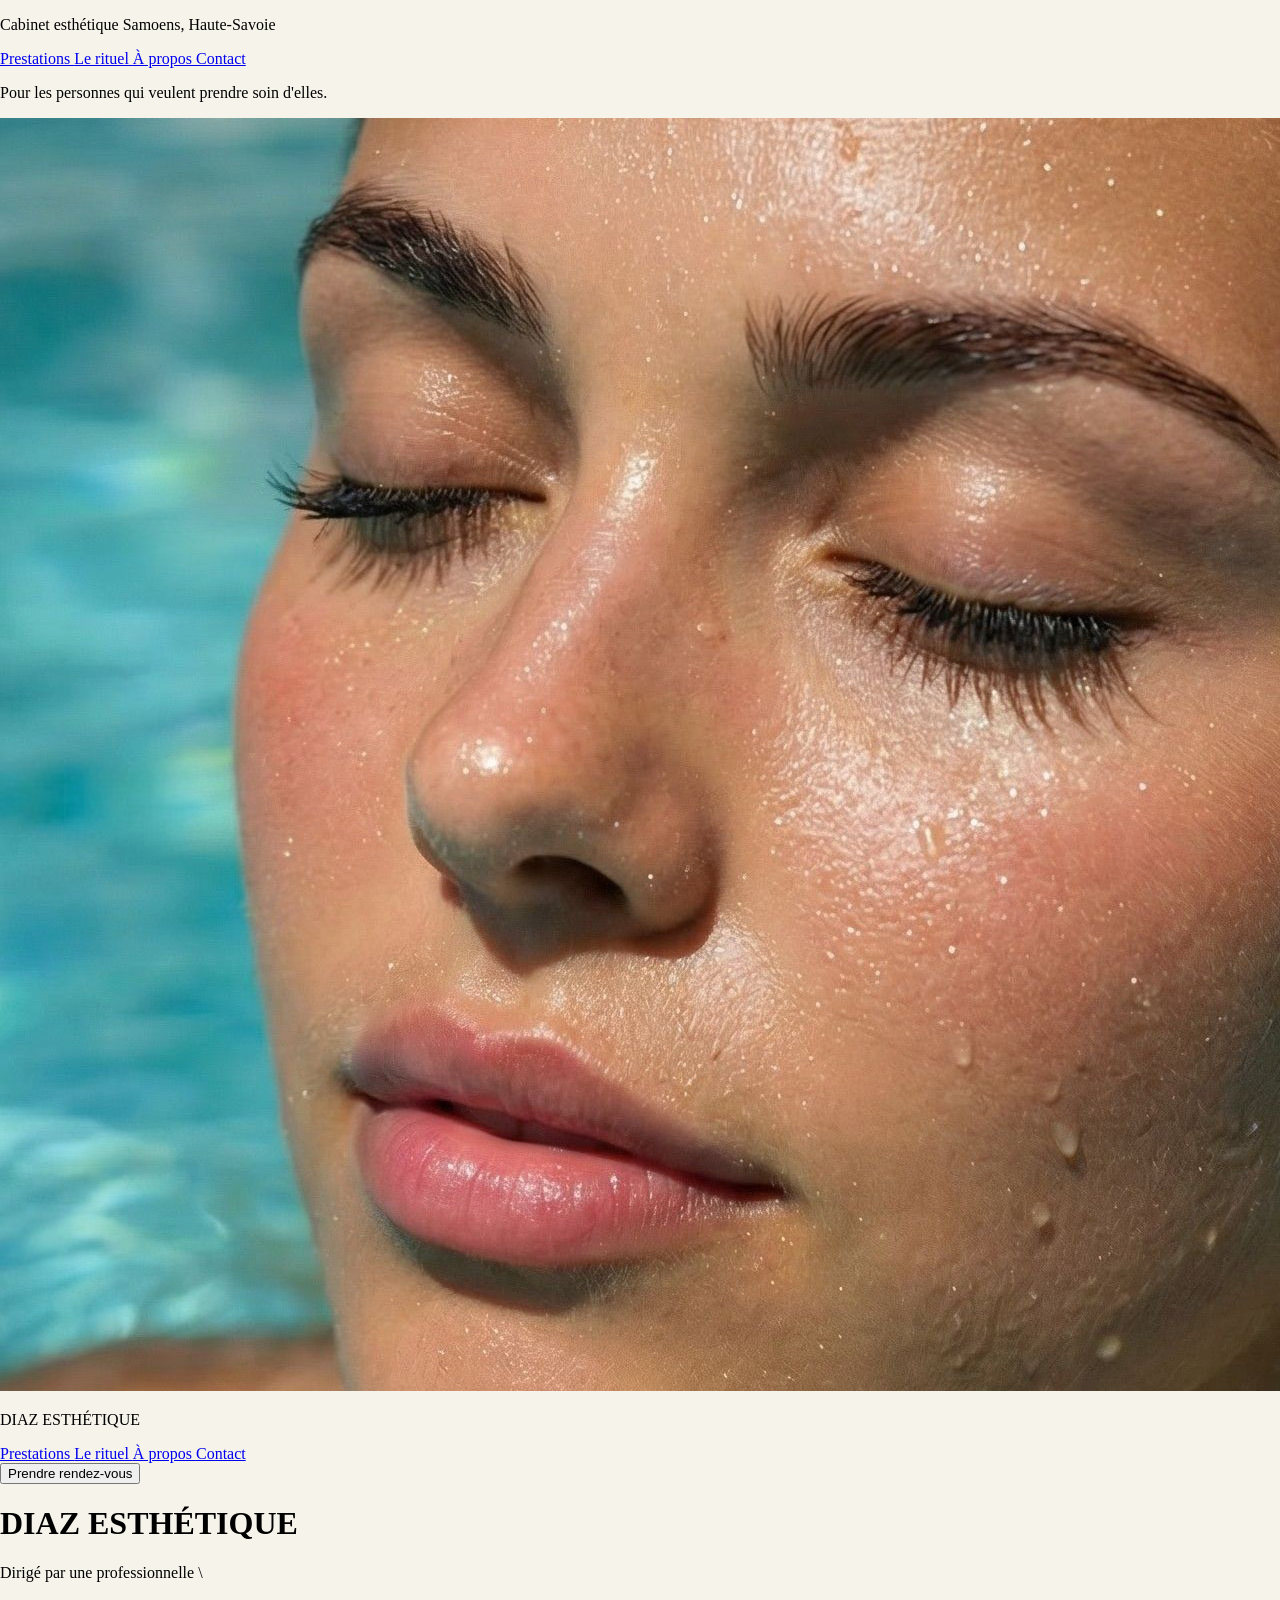
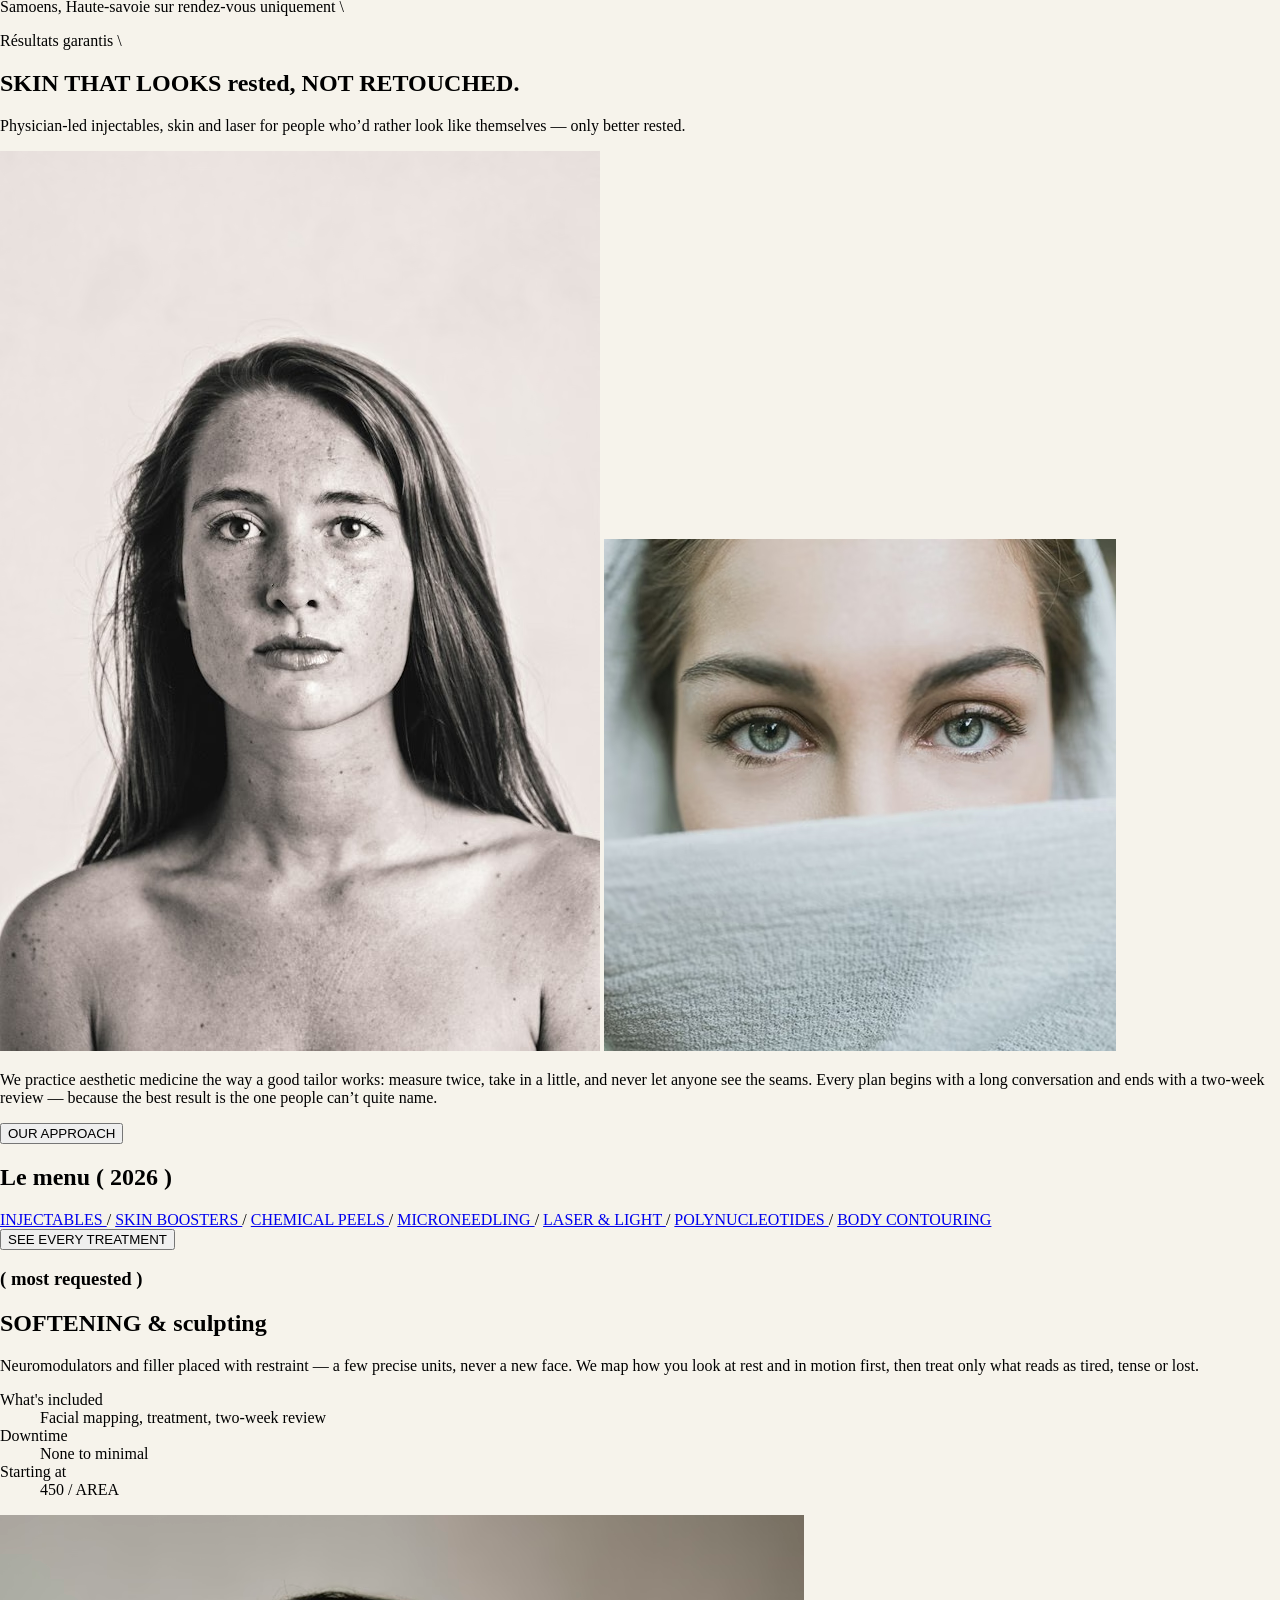
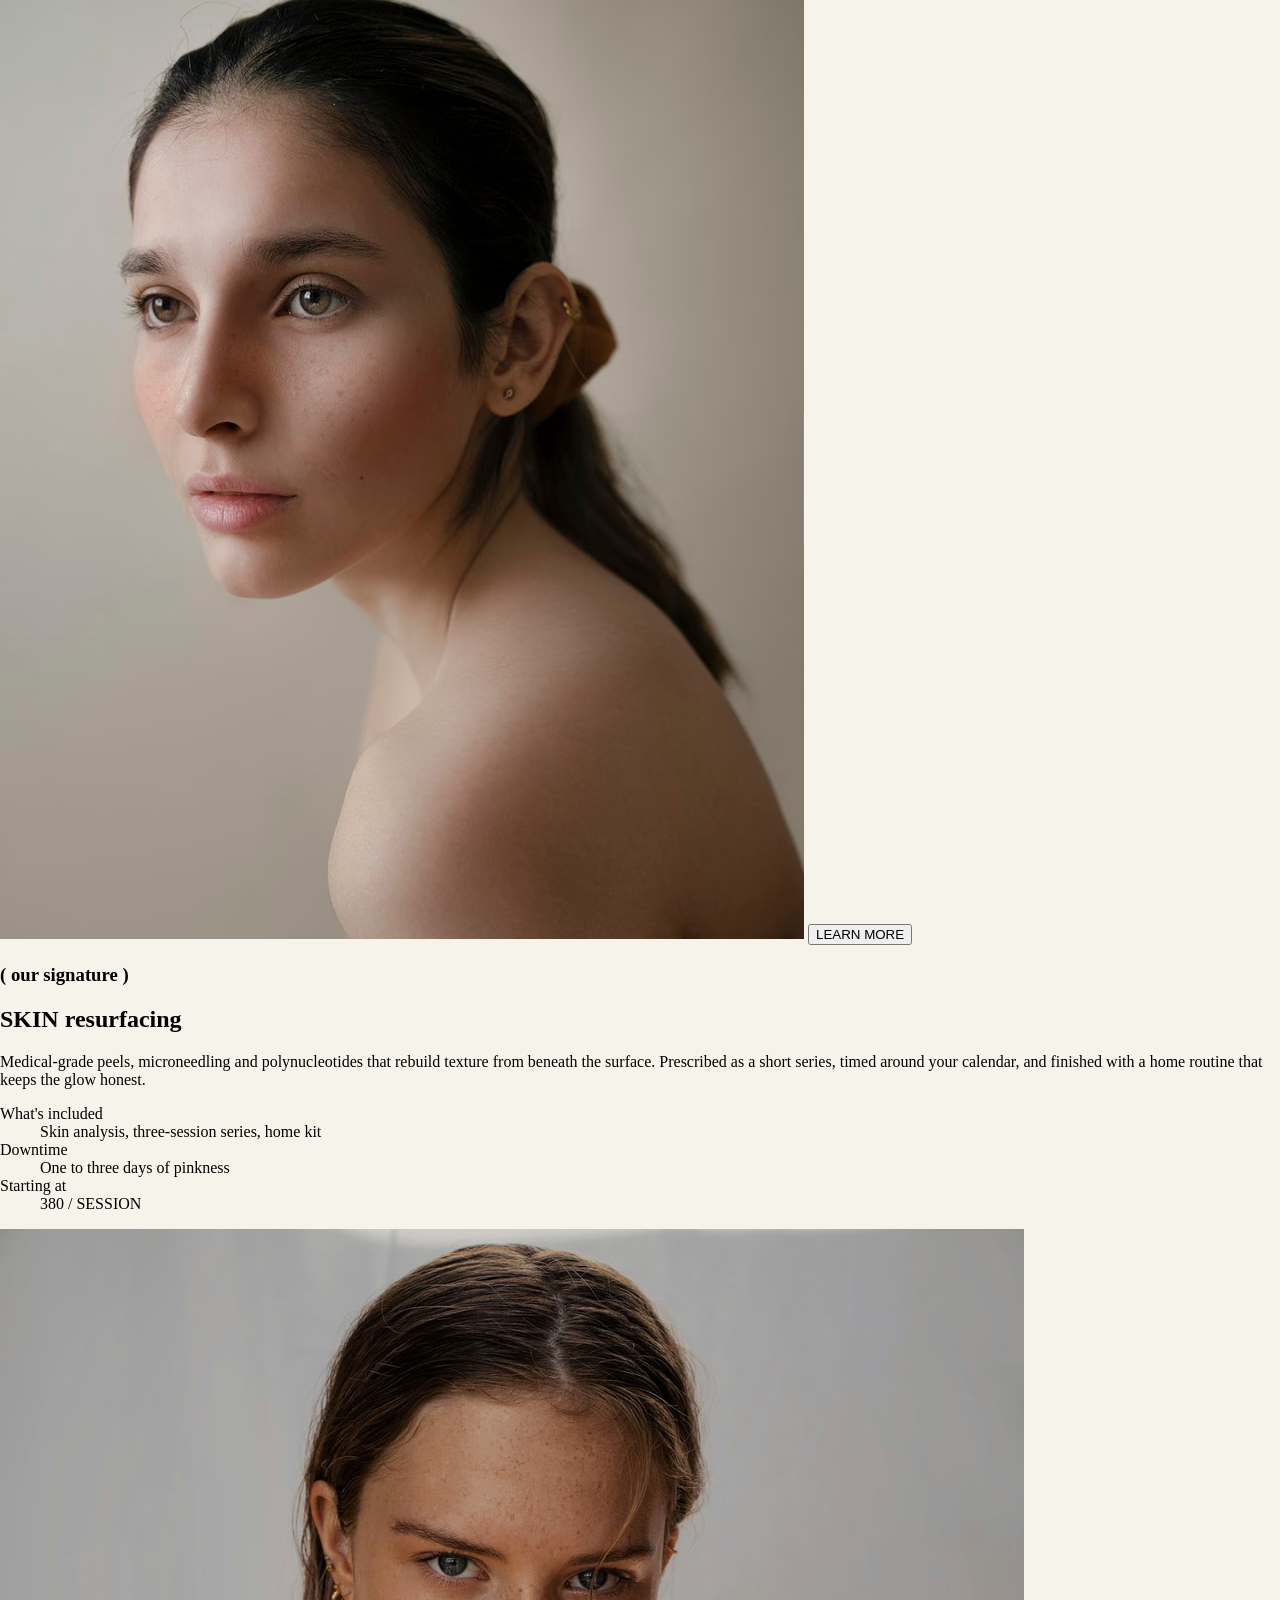
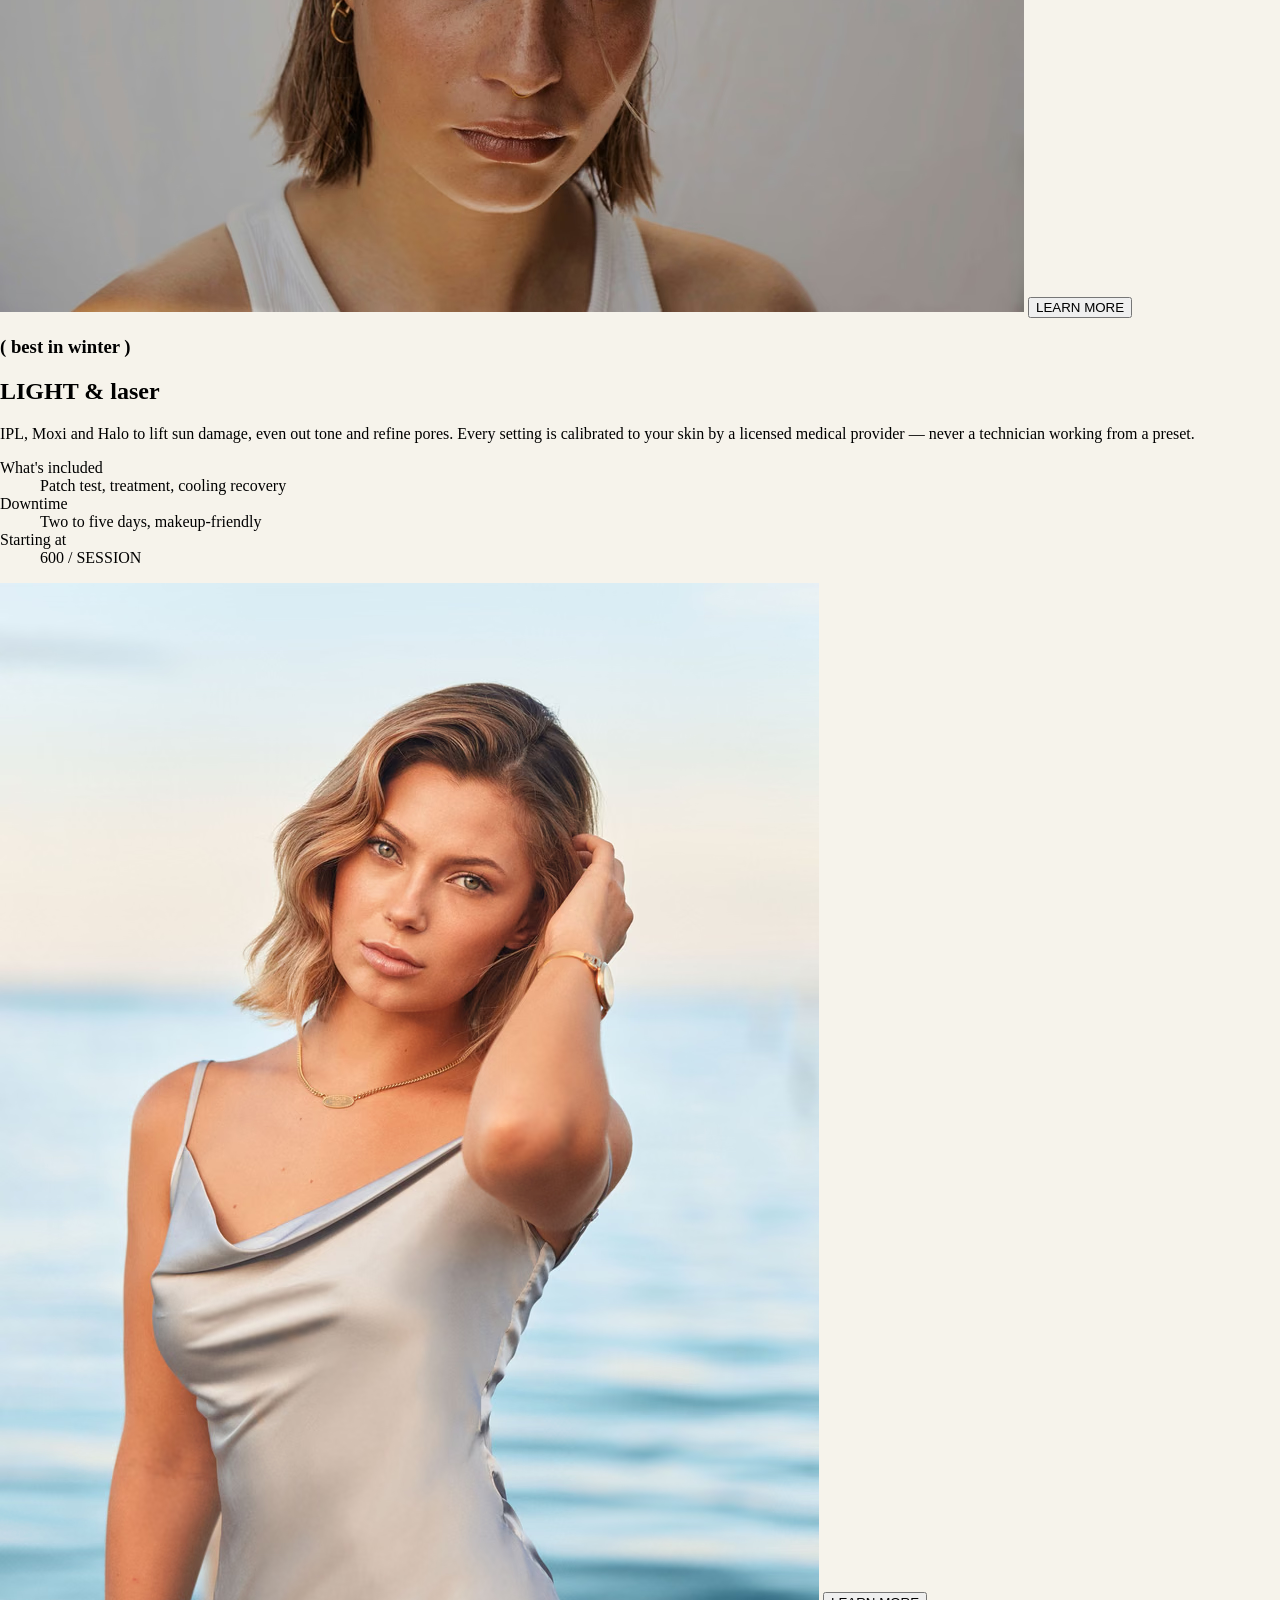
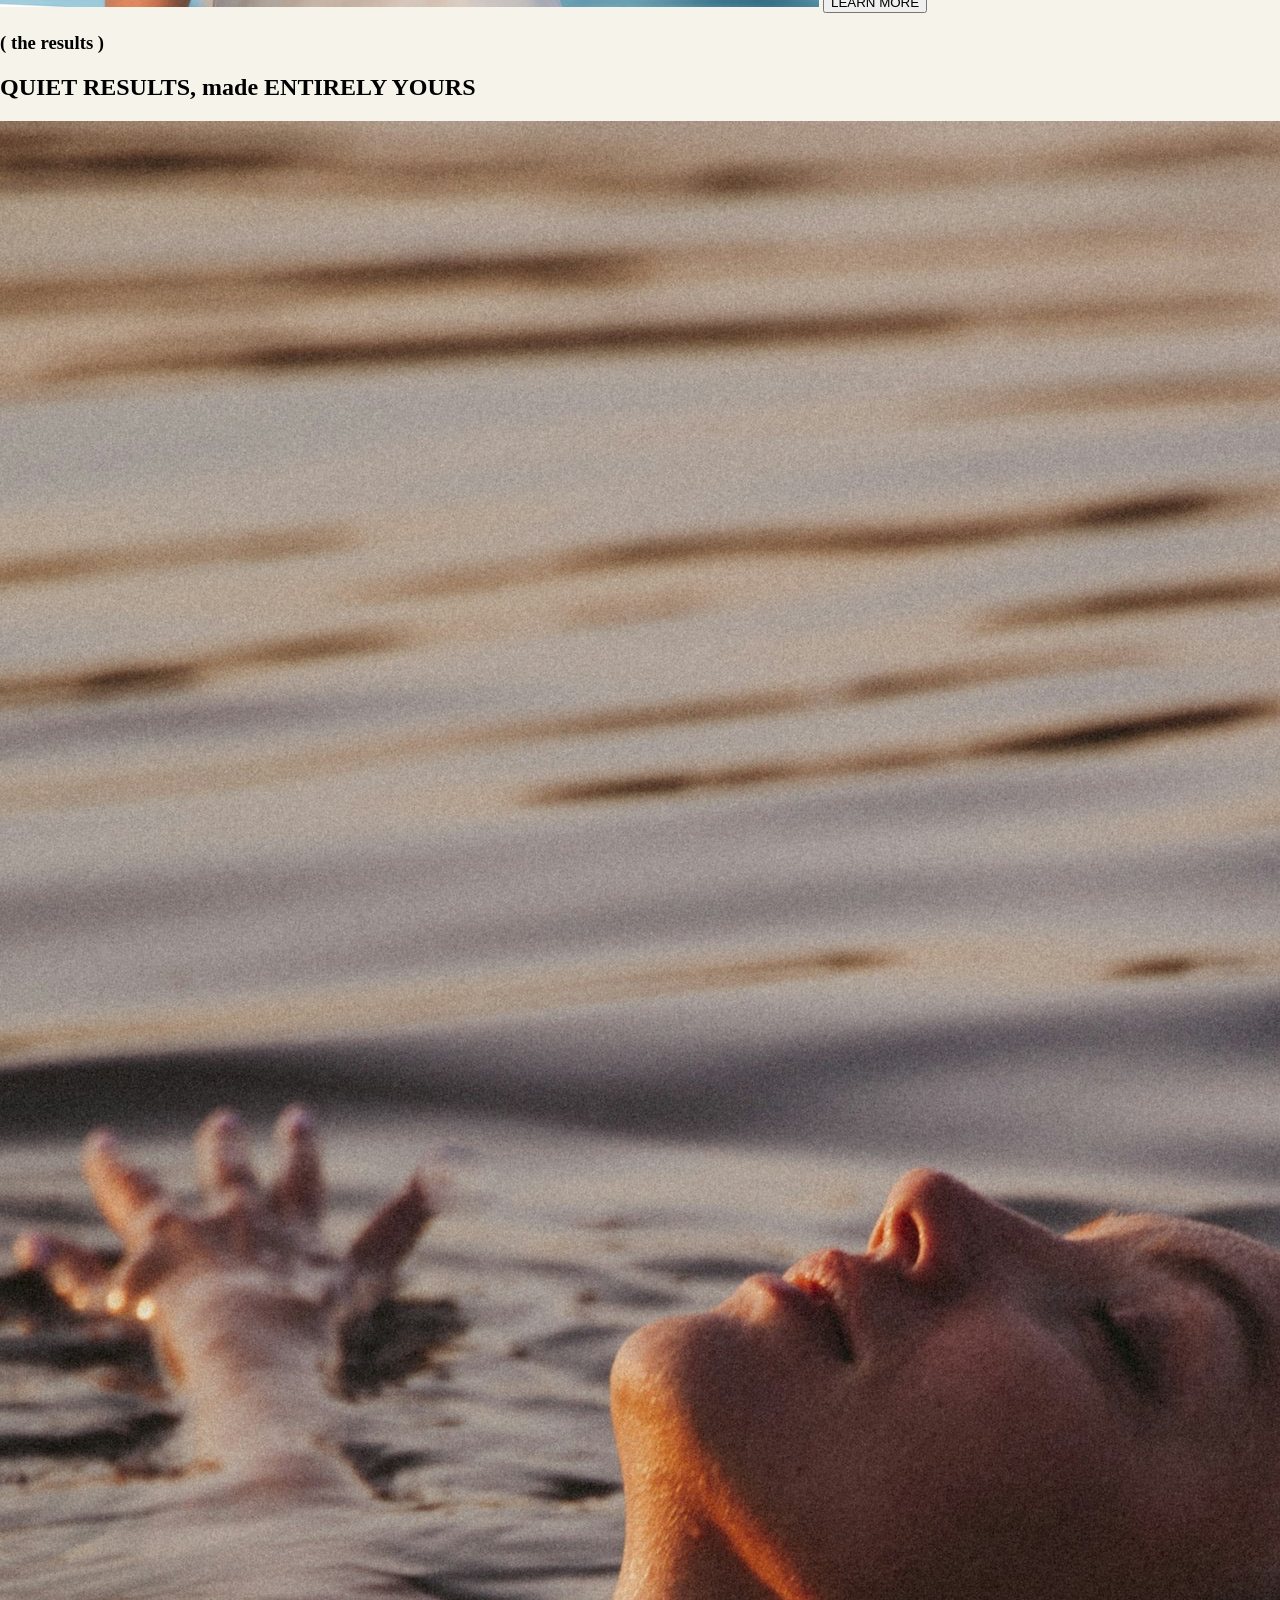
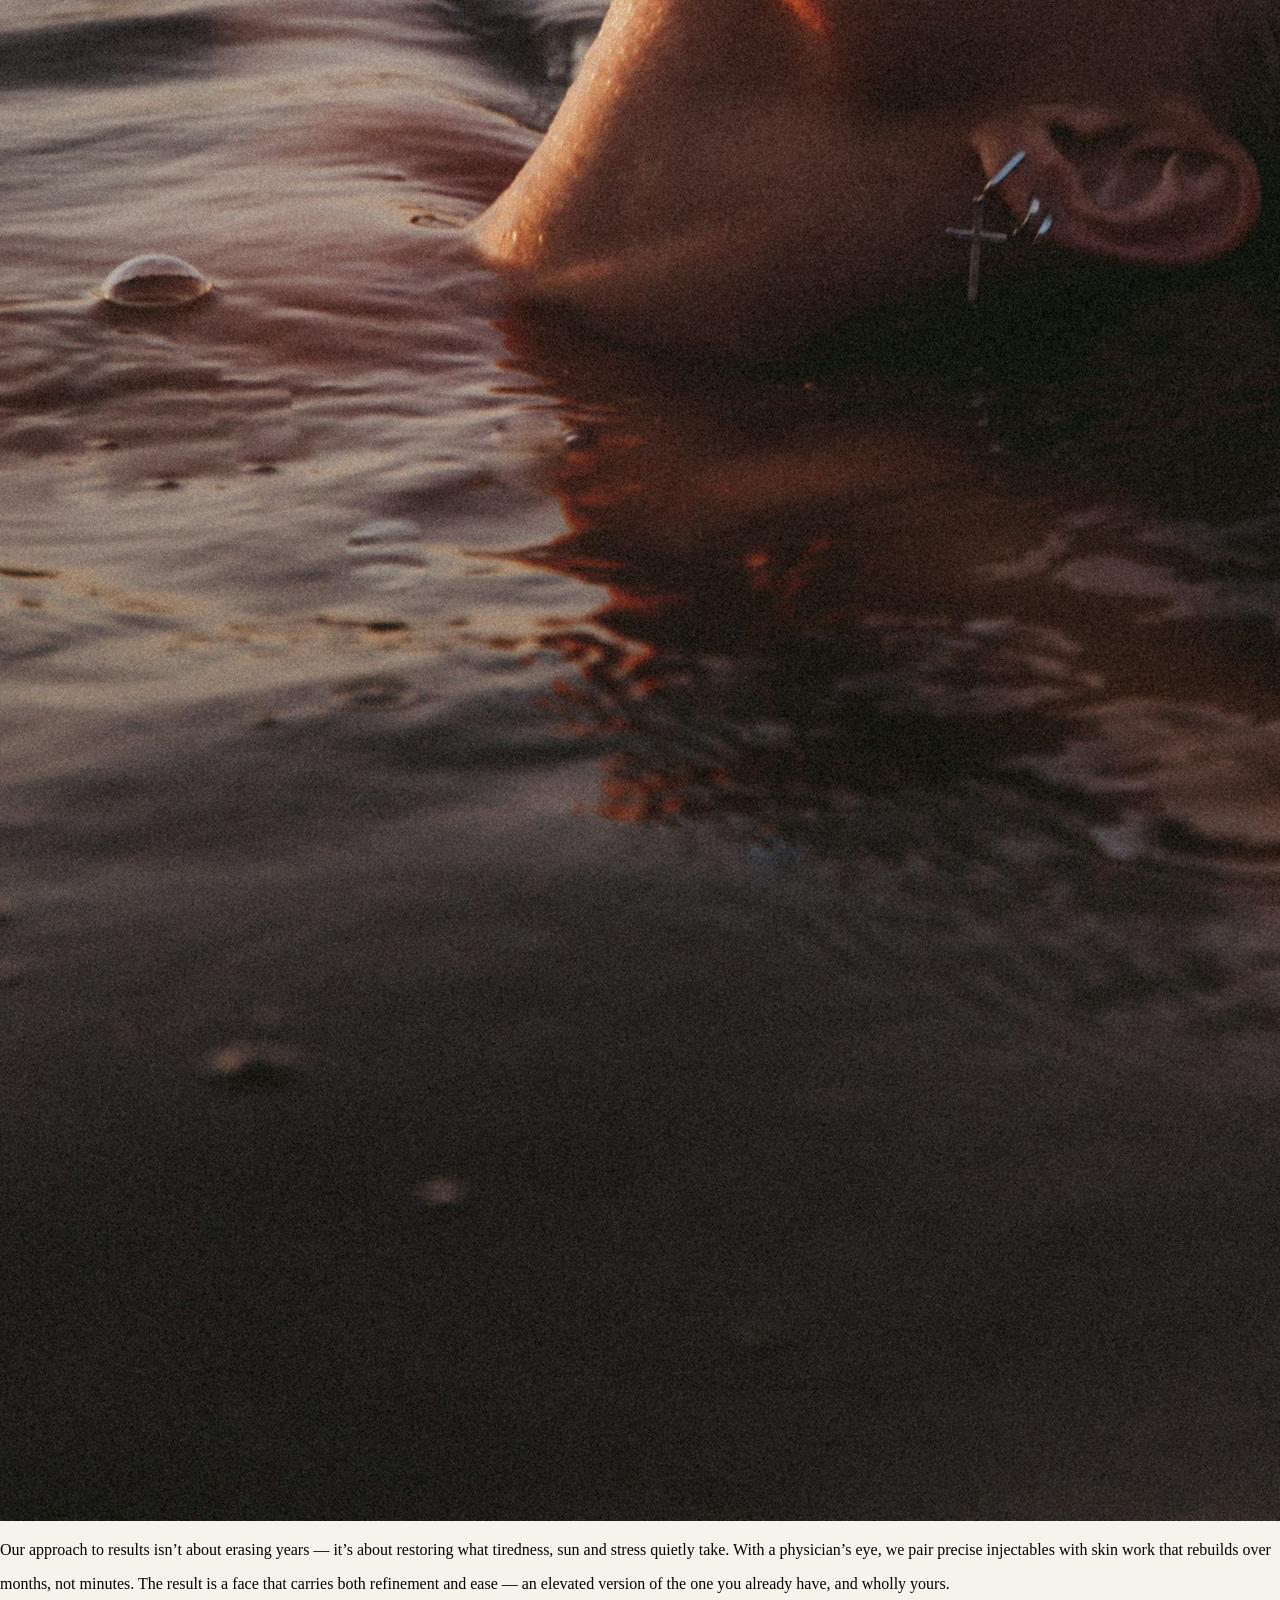
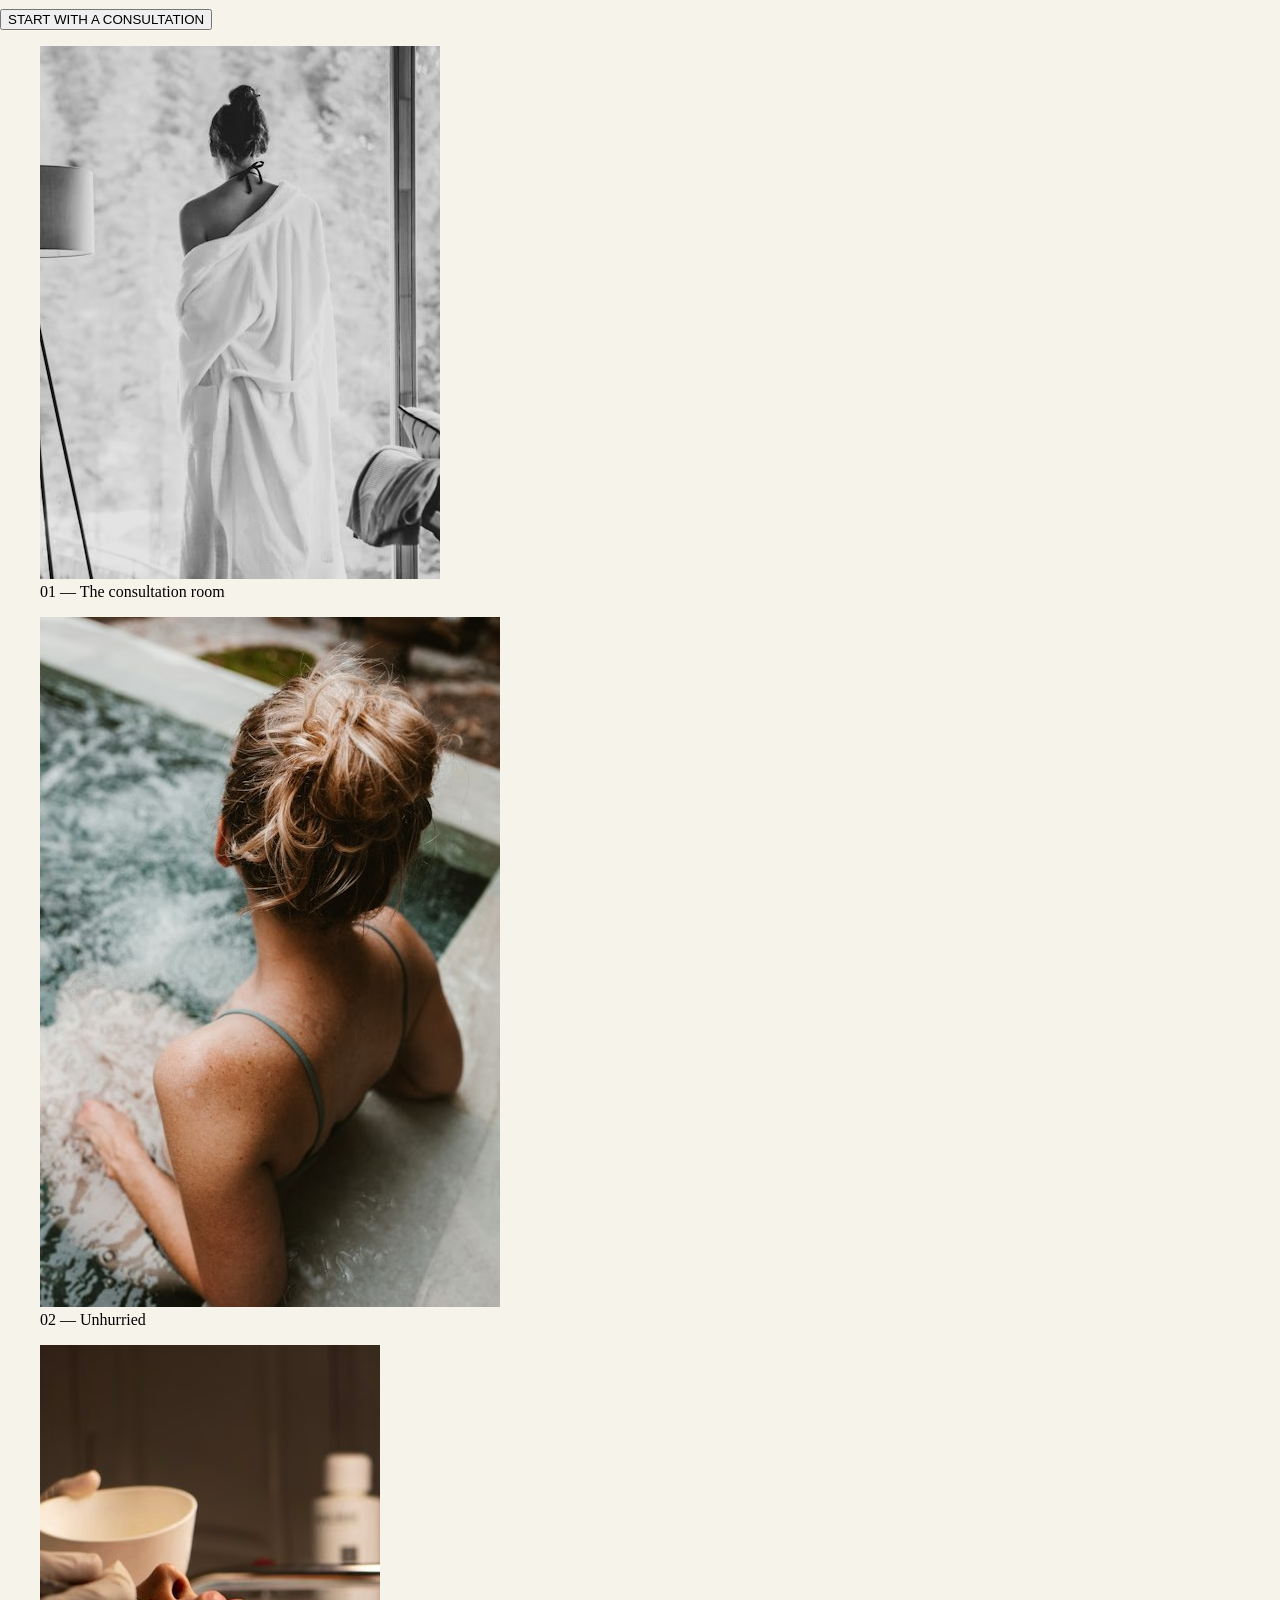
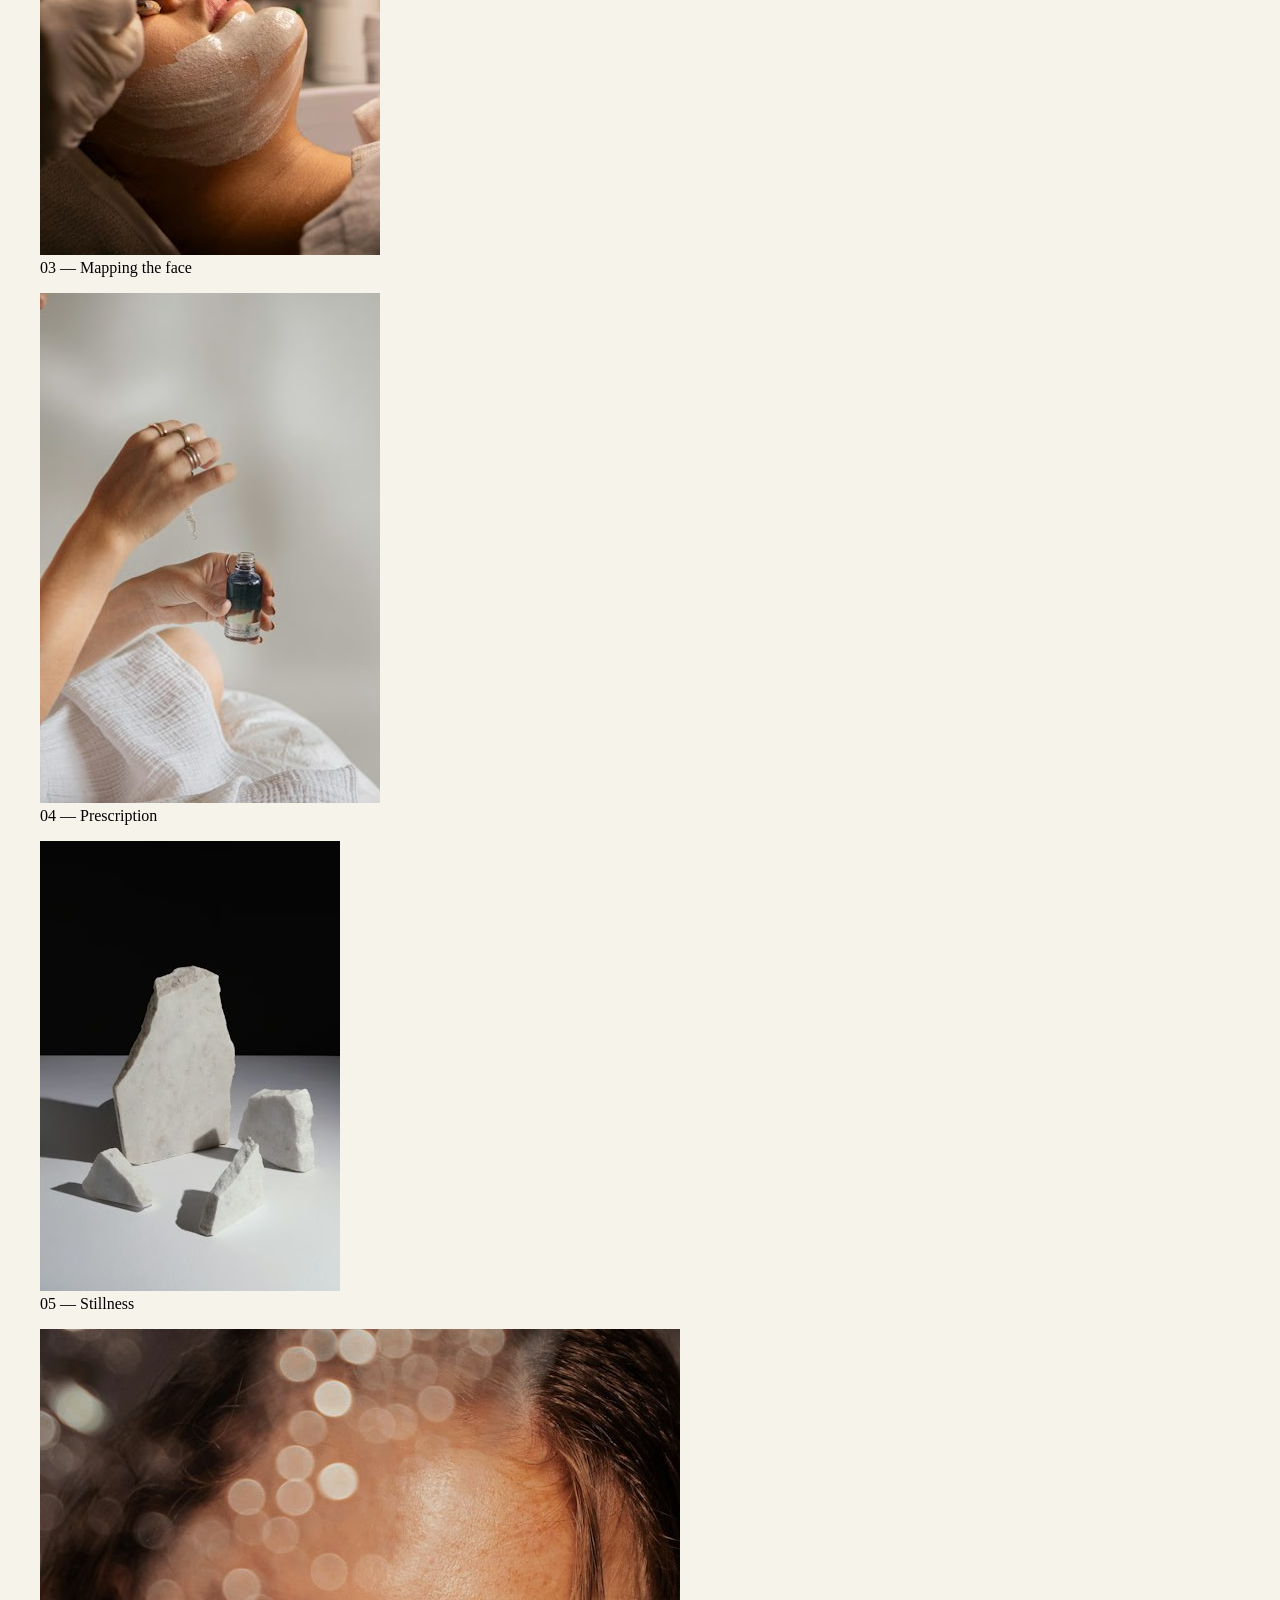
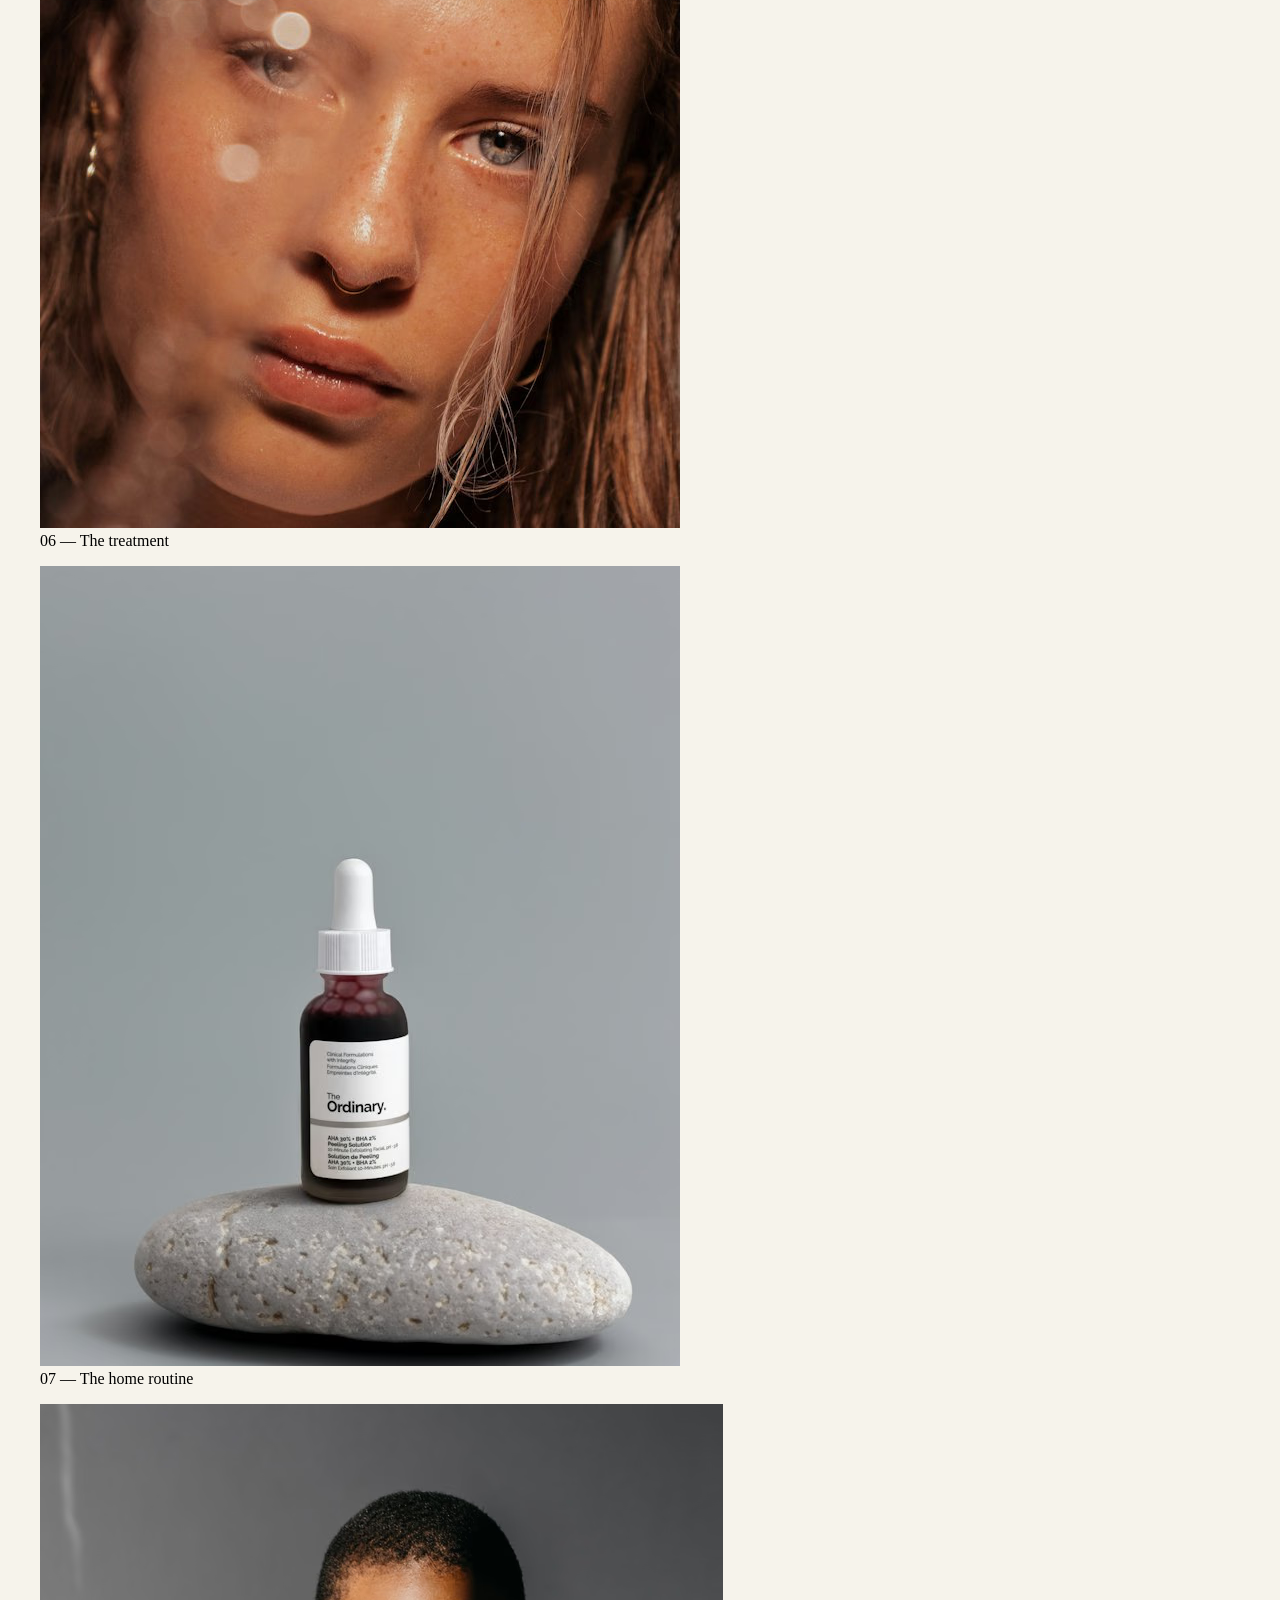
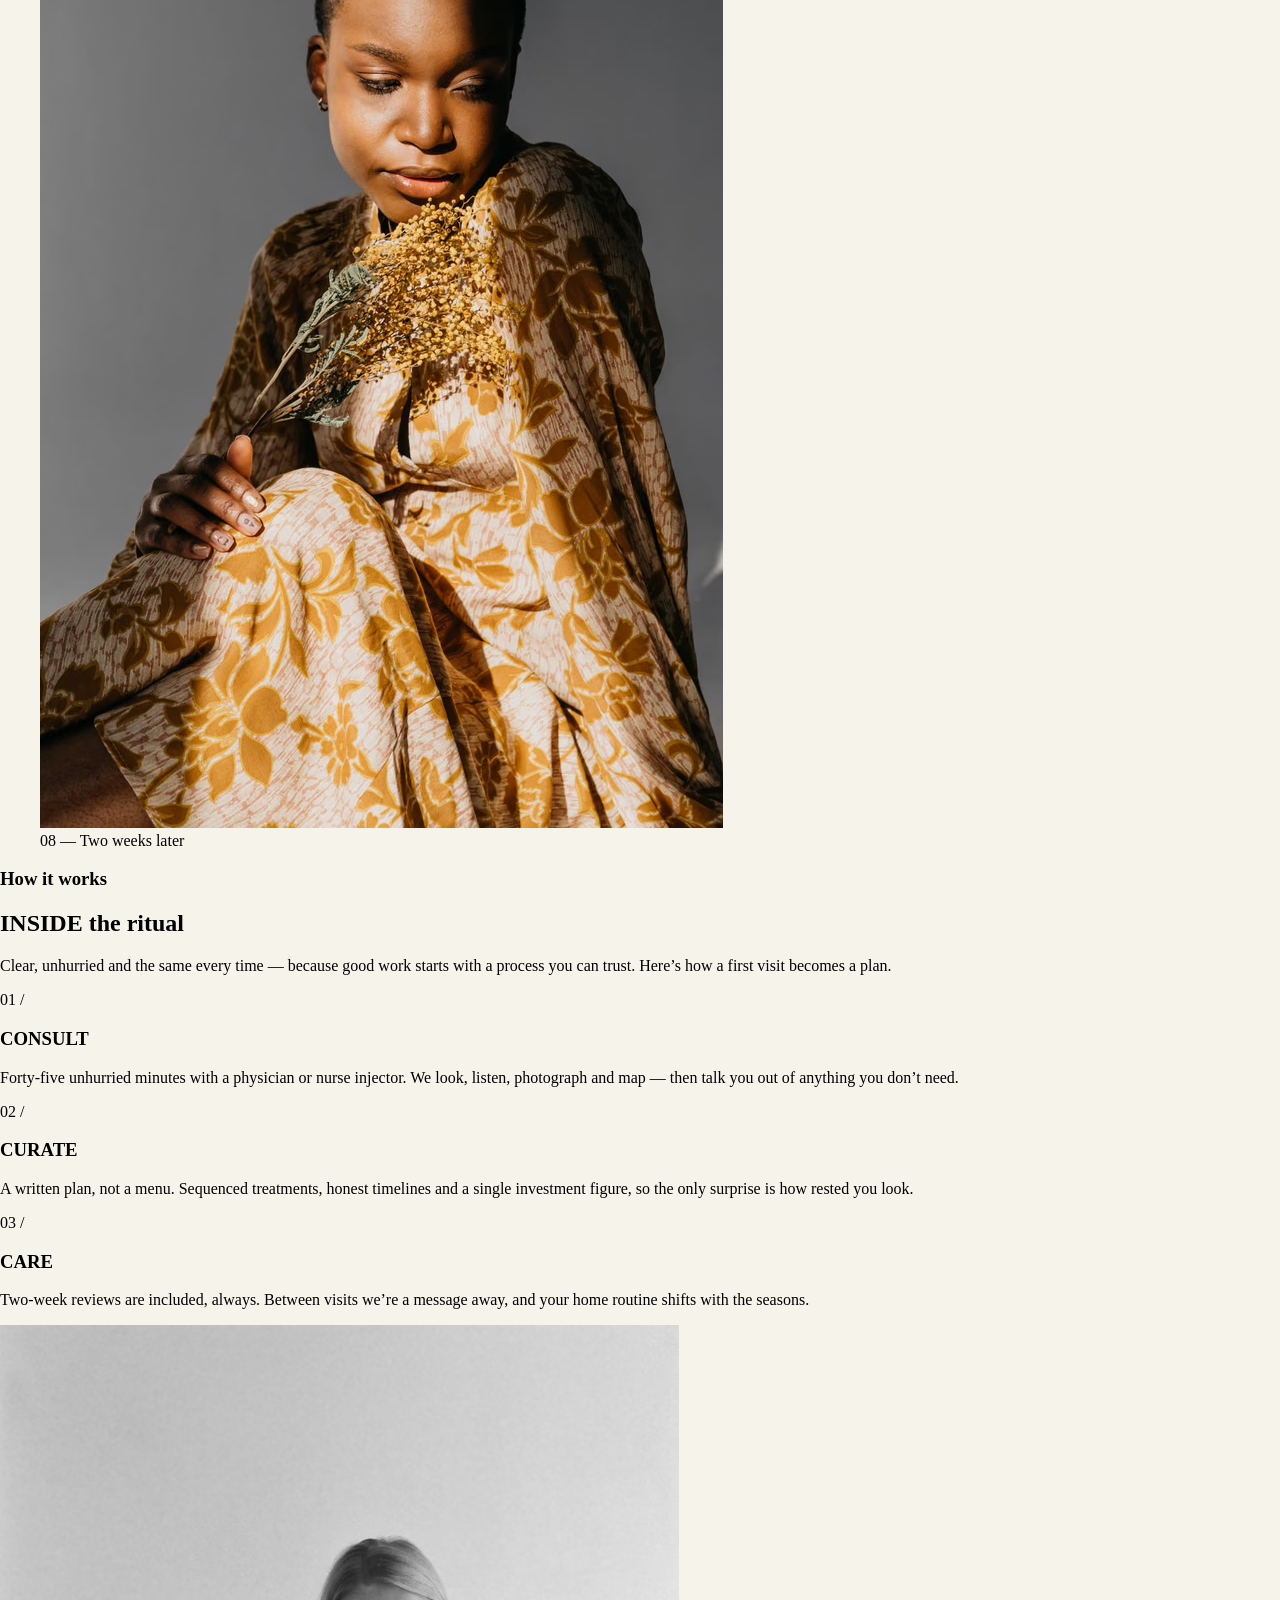
==== src/index.html @ 5385b5f3 "Création des dossiers/fichiers et début d'écriture du code." ====
<!DOCTYPE html>
<html lang="fr">
<head>
    <meta charset="UTF-8">
    <meta name="viewport" content="width=device-width, initial-scale=1.0">
    <link rel="stylesheet" href="/css/index.css"/>
    <title>Diaz esthétique</title>
</head>
<body>

    <section class="hero">
        <header class="header headerHero">
            <p>
                Cabinet esthétique
                Samoens, Haute-Savoie
            </p>
            <nav>
                <a href="#">
                    Prestations
                </a>
                <a href="#">
                    Le rituel
                </a>
                <a href="#">
                    À propos
                </a>
                <a href="#">
                    Contact
                </a>
            </nav>
            <p>
                Pour les personnes qui veulent prendre soin d'elles.
            </p>
        </header>

        <img class="heroImage" src="/img/Q1UPAdkRXU2Q9N0TSTFs0n6l1r8.avif" alt=""/>
    </section>

    <header class="header headerSticky">
        <p>
            DIAZ ESTHÉTIQUE
        </p>
        <nav>
            <a href="#">
                Prestations
            </a>
            <a href="#">
                Le rituel
            </a>
            <a href="#">
                À propos
            </a>
            <a href="#">
                Contact
            </a>
        </nav>
        <button class="buttonHeader">
            Prendre rendez-vous
        </button>
    </header>

    <main>
        <h1>
            DIAZ ESTHÉTIQUE
        </h1>
        <div class="headband">
            <p>
                Dirigé par une professionnelle 
                <span>
                    \
                </span>
            </p>
            <p>
                Samoens, Haute-savoie sur rendez-vous uniquement
                <span>
                    \
                </span>
            </p>
            <p>
                Résultats garantis
                <span>
                    \
                </span>
            </p>
        </div>
        <section class="aesthetic">
            <div class="title">
                <h2>
                    SKIN THAT LOOKS rested, NOT RETOUCHED.
                </h2>
                <p>
                    Physician-led injectables, skin and laser for people who’d rather look like themselves — only better rested.
                </p>
            </div>

            <div class="aestheticMedecine">
                <div class="imageAestheticMedecine">
                    <img src="/img/bDMzXYC2fx4vAR2slw09uLJ1igU.avif" alt=""/>
                    <img src="/img/jK0ECQOBYpKjmriXQ9GxPXZ4rk.avif" alt=""/>
                </div>
                <div class="textAestheticMedecine">
                    <p>
                        We practice aesthetic medicine the way a good tailor works: measure twice, take in a little, and never let anyone see the seams. Every plan begins with a long conversation and ends with a two-week review — because the best result is the one people can’t quite name.
                    </p>
                    <button>
                        OUR APPROACH
                    </button>
                </div>
            </div>
        </section>
        <section class="menu">
            <h2>
                Le menu ( 2026 )
            </h2>
            <div class="treatments">
                <a href="#">
                    INJECTABLES 
                </a>
                <span>
                    /
                </span>
                <a href="#">
                    SKIN BOOSTERS 
                </a>
                <span>
                    /
                </span>
                <a href="#">
                    CHEMICAL PEELS 
                </a>
                <span>
                    /
                </span>
                <a href="#">
                    MICRONEEDLING 
                </a>
                <span>
                    /
                </span>
                <a href="#">
                    LASER & LIGHT 
                </a>
                <span>
                    /
                </span>
                <a href="#">
                    POLYNUCLEOTIDES 
                </a>
                <span>
                    /
                </span>
                <a href="#">
                    BODY CONTOURING 
                </a>
            </div>
            <button>
                SEE EVERY TREATMENT
            </button>
        </section>
        <section class="softening">
            <div class="softeningContent">
                <h3>
                    ( most requested )
                </h3>
                <h2>
                    SOFTENING & sculpting
                </h2>
                <p>
                    Neuromodulators and filler placed with restraint — a few precise units, never a new face. We map how you look at rest and in motion first, then treat only what reads as tired, tense or lost.
                </p>
                <dl>
                    <div>
                        <dt>
                            What's included
                        </dt>
                        <dd>
                            Facial mapping, treatment, two-week review
                        </dd>
                    </div>
                    <div>
                        <dt>
                            Downtime
                        </dt>
                        <dd>
                            None to minimal
                        </dd>
                    </div>
                    <div>
                        <dt>
                            Starting at
                        </dt>
                        <dd>
                            450 / AREA
                        </dd>
                    </div>
                </dl>
            </div>
            <div class="softeningImg">
                <img src="/img/MyuVN9045Ro8B4JnaeJsUlLcOX4.avif" alt=""/>
                <button>
                    LEARN MORE
                </button>
            </div>
        </section>
        <section class="skin">
            <div class="skinContent">
                <h3>
                    ( our signature )
                </h3>
                <h2>
                    SKIN resurfacing
                </h2>
                <p>
                    Medical-grade peels, microneedling and polynucleotides that rebuild texture from beneath the surface. Prescribed as a short series, timed around your calendar, and finished with a home routine that keeps the glow honest.
                </p>
                <dl>
                    <div>
                        <dt>
                            What's included
                        </dt>
                        <dd>
                            Skin analysis, three-session series, home kit
                        </dd>
                    </div>
                    <div>
                        <dt>
                            Downtime
                        </dt>
                        <dd>
                            One to three days of pinkness
                        </dd>
                    </div>
                    <div>
                        <dt>
                            Starting at
                        </dt>
                        <dd>
                            380 / SESSION
                        </dd>
                    </div>
                </dl>
            </div>
            <div class="skinImg">
                <img src="/img/rtnSnWs2stLzMGhCqUrIywTjSS4.avif" alt=""/>
                <button>
                    LEARN MORE
                </button>
            </div>
        </section>
        <section class="light">
            <div class="lightContent">
                <h3>
                    ( best in winter )
                </h3>
                <h2>
                    LIGHT & laser
                </h2>
                <p>
                    IPL, Moxi and Halo to lift sun damage, even out tone and refine pores. Every setting is calibrated to your skin by a licensed medical provider — never a technician working from a preset.
                </p>
                <dl>
                    <div>
                        <dt>
                            What's included
                        </dt>
                        <dd>
                            Patch test, treatment, cooling recovery
                        </dd>
                    </div>
                    <div>
                        <dt>
                            Downtime
                        </dt>
                        <dd>
                            Two to five days, makeup-friendly
                        </dd>
                    </div>
                    <div>
                        <dt>
                            Starting at
                        </dt>
                        <dd>
                            600 / SESSION
                        </dd>
                    </div>
                </dl>
            </div>
            <div class="lightImg">
                <img src="/img/c3mIkBtNmiFIuVN7hJcro4ZpKzY.avif" alt=""/>
                <button>
                    LEARN MORE
                </button>
            </div>
        </section>
        <section class="results">
            <h3>
                ( the results )
            </h3>
            <div class="imgTitle">
                <h2>
                    QUIET RESULTS, made ENTIRELY YOURS
                </h2>
                <img src="/img/uY1fIkhMOIyBFGV5Z0Hzwf2OcXk.avif" alt=""/>
            </div>
            <div class="resultsContent">
                <div class="resultsText">
                    <p>
                        Our approach to results isn’t about erasing years — it’s about restoring what tiredness, sun and stress quietly take. With a physician’s eye, we pair precise injectables with skin work that rebuilds over
                    </p>
                    <p>
                        months, not minutes. The result is a face that carries both refinement and ease — an elevated version of the one you already have, and wholly yours.
                    </p>
                </div>
                <button>
                    START WITH A CONSULTATION
                </button>
            </div>
        </section>
        <section class="ritual">
            <div class="ritualImages">
                <figure class="image imageOne">
                    <img src="/img/EOMvAdeLOYfxhZVxJ2zrgQqOQ.avif" alt="">
                    <figcaption>
                        01 — The consultation room
                    </figcaption>
                </figure>
                <figure class="image imageTwo">
                    <img src="/img/rop4pQ5mOe9PWsOLHZWGtnRDE.avif" alt="">
                    <figcaption>
                        02 — Unhurried
                    </figcaption>
                </figure>
                <figure class="image imageThree">
                    <img src="/img/cmiTnxNWBztl8vfzCkIwiBx8KRE.avif" alt="">
                    <figcaption>
                        03 — Mapping the face
                    </figcaption>
                </figure>
                <figure class="image imageFour">
                    <img src="/img/H5Akz46KePtWzWSBTmehbiZsD6Q.avif" alt="">
                    <figcaption>
                        04 — Prescription
                    </figcaption>
                </figure>
                <figure class="image imageFive">
                    <img src="/img/GwaaGp4LIOEb47UkoM5GVIEj2s.avif" alt="">
                    <figcaption>
                        05 — Stillness
                    </figcaption>
                </figure>
                <figure class="image imageSix">
                    <img src="/img/ArAPlBktH1WLYct9c0jAUVP6VE.avif" alt="">
                    <figcaption>
                        06 — The treatment
                    </figcaption>
                </figure>
                <figure class="image imageSeven">
                    <img src="/img/BHOXXzNQPnNKcPxa4o6sJKTfuXQ.avif" alt="">
                    <figcaption>
                        07 — The home routine
                    </figcaption>
                </figure>
                <figure class="image imageEight">
                    <img src="/img/gJXxnpDOJFx9lZZy6sWetULLk.avif" alt="">
                    <figcaption>
                        08 — Two weeks later
                    </figcaption>
                </figure>
            </div>
            <div class="ritualContent">
                <h3>
                    How it works
                </h3>
                <h2>
                    INSIDE the ritual
                </h2>
                <p>
                    Clear, unhurried and the same every time — because good work starts with a process you can trust. Here’s how a first visit becomes a plan.
                </p>
            </div>
        </section>
        <section class="steps">
            <div class="stepOne">
                <span>
                    01 /
                </span>
                <h3>
                    CONSULT
                </h3>
                <p>
                    Forty-five unhurried minutes with a physician or nurse injector. We look, listen, photograph and map — then talk you out of anything you don’t need.
                </p>
            </div>
            <div class="stepTwo">
                <span>
                    02 /
                </span>
                <h3>
                    CURATE
                </h3>
                <p>
                    A written plan, not a menu. Sequenced treatments, honest timelines and a single investment figure, so the only surprise is how rested you look.
                </p>
            </div>
            <div class="stepThree">
                <span>
                    03 /
                </span>
                <h3>
                    CARE
                </h3>
                <p>
                    Two-week reviews are included, always. Between visits we’re a message away, and your home routine shifts with the seasons.
                </p>
            </div>
        </section>
        <section class="opinion">
            <div class="opinionImg">
                <img src="/img/9VxqcxhQEVNhxzSrM25k9WUuw.avif" alt=""/>
            </div>
            <div class="opinion content">
                <span>
                    “
                </span>
                <h2>
                    I look like I finally slept for a year. Nobody can tell what I had done — they just ask where I’ve been.
                </h2>
                <p>
                    I’d been frozen into a permanently surprised expression somewhere else and was nervous to try again. Maison Halden started with one area and a two-week check-in. Eight months on, my skin is calmer than it’s been since my twenties — and my face still moves like mine.
                </p>
                <span>
                    — Claire M., client since 2024
                </span>
            </div>
        </section>
        <section class="about">
            <div class="aboutContent">
                <p>
                    I’m Dr. Noor Halden, MD
                </p>
                <h2>
                    MEDICINE, with a LIGHT HAND.
                </h2>
                <p>
                    After a decade in reconstructive dermatology, I opened Maison Halden for the patients who kept asking the same question: can you make me look well without making me look done? Every plan here is physician-led, every injector is a nurse or doctor, and every result is meant to be noticed — just never named.
                </p>
                <span>
                    — Léa
                </span>
                <button>
                    BOOK WITH DR. HALDEN
                </button>
            </div>
            <div class="aboutImg">
                <img src="/img/TrqAEG0VbcRilqEB5Cfan3j3WQ.avif" alt=""/>
                <img src="/img/p0uh6bXVJ6rNhpoADAW2Qdz4NMI.avif" alt="">
            </div>
        </section>
        <section class="guides">
            <div class="guidesImg">
                <img src="/img/JYTGjOqozbuAxRzRC8oY3XZfQc8.avif" alt=""/>
            </div>
            
        </section>











    </main>
    
    <script src="/javascript/script.js"></script>
</body>
</html>
---- css/index.css ----
:root {
    --Cream : #F6F3EB;
    --Bone : #ECE7DC;
    --Espresso : #231A16;
    --Espresso-soft : #6E645E;
}


body {
    padding: 0;
    margin: 0;
    width: 100%;
    background-color: var(--Cream);
}
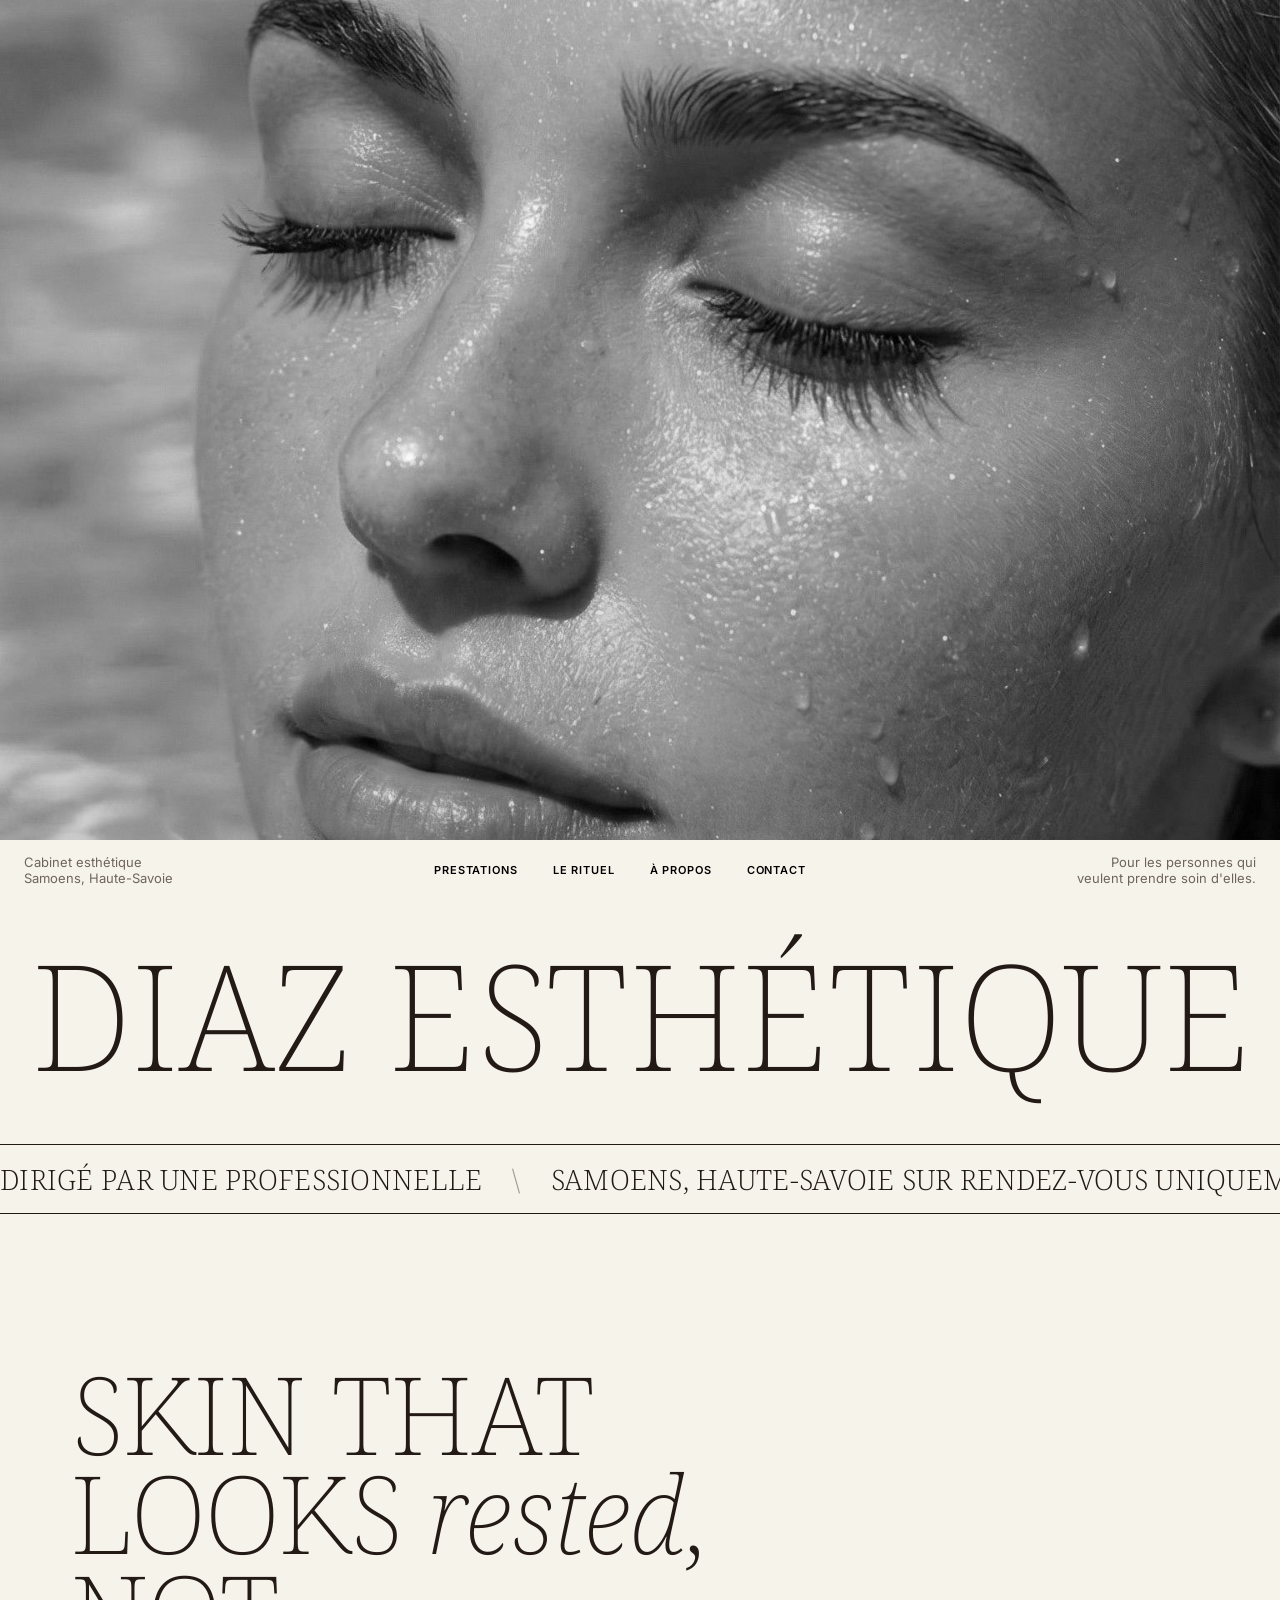
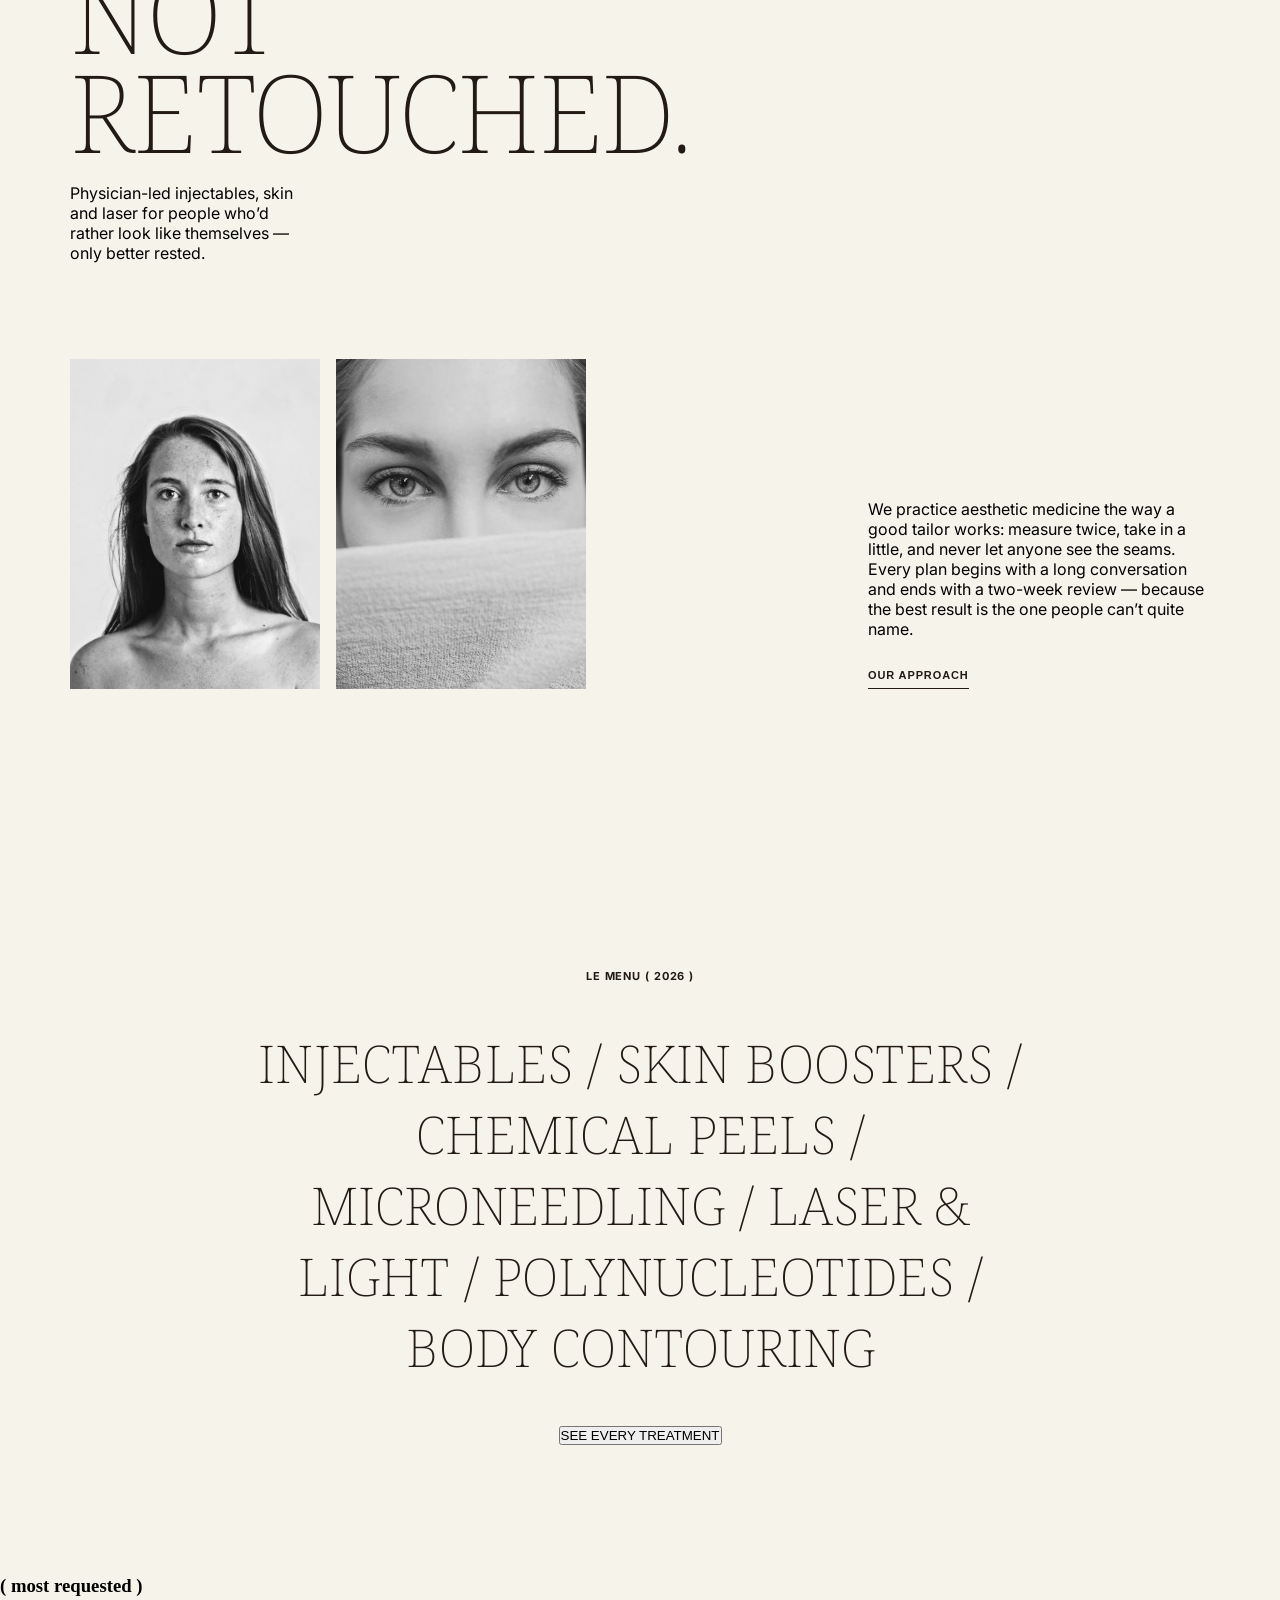
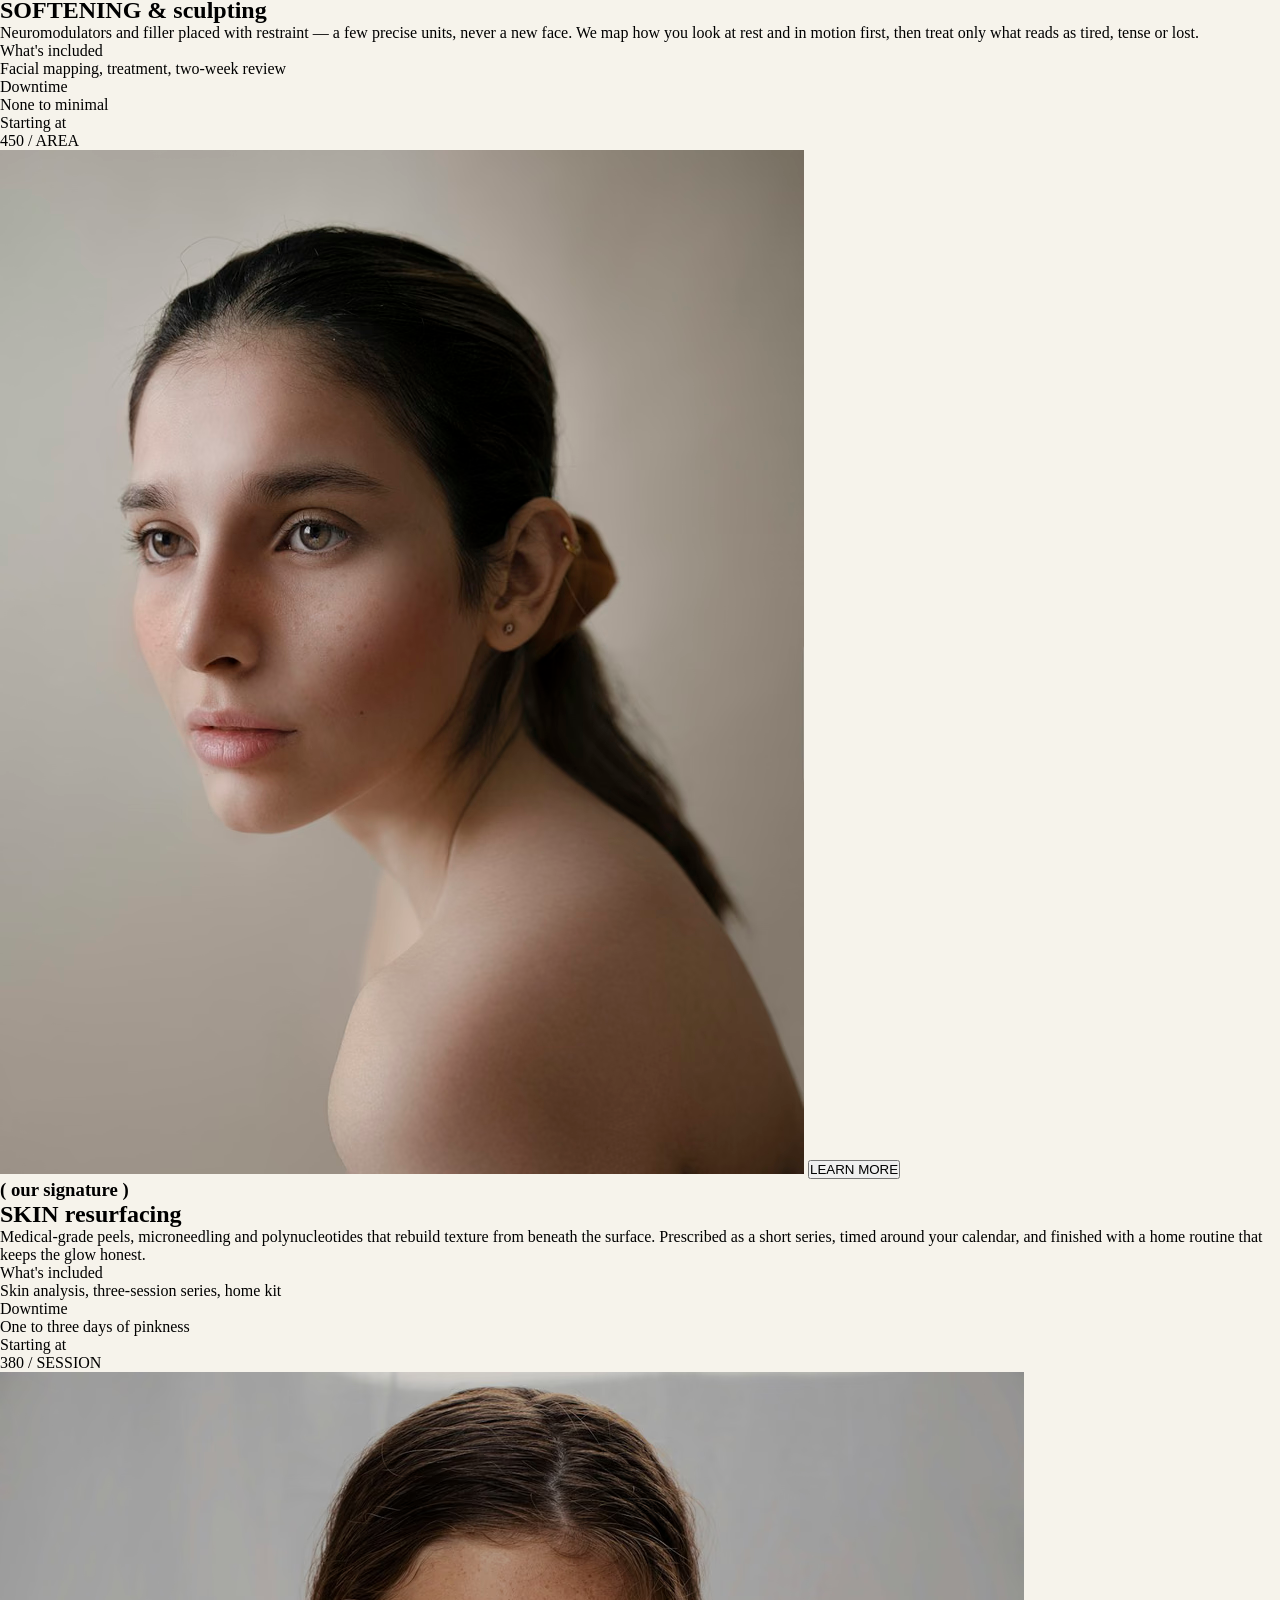
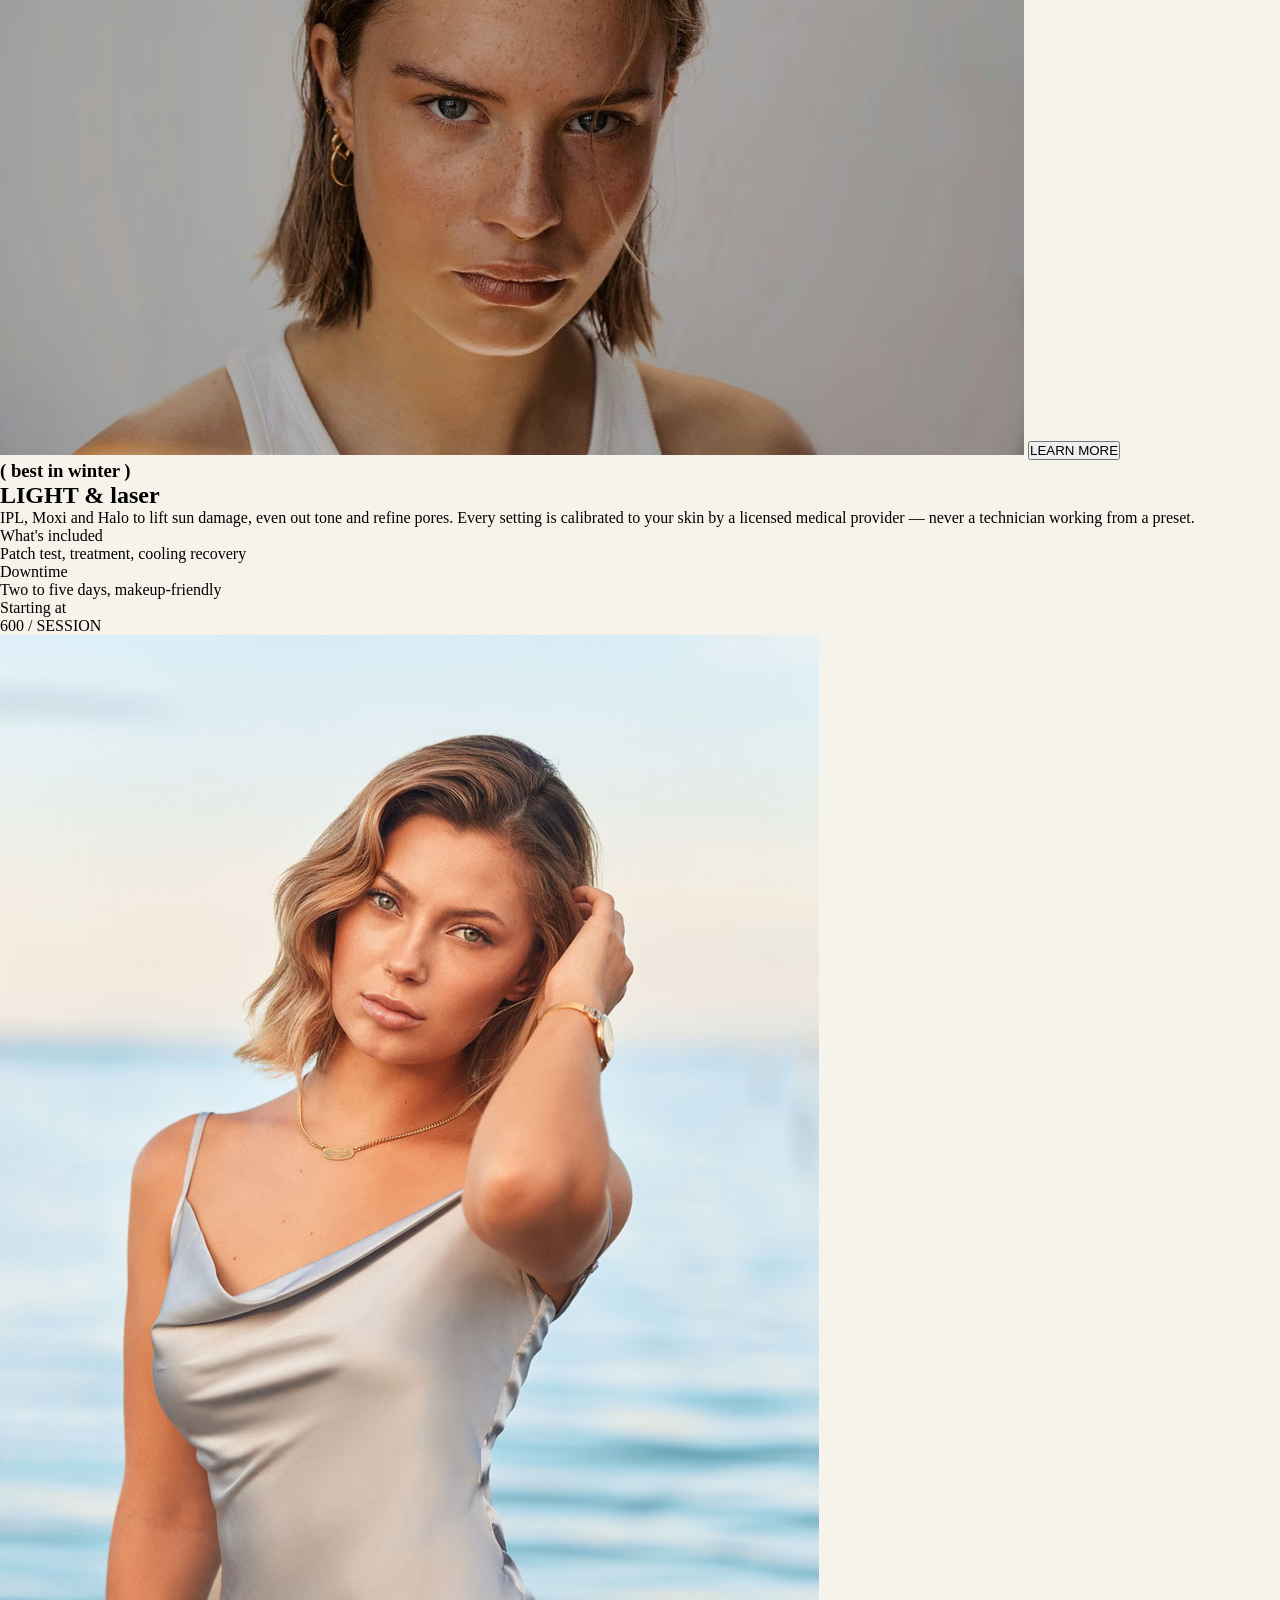
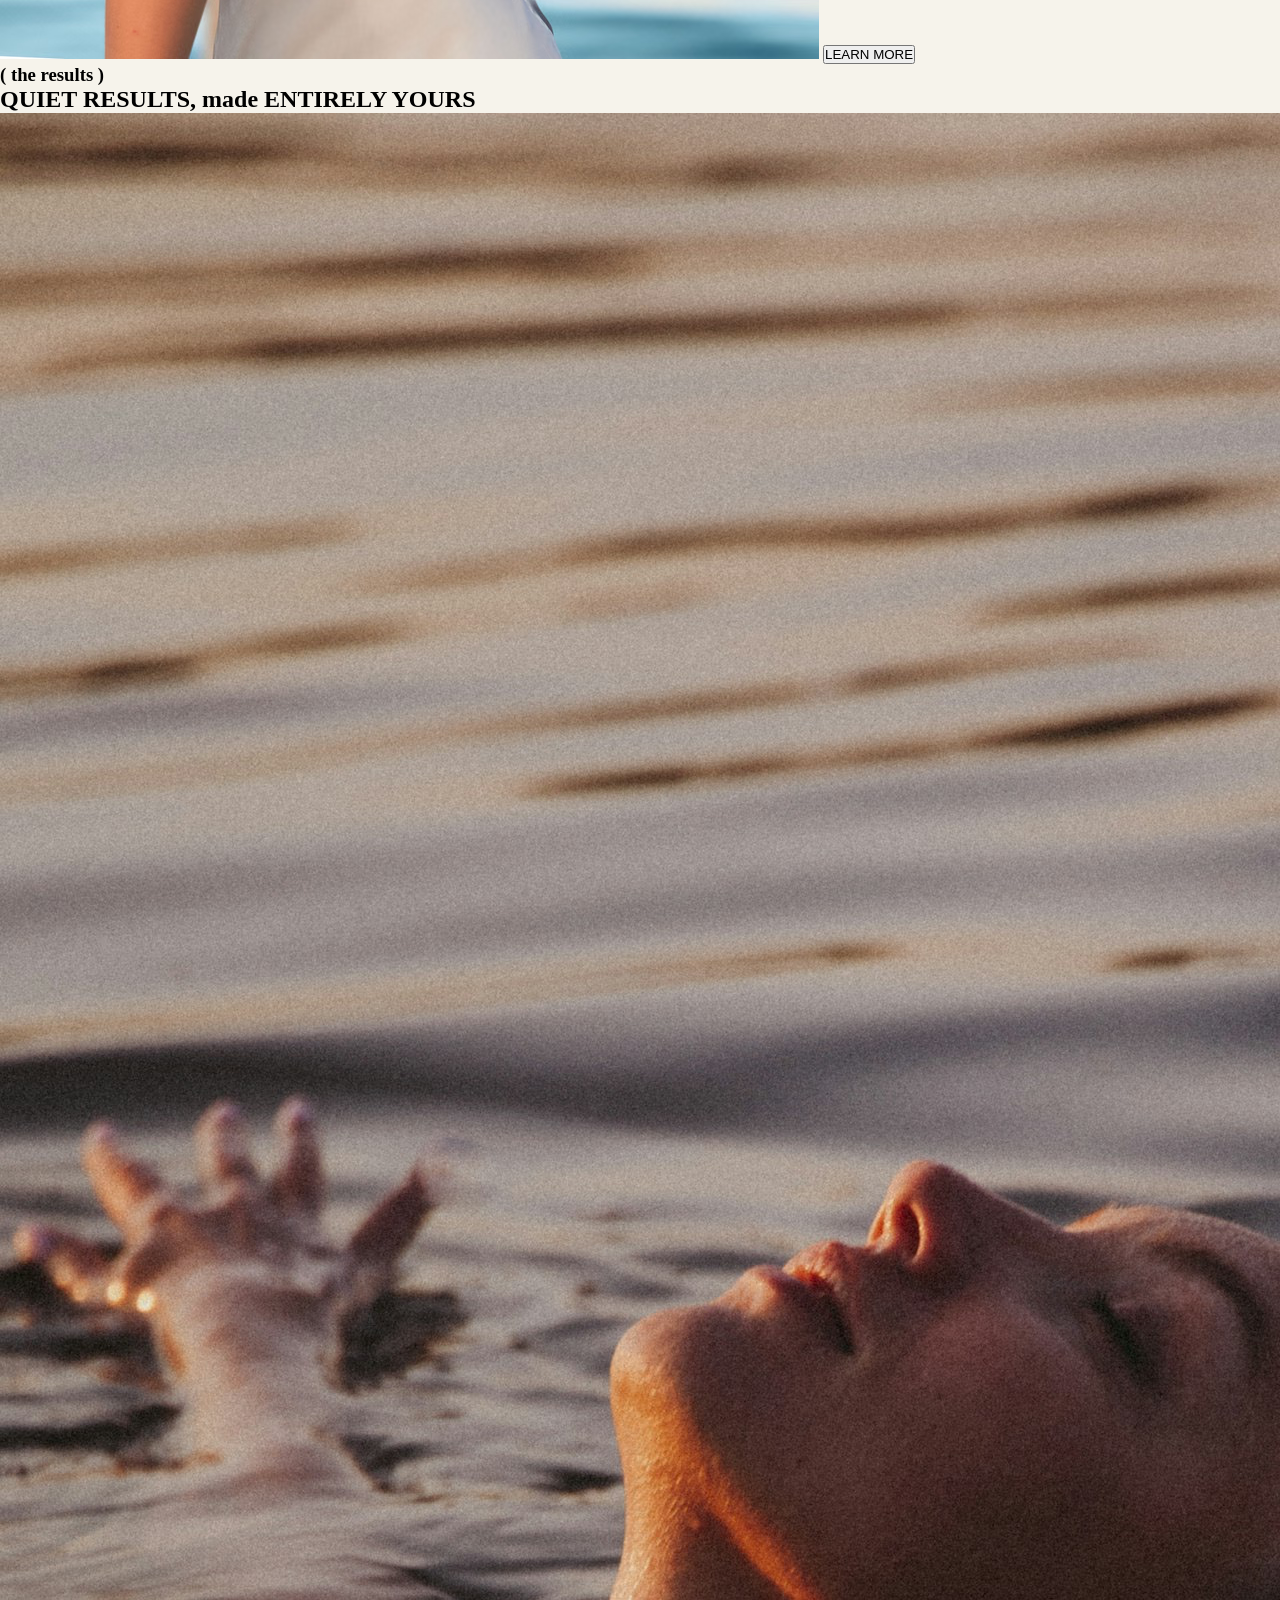
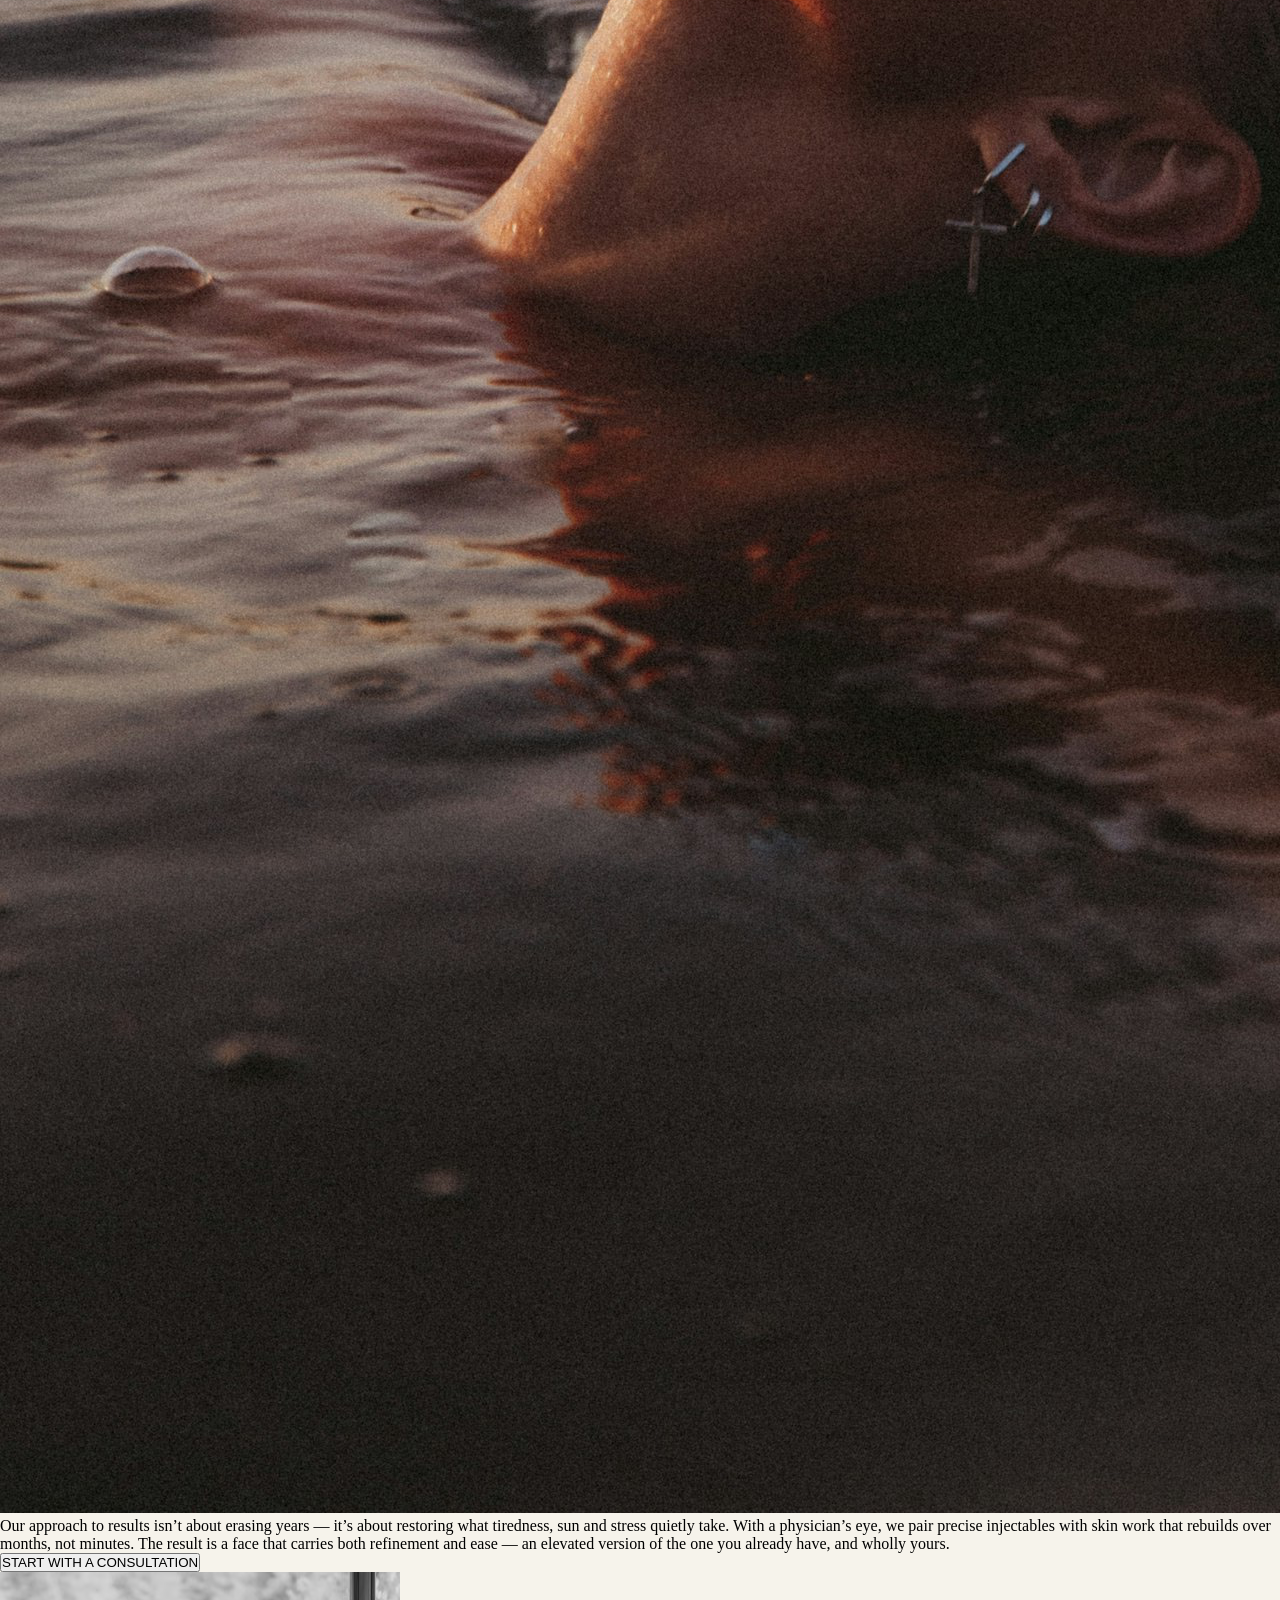
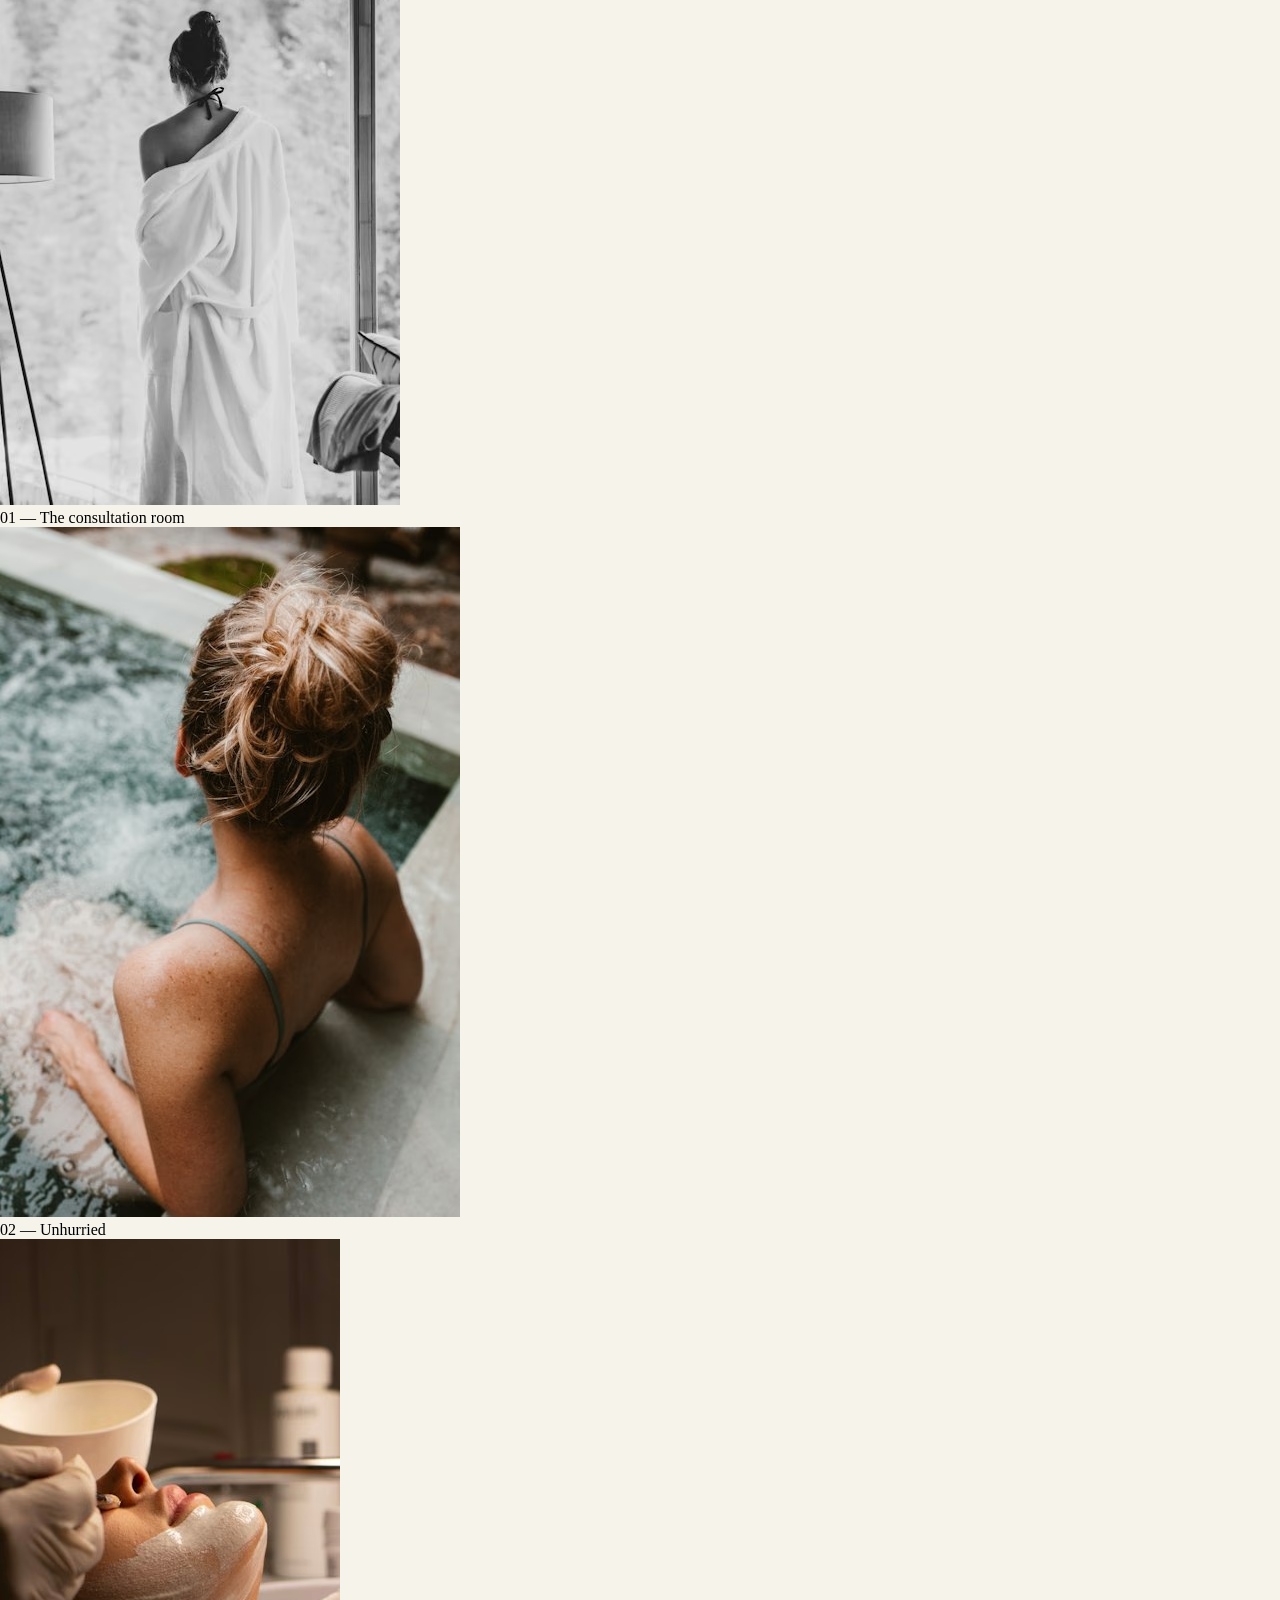
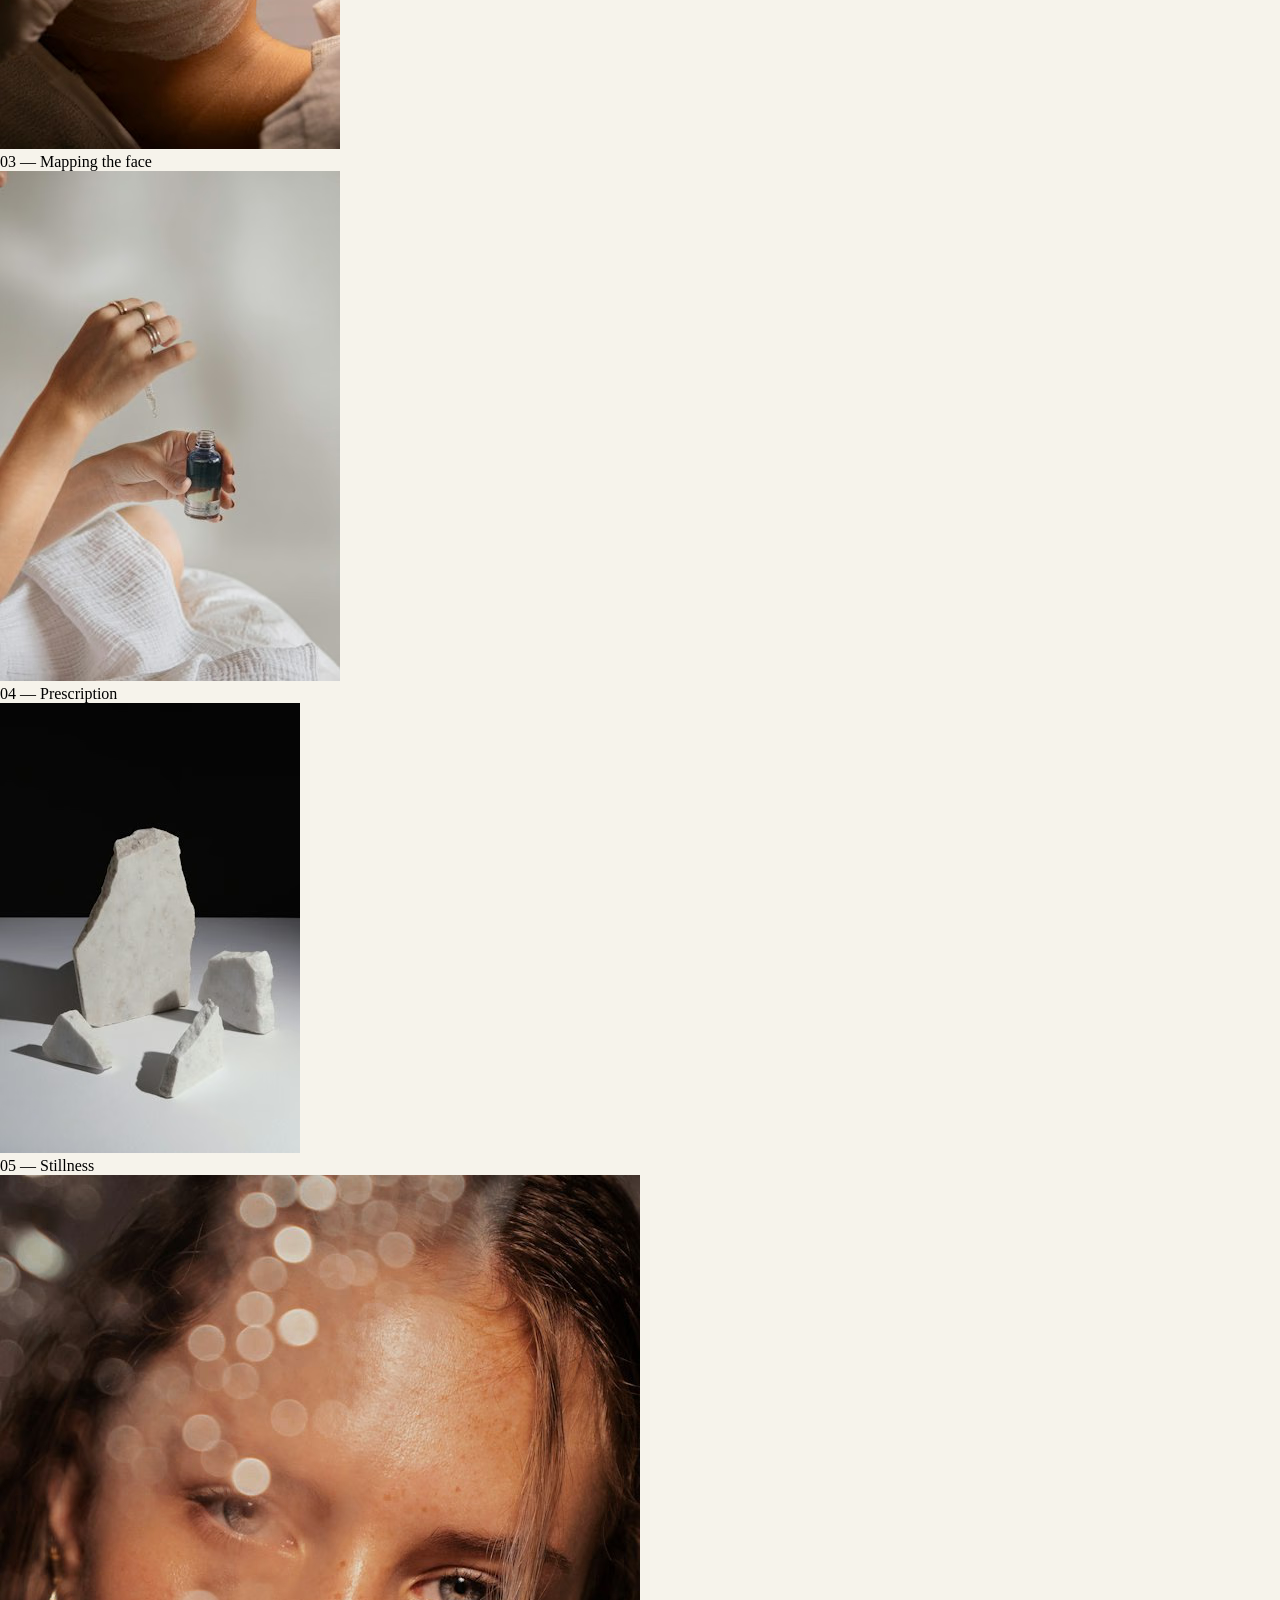
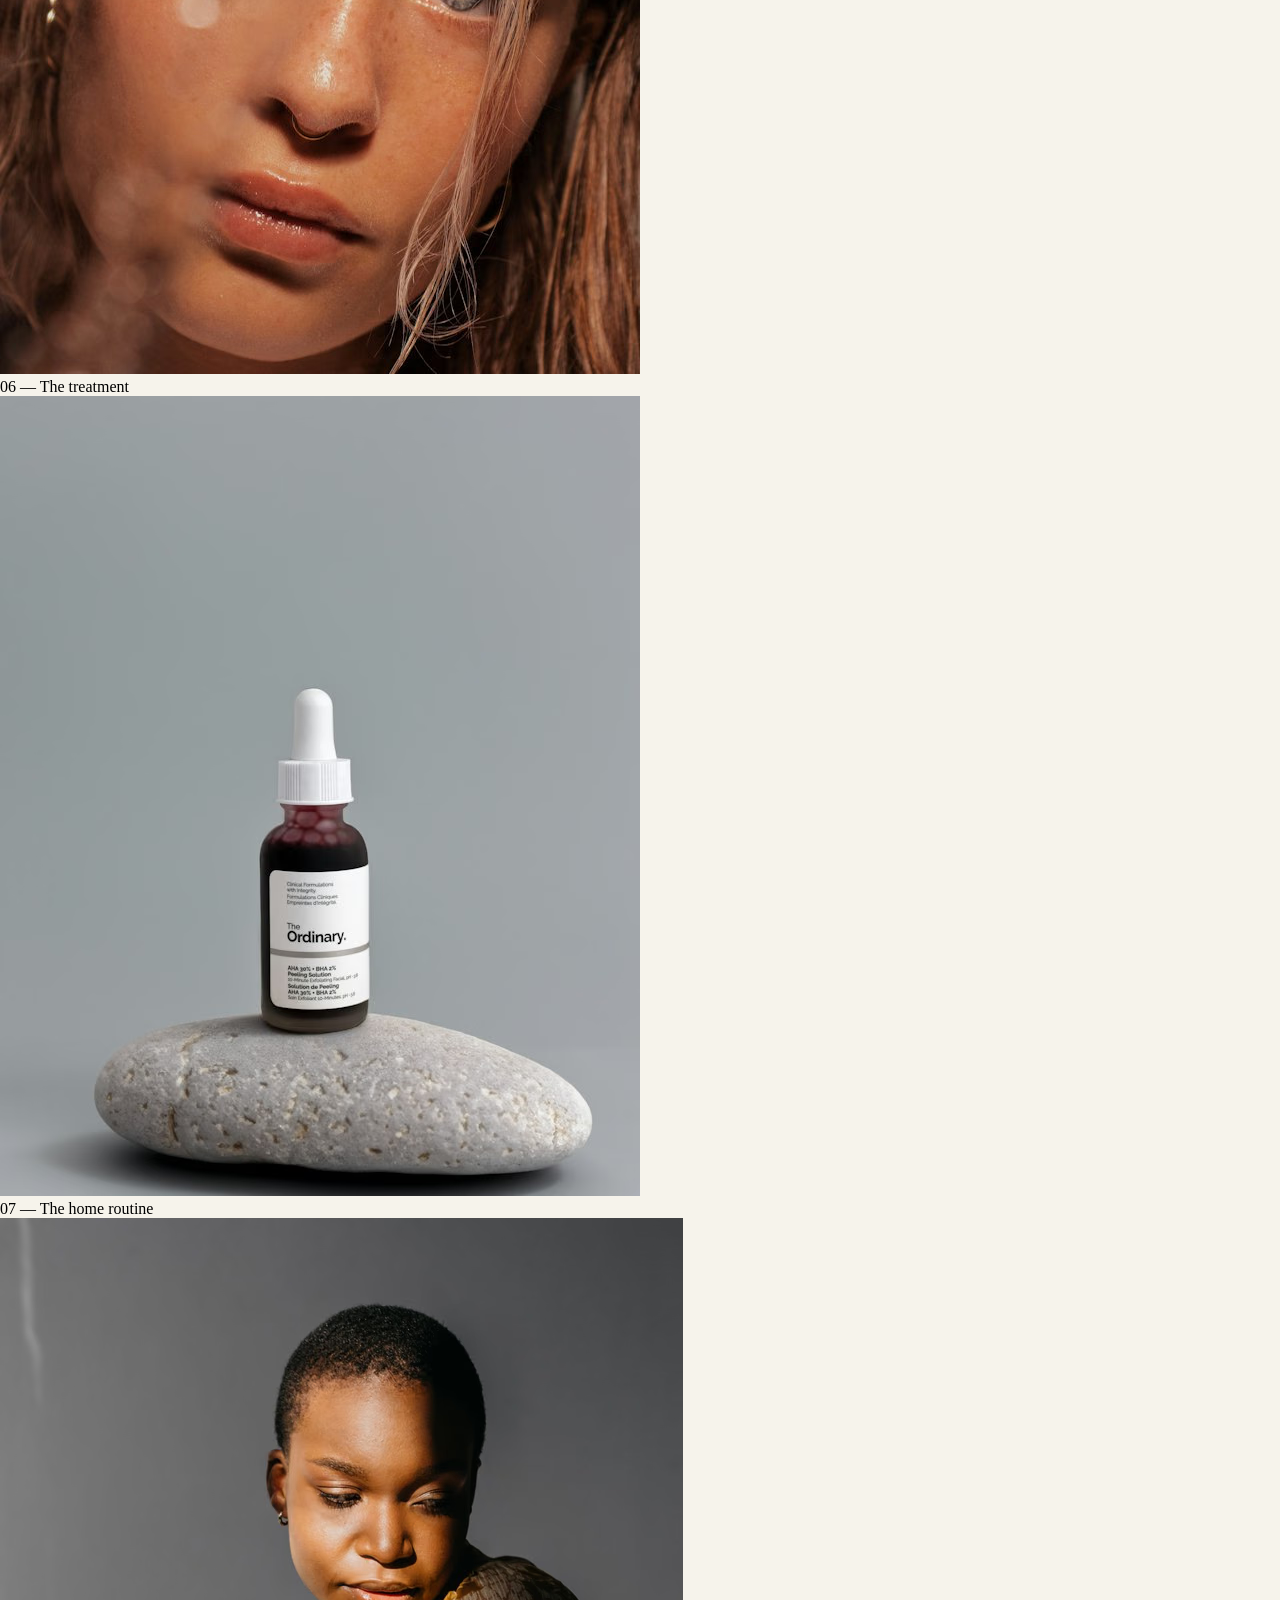
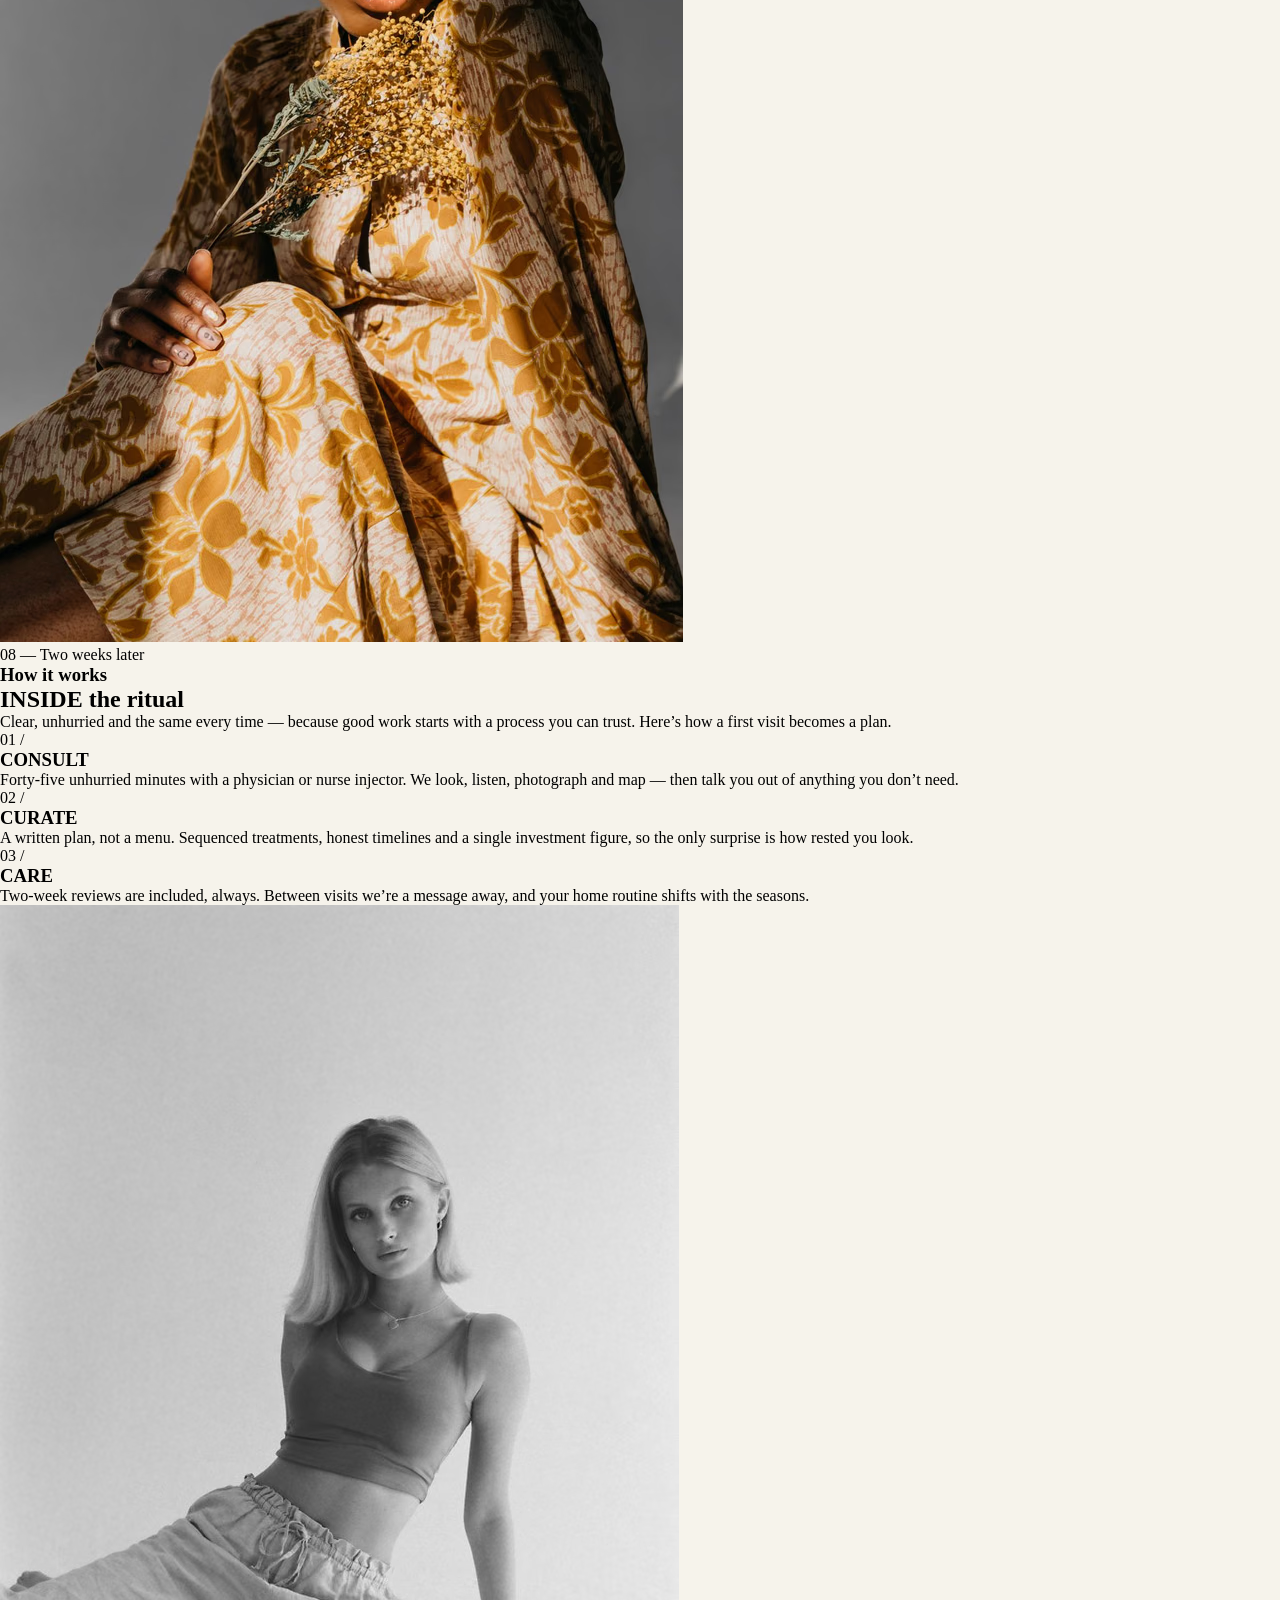
==== commit 9b20d7f0: "Continuité de rédaction du code html et css" ====
--- a/src/index.html
+++ b/src/index.html
@@ -4,6 +4,9 @@
     <meta charset="UTF-8">
     <meta name="viewport" content="width=device-width, initial-scale=1.0">
     <link rel="stylesheet" href="/css/index.css"/>
+    <link rel="preconnect" href="https://fonts.googleapis.com">
+    <link rel="preconnect" href="https://fonts.gstatic.com" crossorigin>
+    <link href="https://fonts.googleapis.com/css2?family=Cantarell:ital,wght@0,400;0,700;1,400;1,700&family=Inter:ital,opsz,wght@0,14..32,100..900;1,14..32,100..900&family=Lato:ital,wght@0,100;0,300;0,400;0,700;0,900;1,100;1,300;1,400;1,700;1,900&family=Montserrat:ital,wght@0,100..900;1,100..900&family=Noto+Serif:ital,wght@0,100..900;1,100..900&family=Radley:ital@0;1&family=Raleway:ital,wght@0,100..900;1,100..900&display=swap" rel="stylesheet">
     <title>Diaz esthétique</title>
 </head>
 <body>
@@ -32,7 +35,6 @@
                 Pour les personnes qui veulent prendre soin d'elles.
             </p>
         </header>
-
         <img class="heroImage" src="/img/Q1UPAdkRXU2Q9N0TSTFs0n6l1r8.avif" alt=""/>
     </section>
 
@@ -64,29 +66,51 @@
             DIAZ ESTHÉTIQUE
         </h1>
         <div class="headband">
-            <p>
-                Dirigé par une professionnelle 
-                <span>
-                    \
-                </span>
-            </p>
-            <p>
-                Samoens, Haute-savoie sur rendez-vous uniquement
-                <span>
-                    \
-                </span>
-            </p>
-            <p>
-                Résultats garantis
-                <span>
-                    \
-                </span>
-            </p>
+            <div class="headbandContent">
+                <p>
+                    Dirigé par une professionnelle 
+                    <span>
+                        \
+                    </span>
+                </p>
+                <p>
+                    Samoens, Haute-savoie sur rendez-vous uniquement
+                    <span>
+                        \
+                    </span>
+                </p>
+                <p>
+                    Résultats garantis
+                    <span>
+                        \
+                    </span>
+                </p>
+            </div>
+            <div class="headbandContent">
+                <p>
+                    Dirigé par une professionnelle 
+                    <span>
+                        \
+                    </span>
+                </p>
+                <p>
+                    Samoens, Haute-savoie sur rendez-vous uniquement
+                    <span>
+                        \
+                    </span>
+                </p>
+                <p>
+                    Résultats garantis
+                    <span>
+                        \
+                    </span>
+                </p>
+            </div>
         </div>
         <section class="aesthetic">
             <div class="title">
                 <h2>
-                    SKIN THAT LOOKS rested, NOT RETOUCHED.
+                    SKIN THAT LOOKS <span>rested</span>, NOT RETOUCHED.
                 </h2>
                 <p>
                     Physician-led injectables, skin and laser for people who’d rather look like themselves — only better rested.
@@ -456,24 +480,75 @@
                 <img src="/img/p0uh6bXVJ6rNhpoADAW2Qdz4NMI.avif" alt="">
             </div>
         </section>
-        <section class="guides">
-            <div class="guidesImg">
-                <img src="/img/JYTGjOqozbuAxRzRC8oY3XZfQc8.avif" alt=""/>
-            </div>
-            
-        </section>
-
-
-
-
-
-
-
-
-
-
-
+        <section class="cta">
+            <img class=" bookingImage imageTop" src="/img/gTBOycoUPWfLzF3fKPi2dqyeAI.avif" alt="">
+            <div class="ctaContent">
+                <p>
+                    By appointment, on your time
+                </p>
+                <h2>
+                    COME AS YOU ARE. LEAVE LOOKING LIKE YOU, ONLY more rested.
+                </h2>
+                <button>
+                    BOOK A CONSULTATION
+                </button>
+            </div>
+            <img class="bookingImage imageBottom" src="/img/R74Jy5vybb0EAxwyq3OUgyWPW8w.avif" alt="">
+        </section>
     </main>
+    <footer>
+        <div class="footerLeft">
+            <p>
+                DIAZ ESTHÉTIQUE
+            </p>
+            <P>
+                Medical aesthetics & skin studio. For the quietly radiant and the deeply unhurried.
+            </P>
+            <div class="footerImages">
+                <img src="/img/EOMvAdeLOYfxhZVxJ2zrgQqOQ.avif" alt=""/>
+                <img src="/img/rop4pQ5mOe9PWsOLHZWGtnRDE.avif" alt=""/>
+                <img src="/img/H5Akz46KePtWzWSBTmehbiZsD6Q.avif" alt=""/>
+                <img src="/img/GwaaGp4LIOEb47UkoM5GVIEj2s.avif" alt=""/>
+                <img src="/img/POgDjqlYWnlqlrB76px72jmo46U.avif" alt=""/>
+            </div>
+        </div>
+        <div class="footerRight">
+            <div class="visit">
+                <h3>
+                    VISIT
+                </h3>
+                <p>
+                    14 Bond Street New York, NY 10012 By appointment only
+                </p>
+            </div>
+            <div class="explore">
+                <h3>
+                    EXPLORE
+                </h3>
+                <a href="#">
+                    HOME
+                </a>
+                <a href="#">
+                    TREATMENTS
+                </a>
+                <a href="#">
+                    ABOUT
+                </a>
+                <a href="#">
+                    CONTACT
+                </a>
+            </div>
+            <div class="follow">
+                <div class="socialMedia">
+                    <img src="/img/Instagram.svg" alt=""/>
+                    <img src="/img/Mail.svg" alt=""/>
+                </div>
+                <p>
+                    mail@mail.com
+                </p>
+            </div>
+        </div>
+    </footer>
     
     <script src="/javascript/script.js"></script>
 </body>
--- a/css/index.css
+++ b/css/index.css
@@ -5,11 +5,347 @@
     --Espresso-soft : #6E645E;
 }
 
-
-body {
+* {
+    box-sizing: border-box;
     padding: 0;
     margin: 0;
+}
+
+body {
     width: 100%;
     background-color: var(--Cream);
 }
 
+.hero {
+    position: relative;
+    width: 100%;
+    height: 100vh;
+    overflow: hidden;
+    display: flex;
+    flex-direction: column;
+    justify-content: flex-end; 
+}
+
+.heroImage {
+    filter: grayscale(100%);
+    position: absolute;
+    inset: 0;
+    width: 100%;
+    height: 100%;
+    object-fit: cover;
+    z-index: 1;
+}
+
+.header {
+    display: flex;
+    justify-content: space-between;
+    align-items: center;
+    padding: 14px 24px;
+    width: 100%;
+}
+
+.header nav {
+    display: flex;
+    gap: 35px;
+}
+
+.header nav a {
+    color: var(--Espresso);
+    text-decoration: none;
+    text-transform: uppercase;
+    color: inherit;
+    font-family: "Inter", sans-serif;
+    font-weight: 600;
+    font-size: 11px;
+    letter-spacing: 0.08em;
+    transition: 0.5s ease;
+}
+
+.header nav a:hover {
+    color: var(--Espresso-soft);
+    text-decoration: underline;
+    text-underline-offset: 5px;
+}
+
+.headerHero {
+    position: relative;
+    z-index: 3;
+    background-color: var(--Cream);
+}
+
+.headerHero nav a {
+    opacity: 1;
+    transform: translateY(0);
+    animation: hideHeaderHero ease forwards;
+    animation-timeline: scroll(root);
+    animation-range: 88vh 92vh;
+}
+
+.headerHero p {
+    color: var(--Espresso-soft);
+    font-family: "Inter", sans-serif;
+    font-size: 13px;
+    opacity: 1;
+    transform: translateY(0);
+    animation: hideHeaderHero ease forwards;
+    animation-timeline: scroll(root);
+    animation-range: 87vh 92vh;
+}
+
+@keyframes hideHeaderHero {
+    to {
+        opacity: 0;
+        transform: translateY(-12px);
+    }
+}
+
+.headerHero p:first-child {
+    max-width: 150px;
+}
+
+.headerHero p:last-child {
+    max-width: 190px;
+    text-align: right;
+}
+
+.headerSticky {
+    position: fixed;
+    top: 0;
+    left: 0;
+    z-index: 100;
+    background-color: var(--Cream);
+    border-bottom: 1px solid rgba(28, 27, 26, 0.08);
+    padding: 14px 24px;
+    opacity: 0;
+    transform: translateY(20px);
+    animation: revealStickyHeader ease forwards ;
+    animation-timeline: scroll(root);
+    animation-range: 90vh 95vh;
+}
+
+.headerSticky p {
+    font-family: "Noto Serif", serif;
+    font-weight: 200;
+    letter-spacing: 0.01em;
+    font-size: 28px;
+    color: var(--Espresso);
+}
+
+.buttonHeader {
+    background-color: var(--Espresso);
+    font-family: "Inter", sans-serif;
+    text-transform: uppercase;
+    font-weight: bold;
+    letter-spacing: 0.08em;
+    color: var(--Cream);
+    border: none;
+    padding: 14px 28px;
+    font-size: 11px;
+    cursor: pointer;
+    transition: ease 0.5s;
+}
+
+.buttonHeader:hover {
+    background-color: var(--Espresso-soft);
+}
+
+@keyframes revealStickyHeader {
+    to {
+        opacity: 1;
+        transform: translateY(0);
+    }
+}
+
+main h1 {
+    padding: 14px 20px 30px;
+    text-align: center;
+    font-family: "Noto Serif", serif;
+    font-size: 11.5vw;
+    font-weight: 150;
+    color: var(--Espresso)
+}
+
+.headband {
+    border-top: 1px solid var(--Espresso);
+    border-bottom: 1px solid var(--Espresso);
+    padding: 15px 0;
+    display: flex;
+    gap: 30px;
+    min-width: 100%;
+    overflow: hidden;
+}
+
+.headbandContent {
+    display: flex;
+    animation: scrollHeadband 35s linear infinite;
+    gap: 30px;
+    flex-shrink: 0;
+}
+
+.headband .headbandContent p {
+    white-space: nowrap;
+    text-transform: uppercase;
+    font-family: "Noto Serif", serif;
+    font-size: 28px;
+    color: var(--Espresso);
+    letter-spacing: 0.01em;
+    font-weight: 250;
+    display: flex;
+    gap: 30px;
+}
+
+@keyframes scrollHeadband {
+  from {
+    transform: translateX(0);
+  }
+  to {
+    transform: translateX(-100%);
+  }
+}
+
+.headband:hover .headbandContent {
+    animation-play-state: paused;
+}
+
+.headband .headbandContent p span {
+    color: var(--Espresso-soft);
+    opacity: 0.65;
+}
+
+.aesthetic {
+    padding: 150px 70px;
+    display: flex;
+    flex-direction: column;
+    gap: 96px;
+}
+
+.aesthetic .title {
+    display: flex;
+    flex-direction: column;
+    gap: 22px;
+}
+
+.aesthetic .title h2 {
+    font-family: "Noto Serif", serif;
+    font-size: 108px;
+    font-weight: 150;
+    line-height: 0.92em;
+    letter-spacing: -0.015em;
+    width: 70%;
+    color: var(--Espresso);
+}
+
+.aesthetic .title h2 span {
+    font-style: italic;
+}
+
+.aesthetic .title p {
+    font-family: "Inter", sans-serif;
+    font-size: 16px;
+    width: 21%;
+}
+
+.aesthetic .aestheticMedecine {
+    display: flex;
+    flex-direction: row;
+    justify-content: space-between
+}
+
+.aestheticMedecine .imageAestheticMedecine {
+    display: flex;
+    gap: 16px;
+}
+
+.aestheticMedecine .imageAestheticMedecine img {
+    filter: grayscale(100%);
+    width: 250px;
+    height: 330px;
+    object-fit: cover;
+}
+
+.aestheticMedecine .textAestheticMedecine {
+    display: flex;
+    flex-direction: column;
+    gap: 30px;
+    align-items: start;
+    justify-content: end;
+    width: 30%;
+}
+
+.textAestheticMedecine p {
+    font-family: "Inter", sans-serif;
+    font-size: 16px;
+
+}
+
+.textAestheticMedecine button {
+    border: none;
+    position: relative;
+    padding-bottom: 8px;
+    background-color: var(--Cream);
+    cursor: pointer;
+    color: var(--Espresso);
+    text-transform: uppercase;
+    font-weight: bold;
+    font-size: 11px;
+    letter-spacing: 0.08em;
+}
+
+.textAestheticMedecine button::after {
+  content: "";
+  position: absolute;
+  left: 0;
+  bottom: 0;
+  width: 100%;
+  height: 1px;
+  background-color: var(--Espresso);
+  transform: scaleX(1);
+  transform-origin: center;
+  transition: transform 0.5s;
+}
+
+.textAestheticMedecine button:hover::after {
+  transform: scaleX(0.30);
+}
+
+.menu {
+    padding: 130px 60px;
+    display: flex;
+    flex-direction: column;
+    gap: 44px;
+    align-items: center;
+}
+
+.menu h2 {
+    color: var(--Espresso);
+    font-family: "Inter", sans-serif;
+    font-size: 11px;
+    text-transform: uppercase;
+    letter-spacing: 0.08em;
+}
+
+.treatments {
+    text-align: center;
+    width: 70%;
+}
+
+.treatments a {
+    text-decoration: none;
+    font-family: "Noto Serif", serif;
+    color: var(--Espresso);
+    font-size: 52px;
+    font-weight: 150;
+}
+
+.treatments a:hover {
+    color: var(--Espresso-soft);
+    transition: ease 0.5s;
+}
+
+.treatments span {
+    font-family: "Noto Serif", serif;
+    color: var(--Espresso);
+    font-size: 52px;
+    font-weight: 150;
+}
+
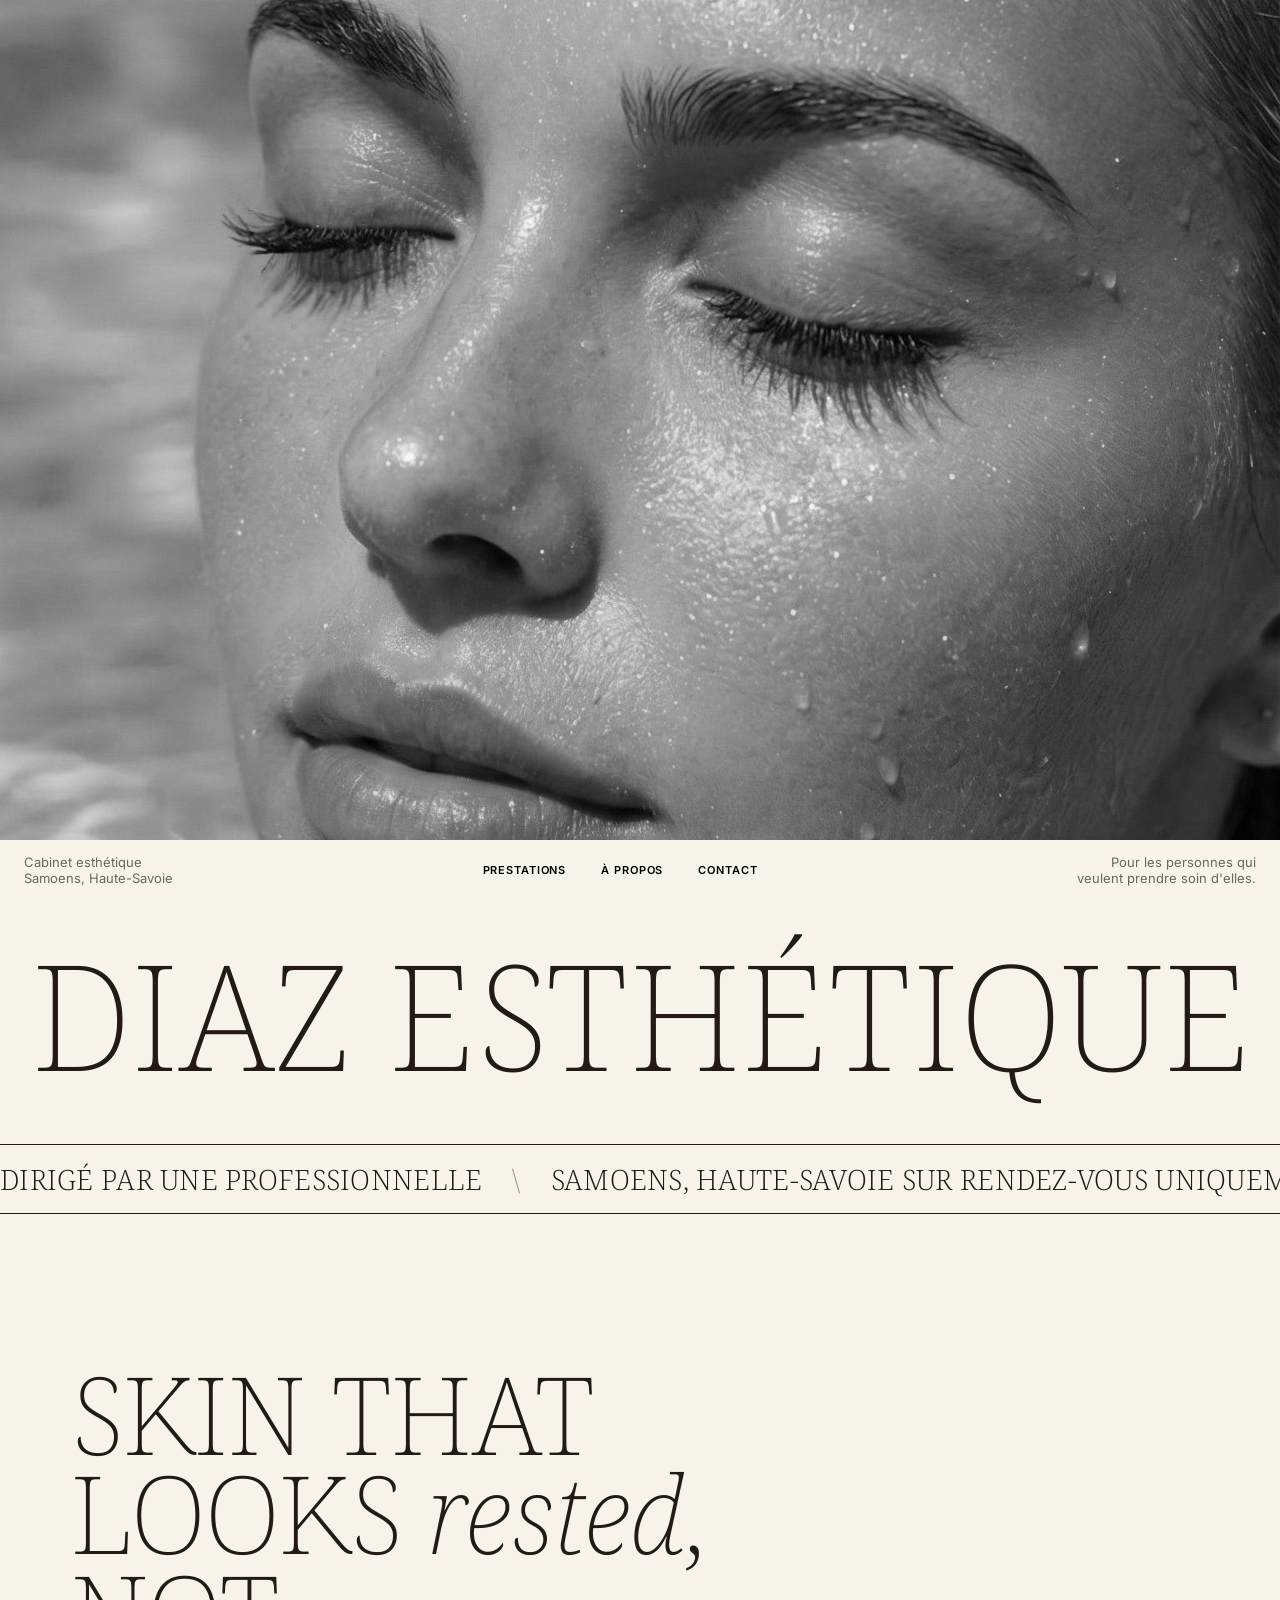
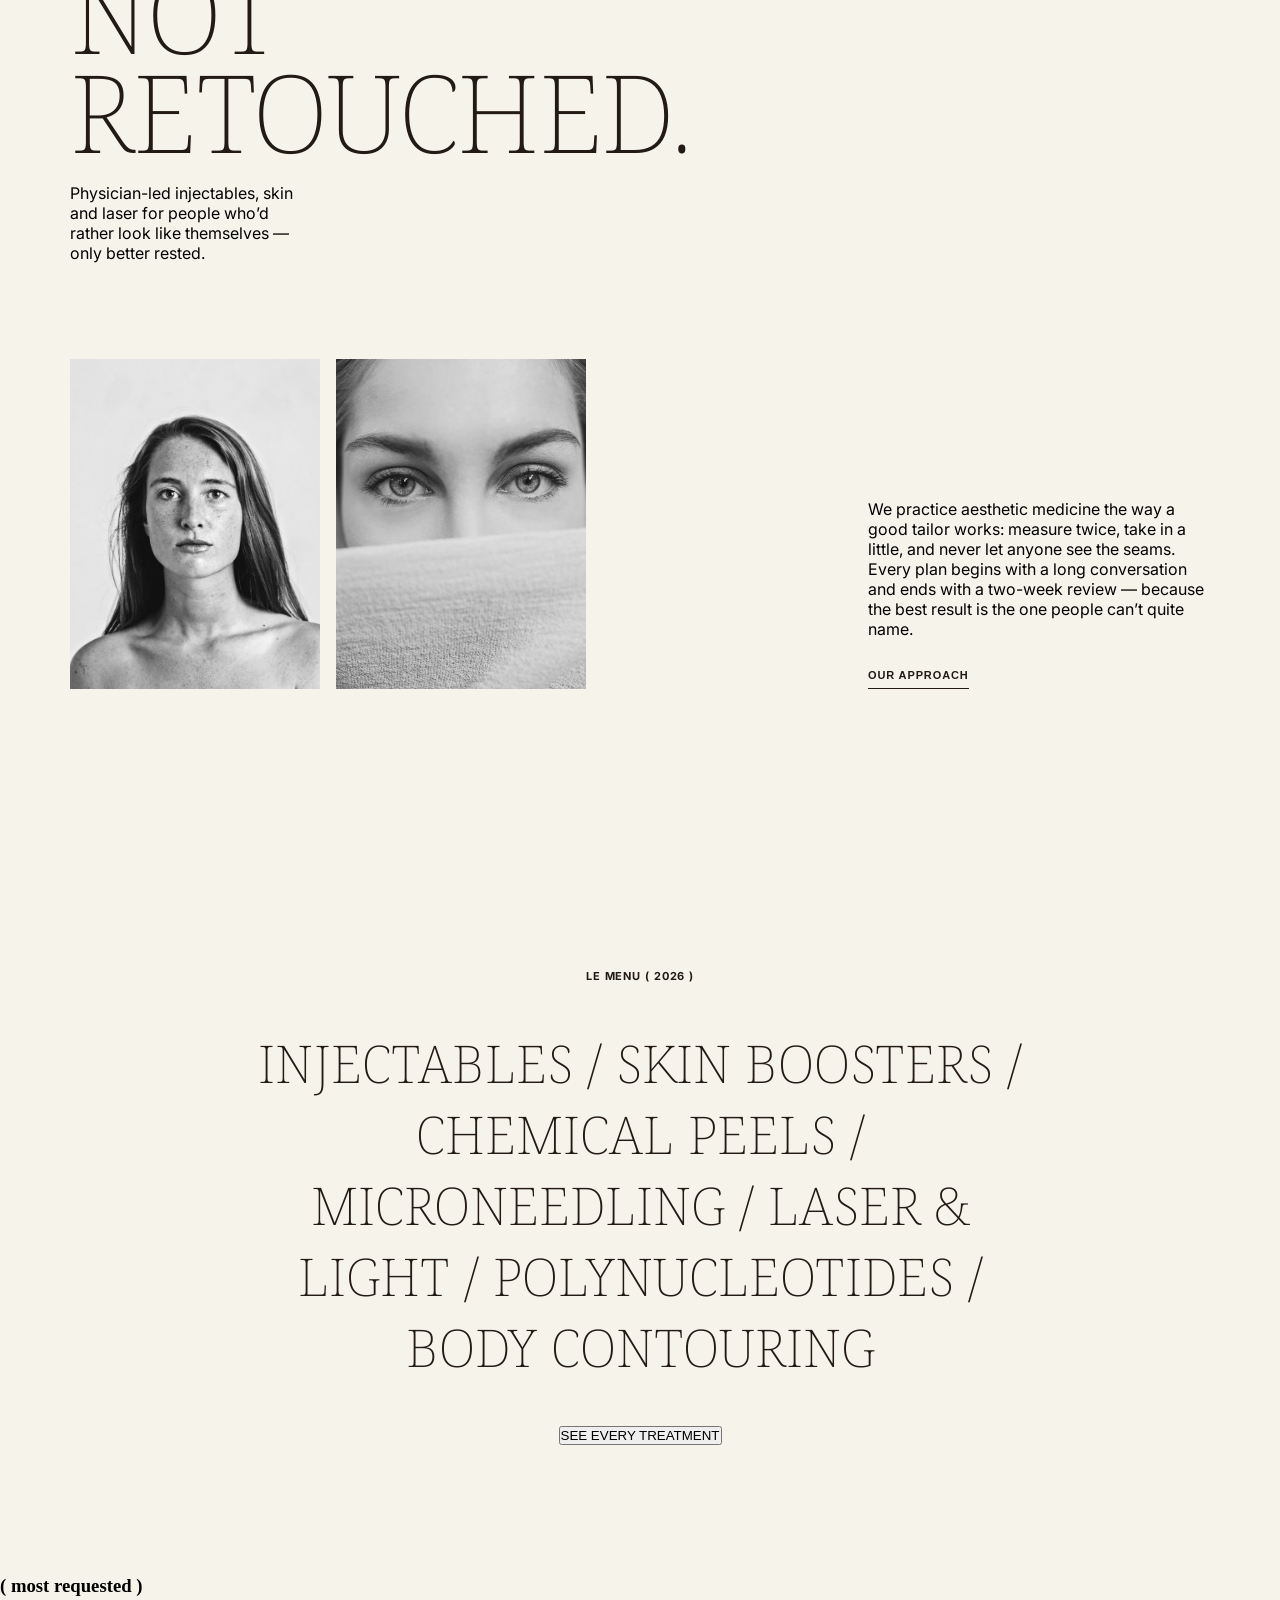
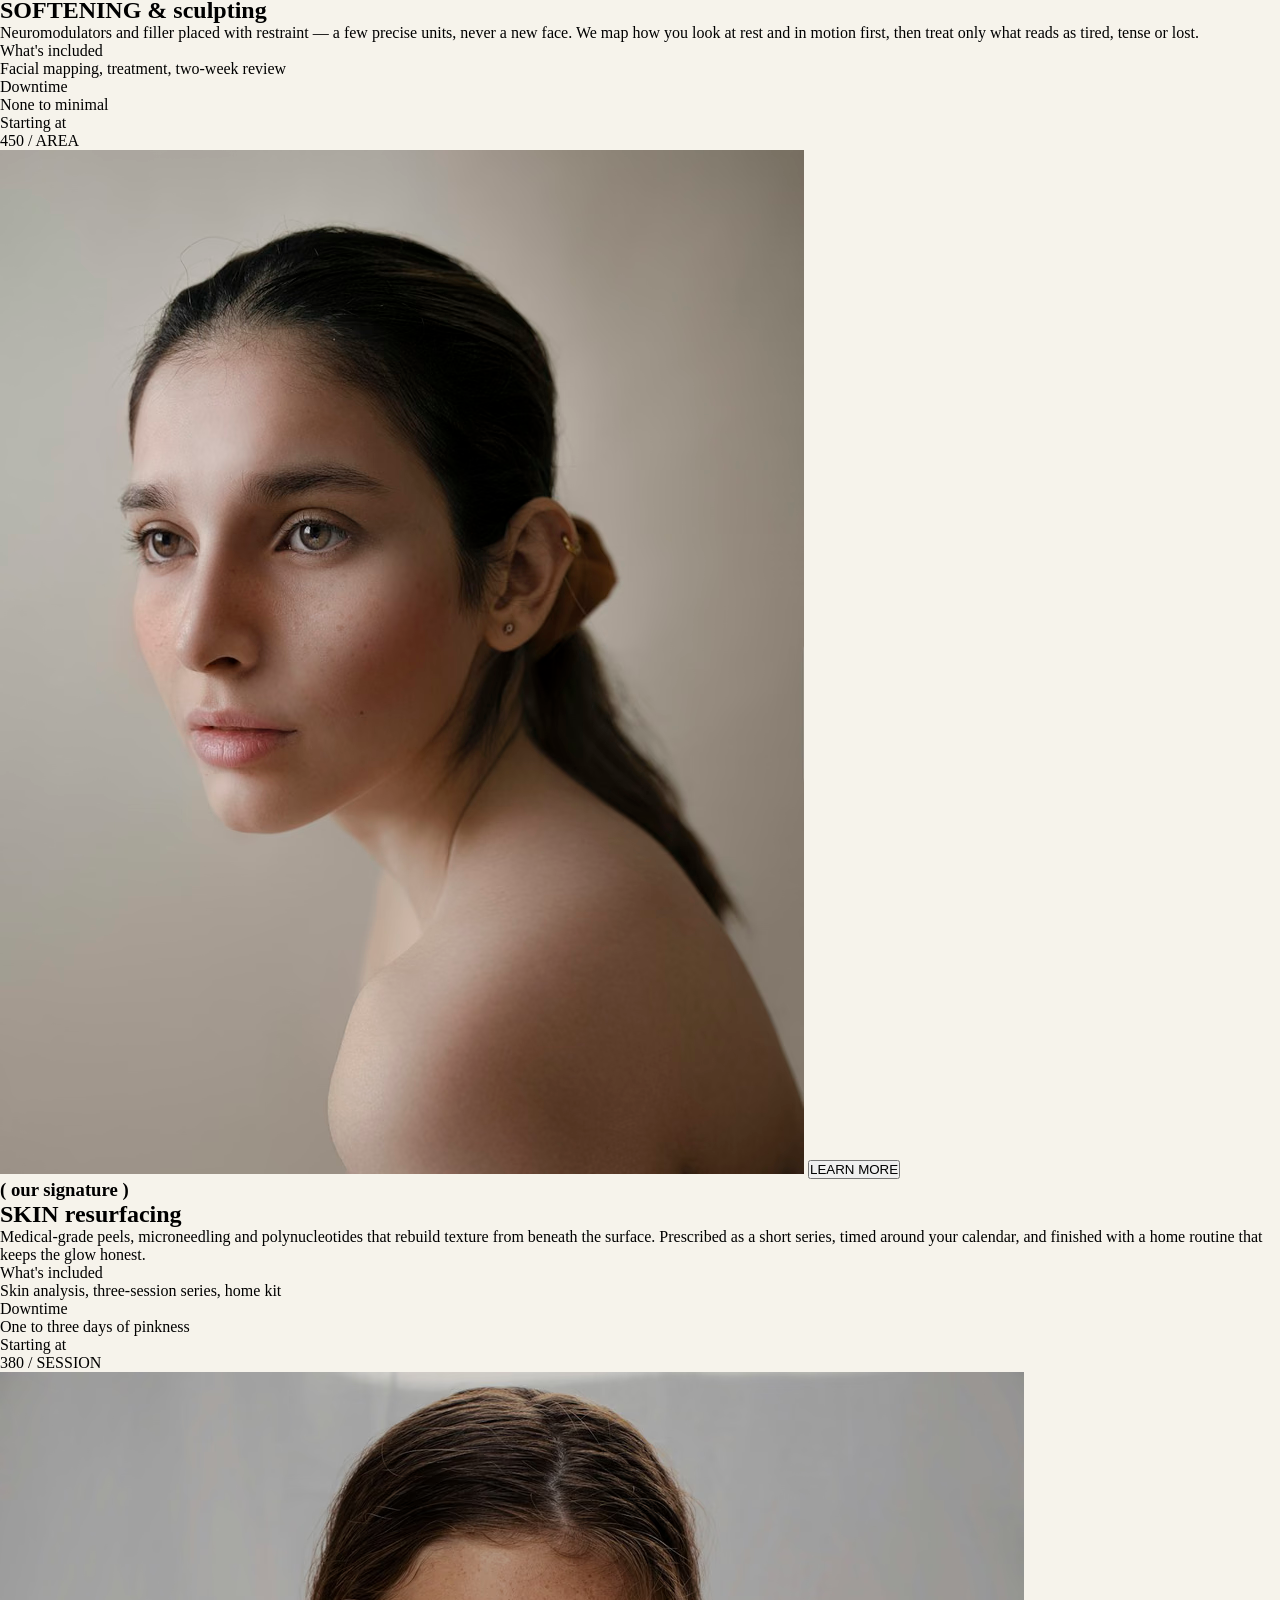
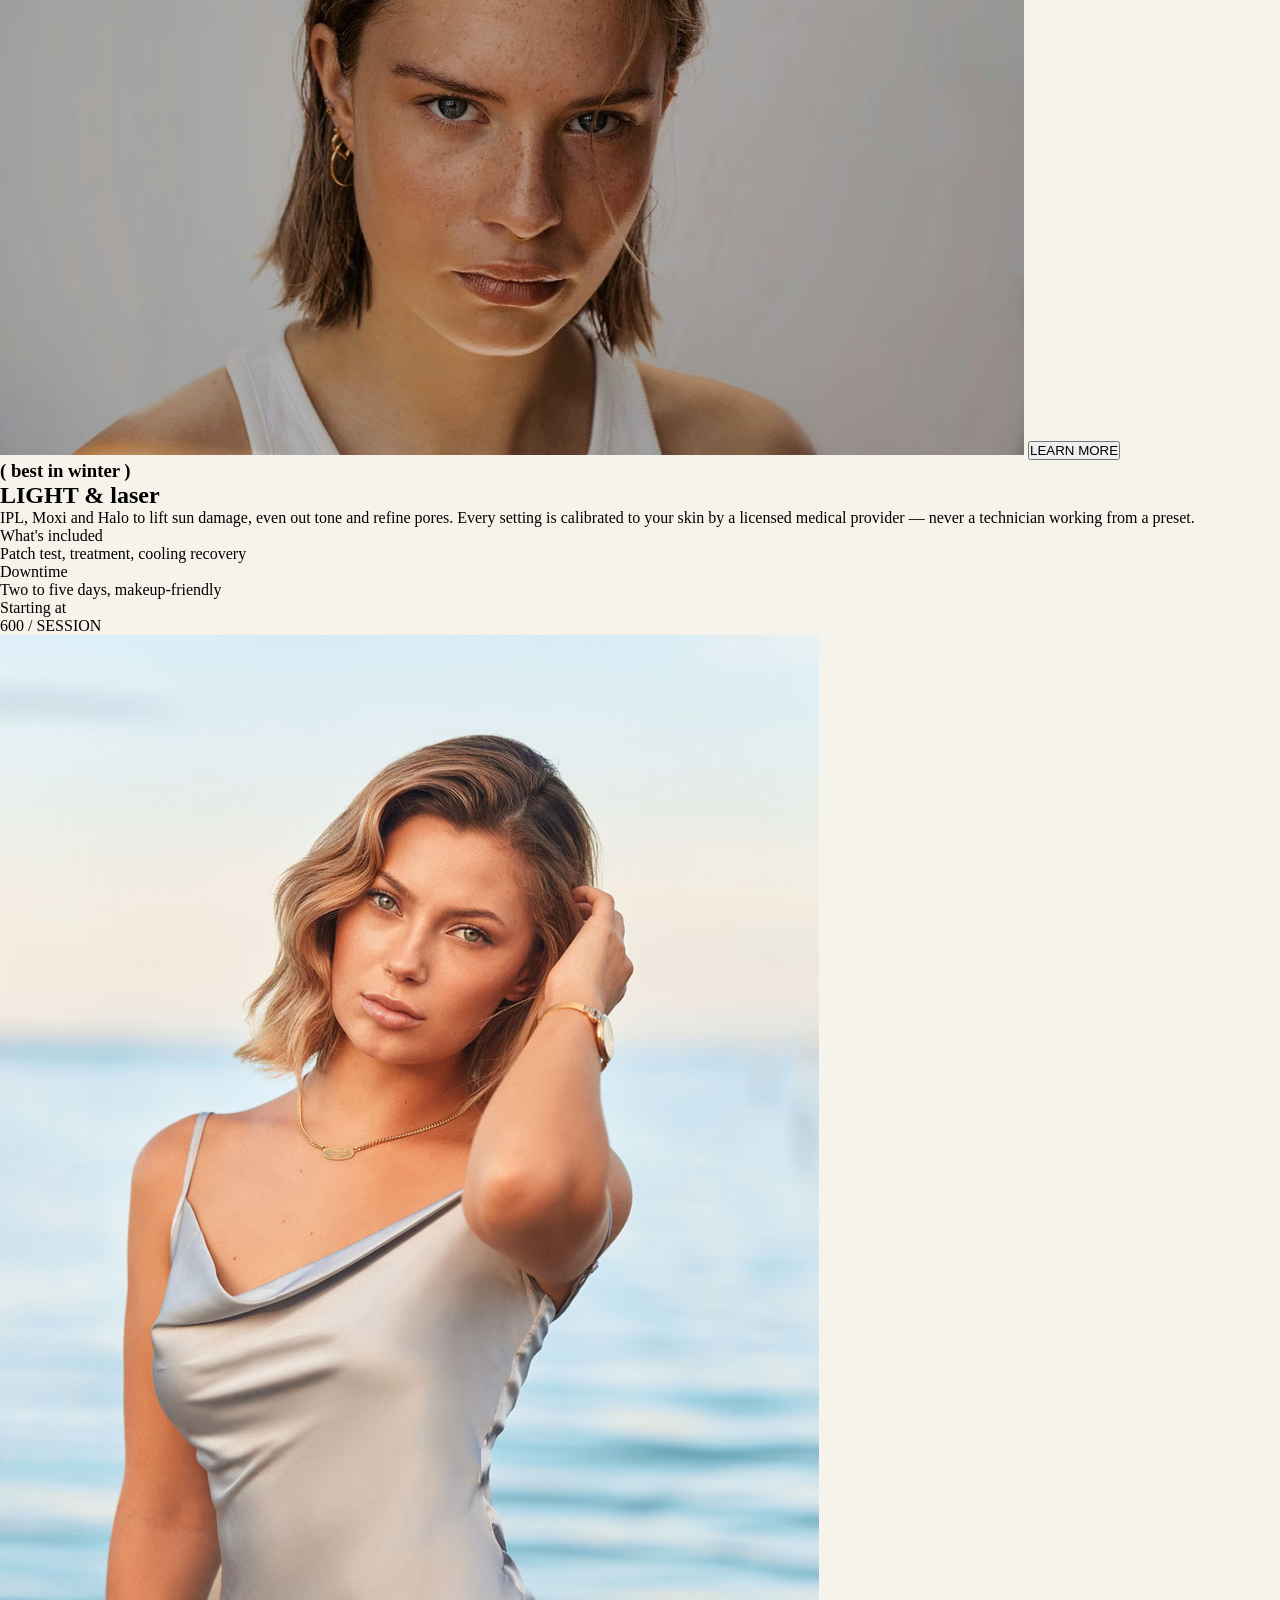
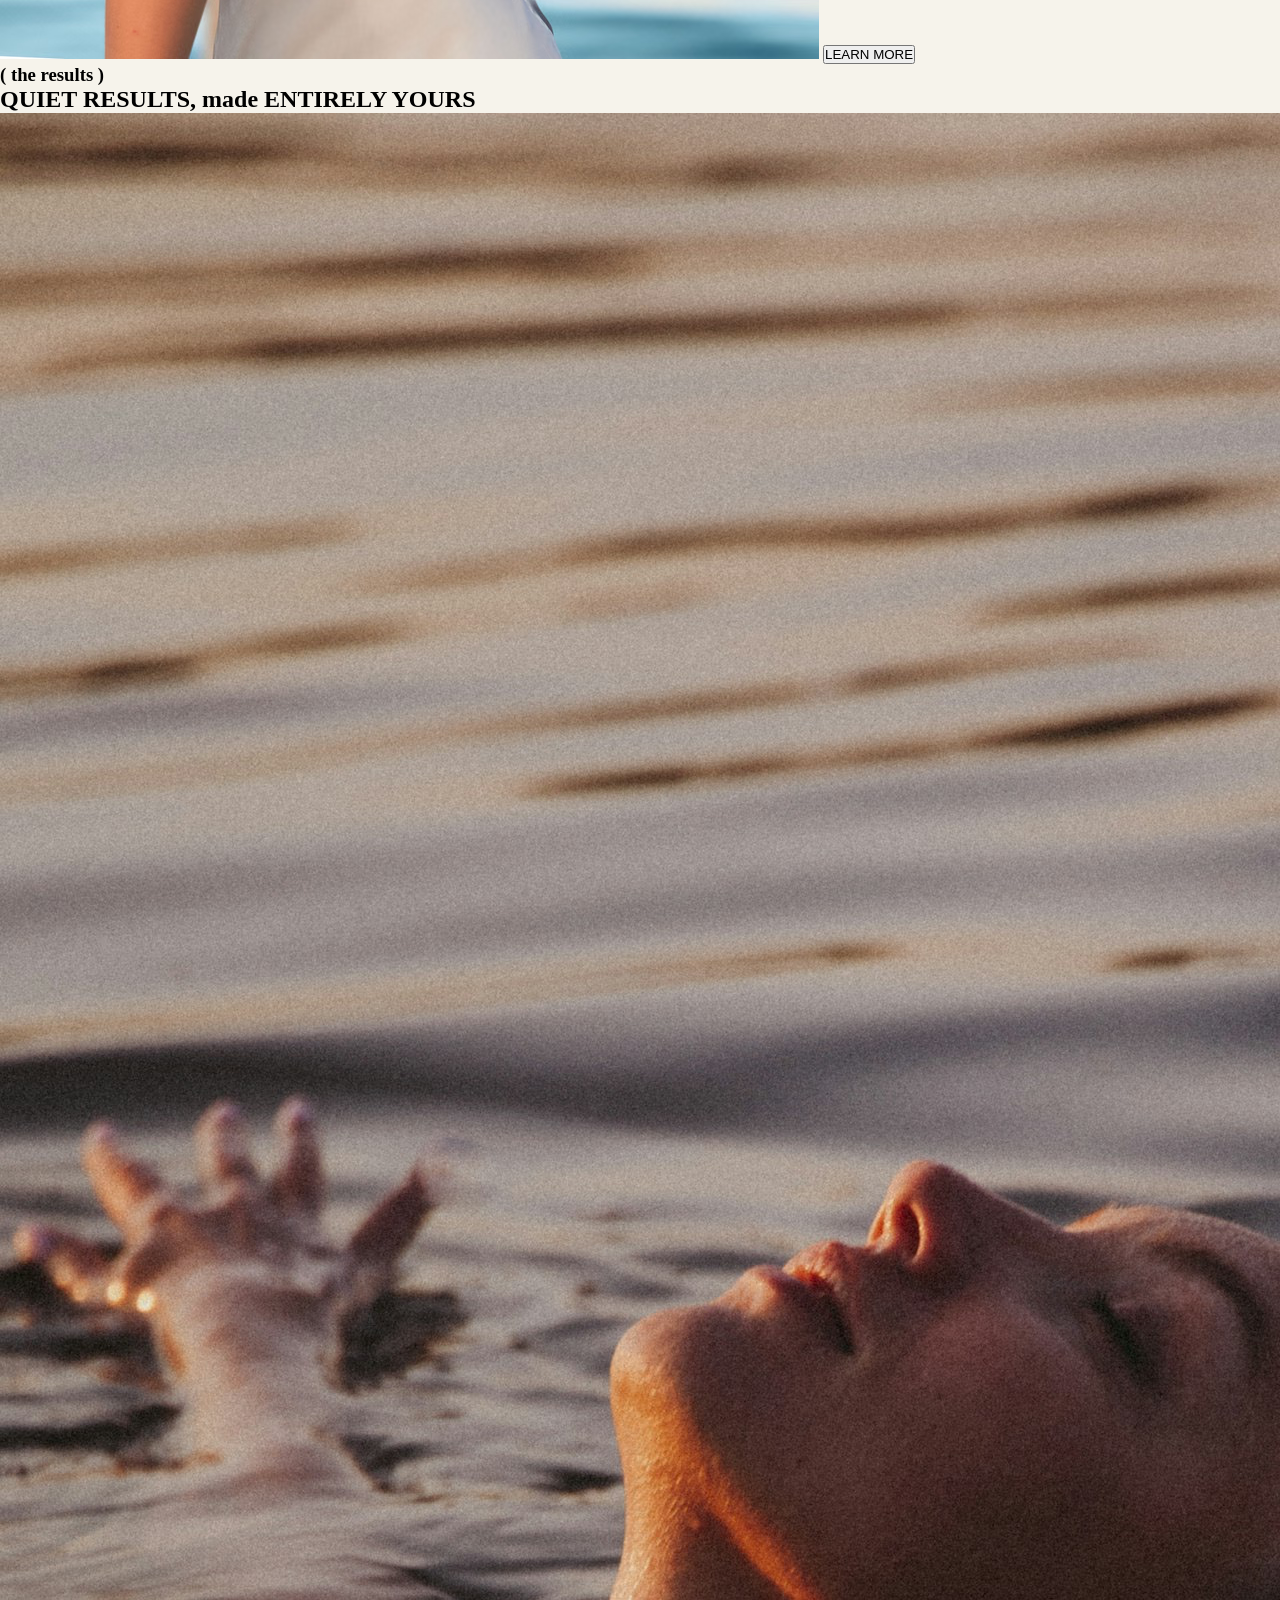
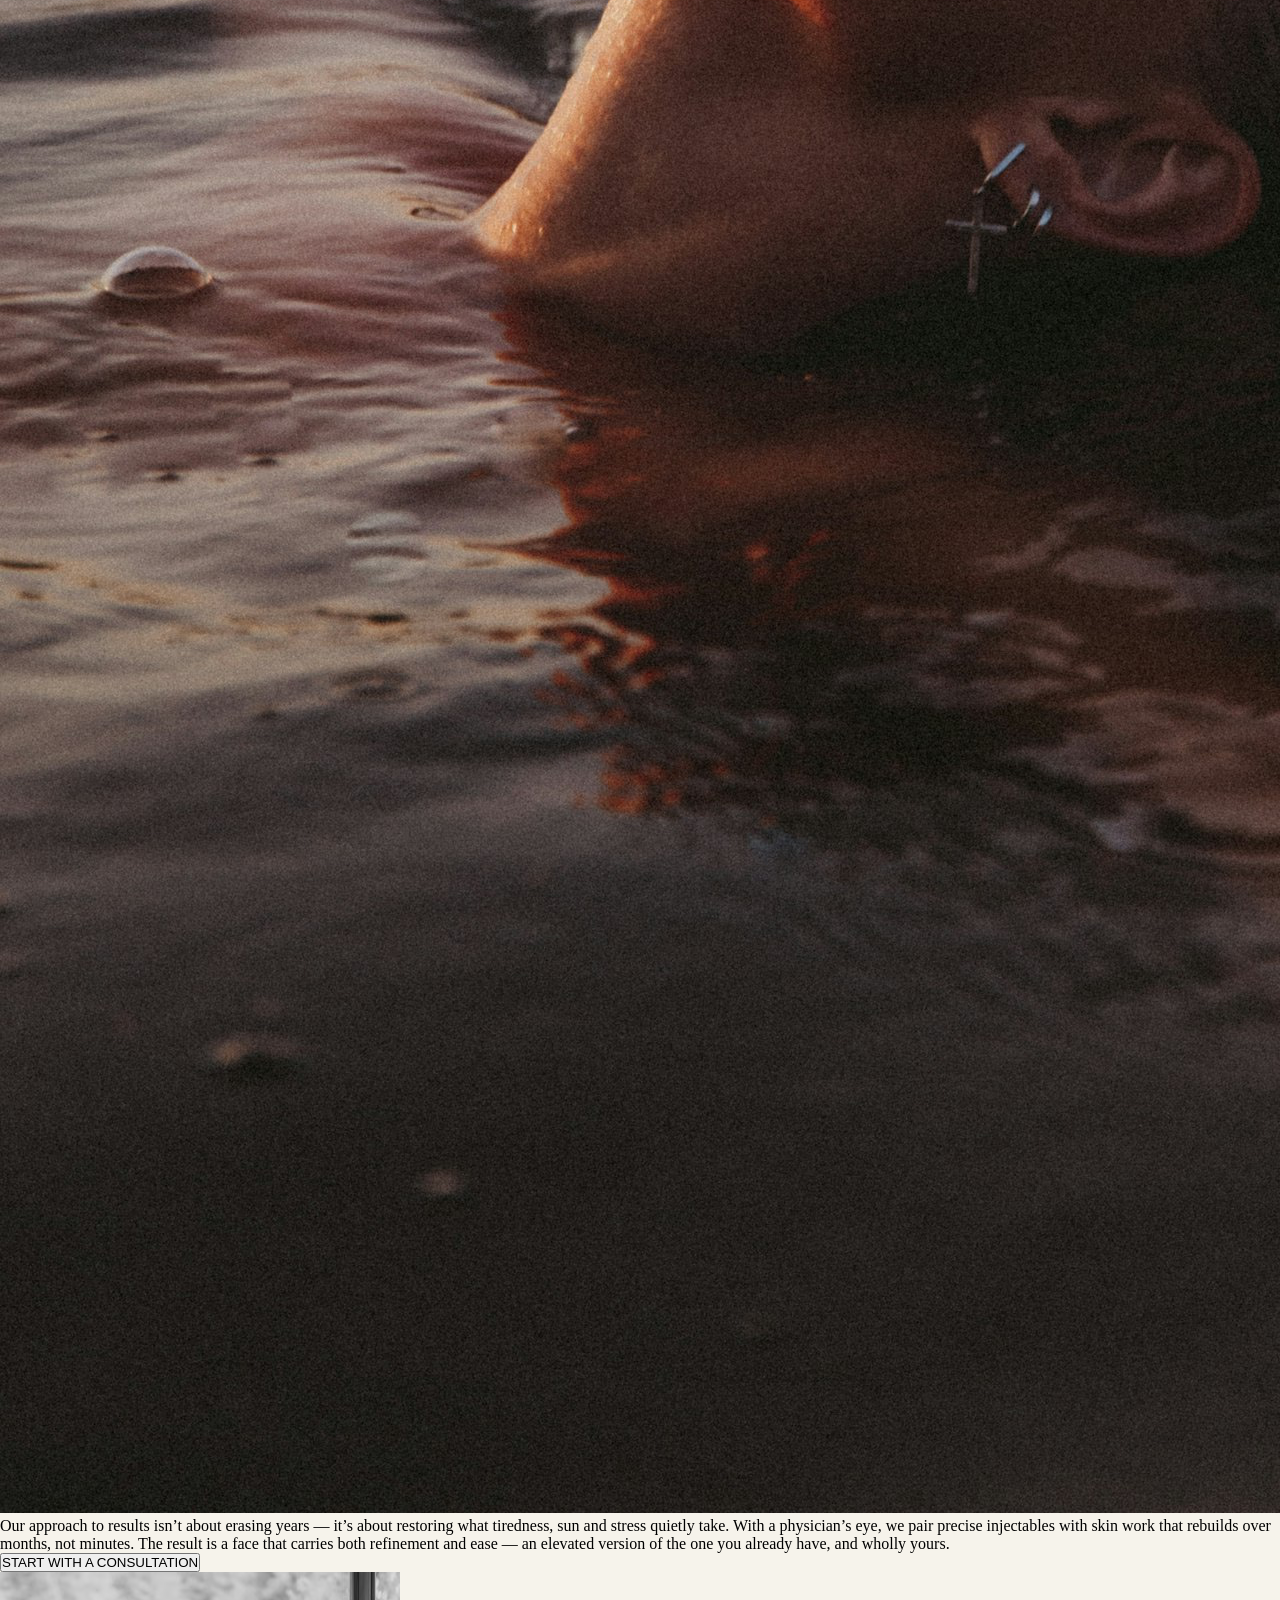
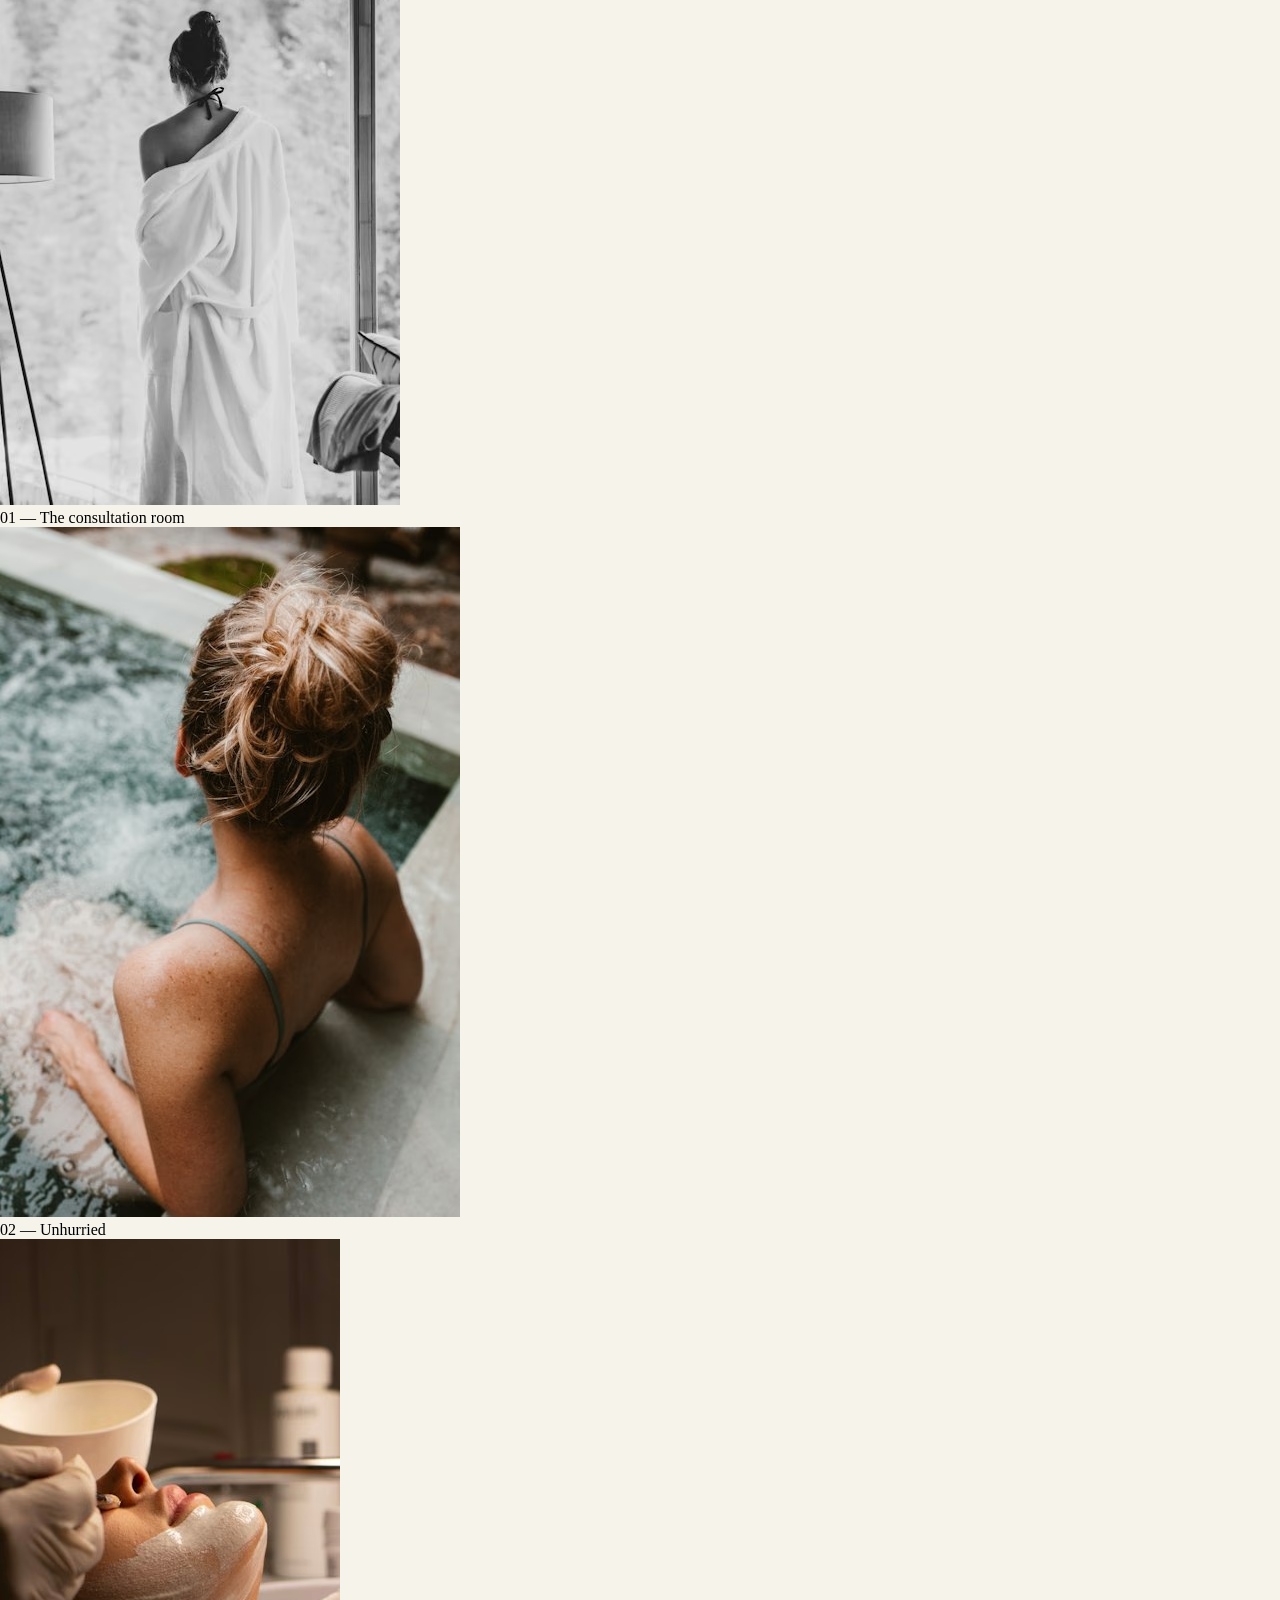
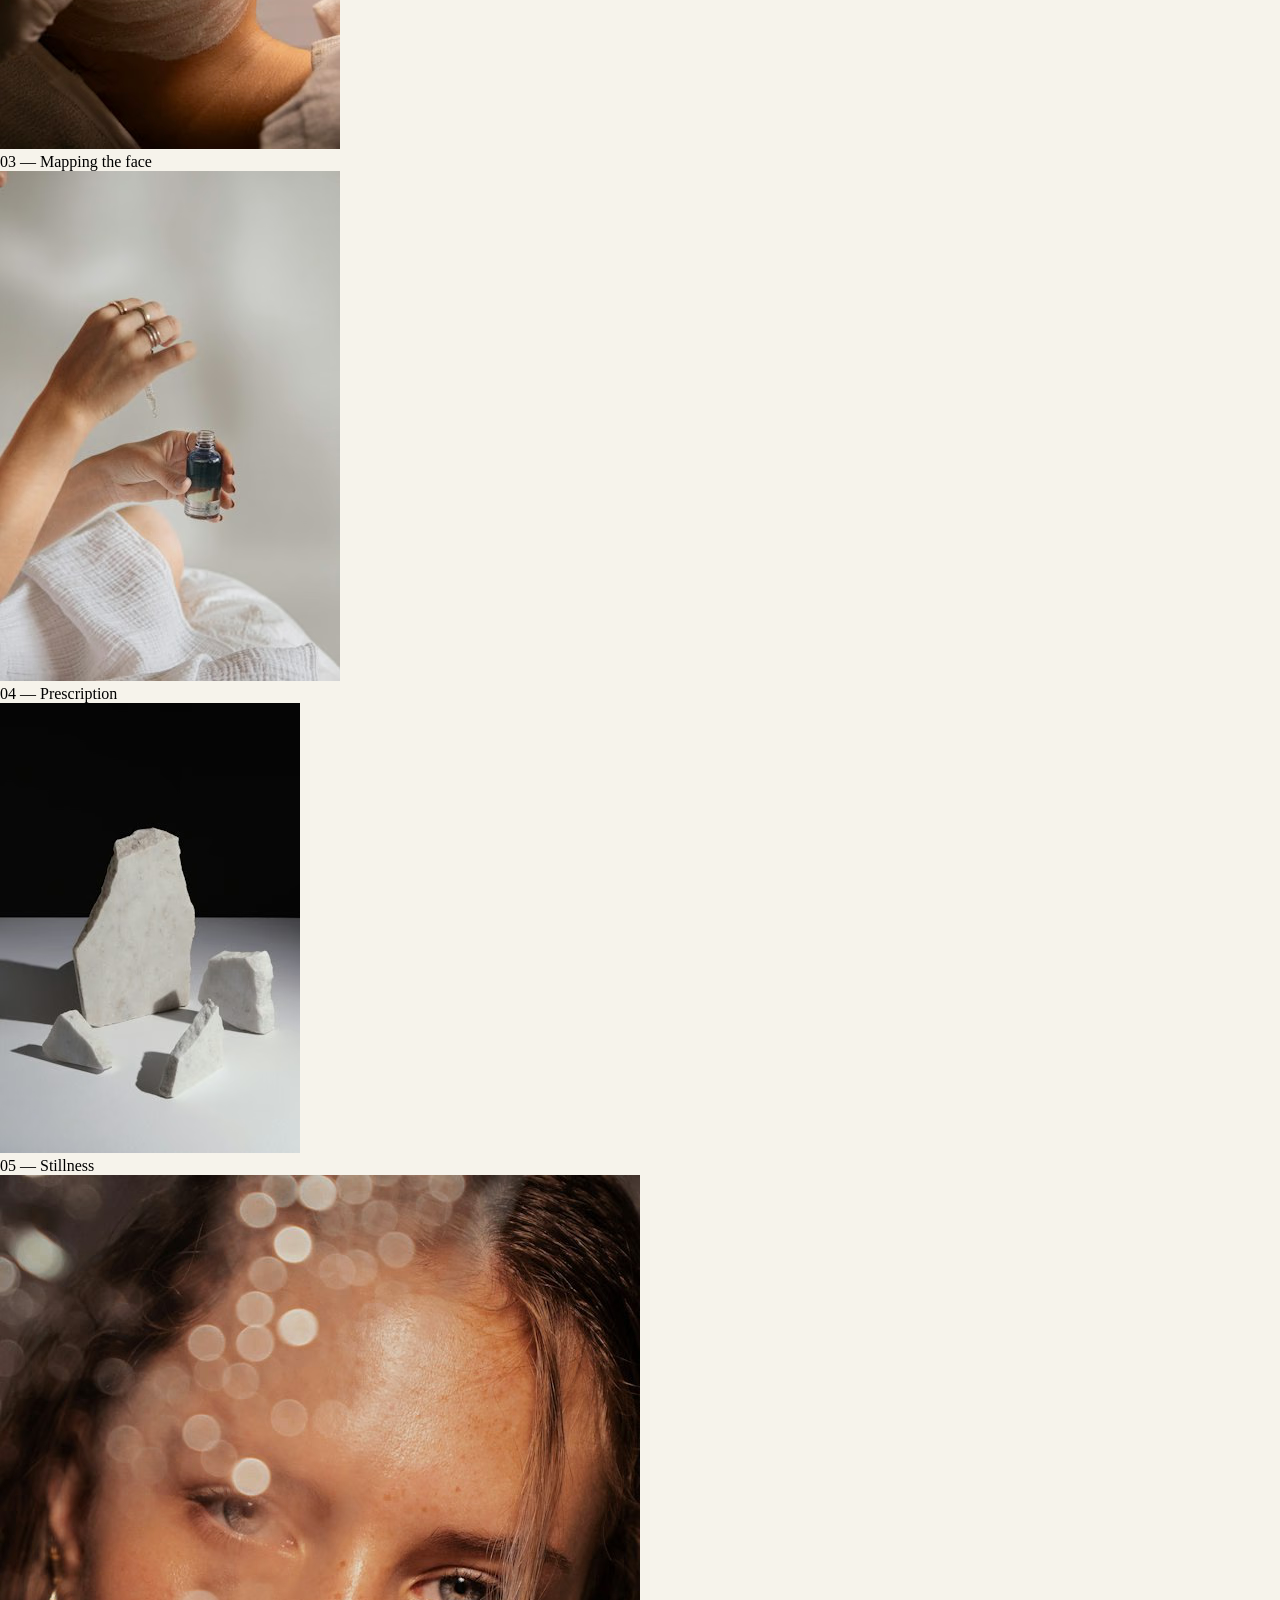
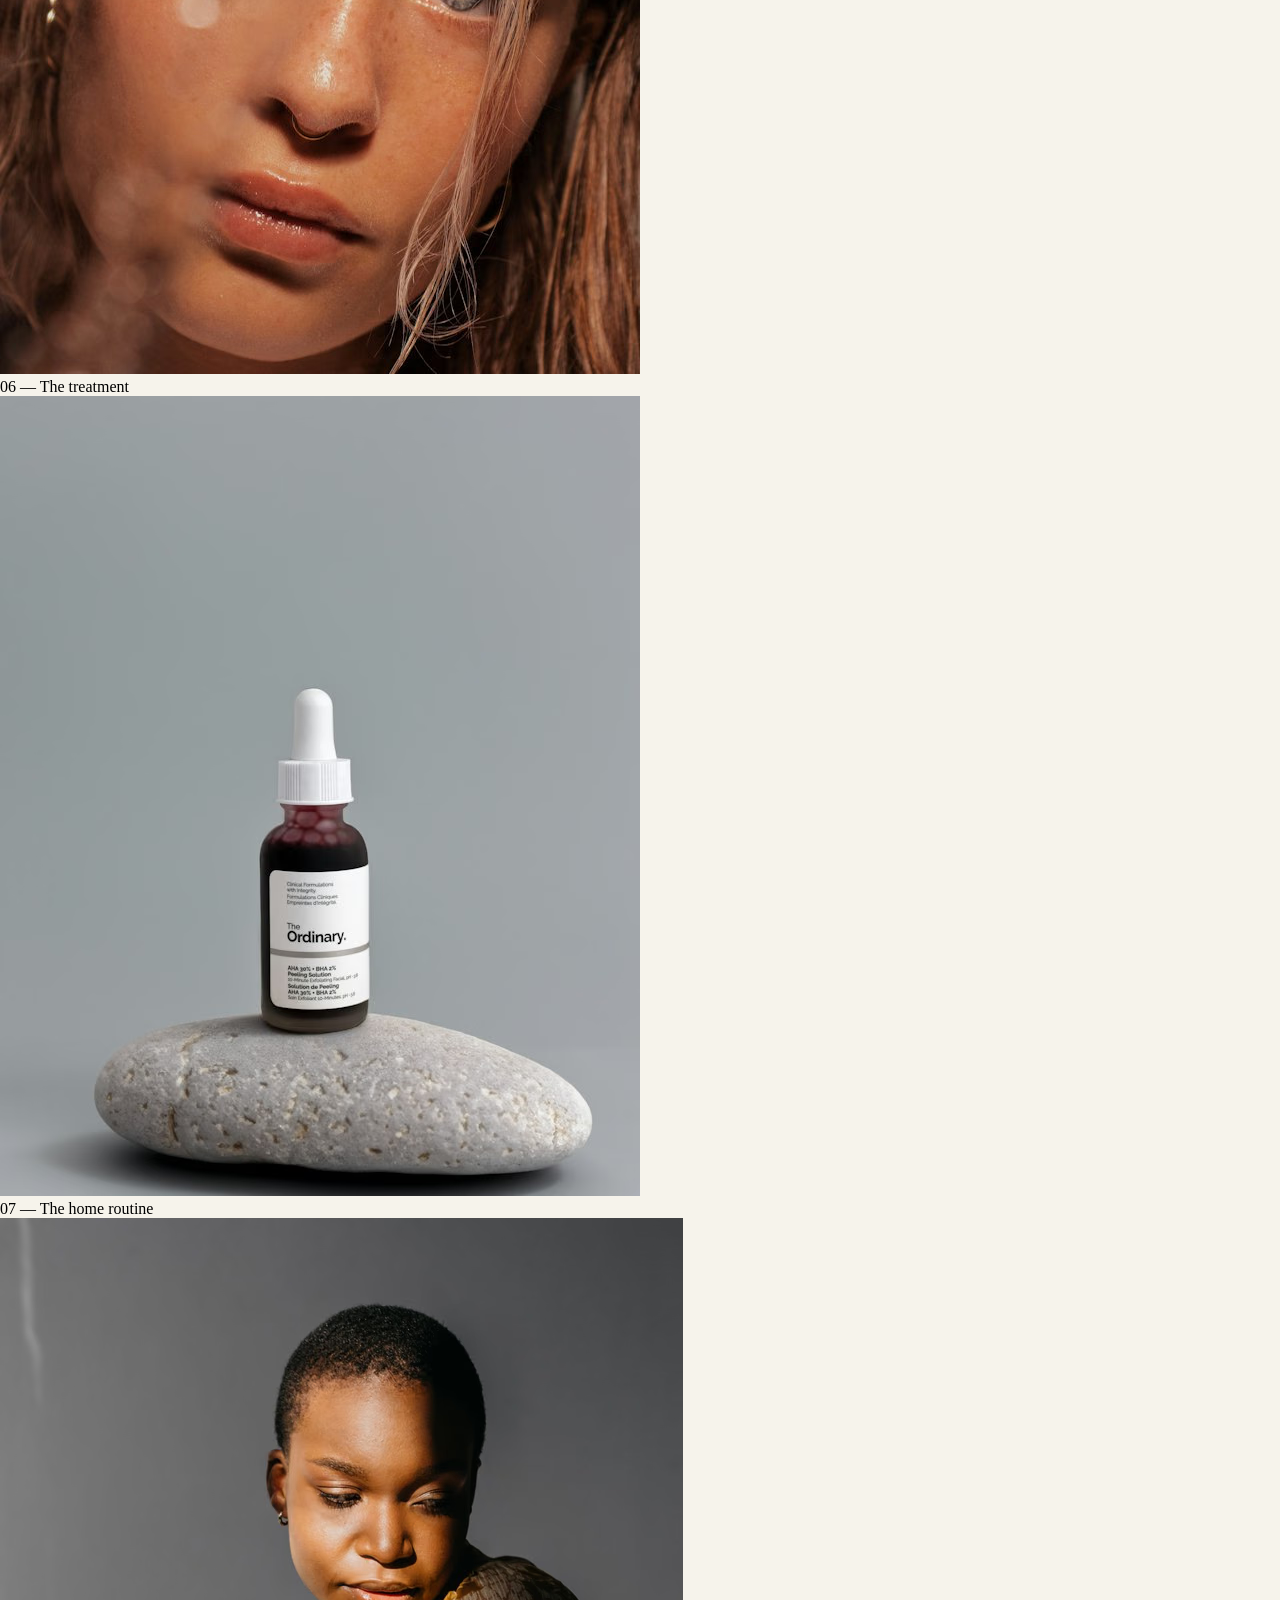
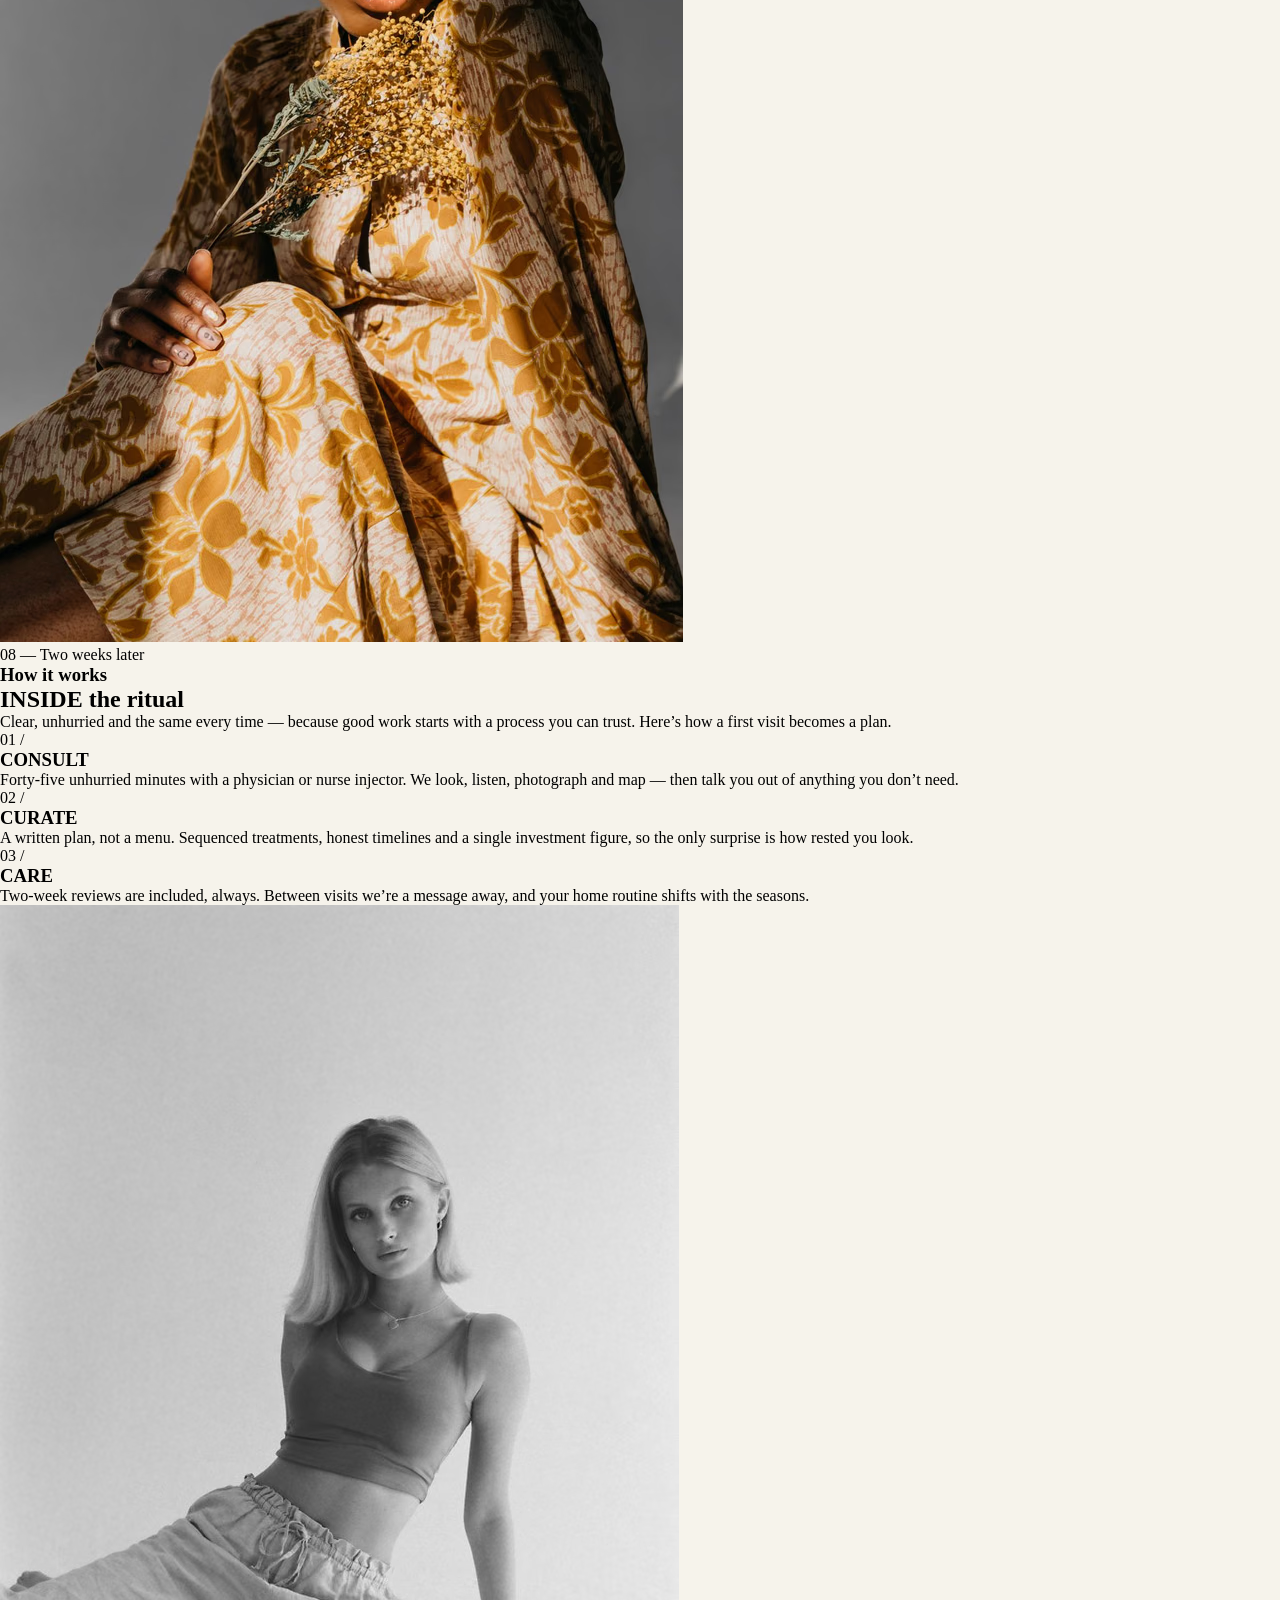
==== commit d4214ef8: "Avancement du code html et css, ajout des nouvelles pages du site." ====
--- a/src/index.html
+++ b/src/index.html
@@ -6,7 +6,7 @@
     <link rel="stylesheet" href="/css/index.css"/>
     <link rel="preconnect" href="https://fonts.googleapis.com">
     <link rel="preconnect" href="https://fonts.gstatic.com" crossorigin>
-    <link href="https://fonts.googleapis.com/css2?family=Cantarell:ital,wght@0,400;0,700;1,400;1,700&family=Inter:ital,opsz,wght@0,14..32,100..900;1,14..32,100..900&family=Lato:ital,wght@0,100;0,300;0,400;0,700;0,900;1,100;1,300;1,400;1,700;1,900&family=Montserrat:ital,wght@0,100..900;1,100..900&family=Noto+Serif:ital,wght@0,100..900;1,100..900&family=Radley:ital@0;1&family=Raleway:ital,wght@0,100..900;1,100..900&display=swap" rel="stylesheet">
+    <link href="https://fonts.googleapis.com/css2?family=Cantarell:ital,wght@0,400;0,700;1,400;1,700&family=Inter:ital,opsz,wght@0,14..32,100..900;1,14..32,100..900&family=Lato:ital,wght@0,100;0,300;0,400;0,700;0,900;1,100;1,300;1,400;1,700;1,900&family=Montserrat:ital,wght@0,100..900;1,100..900&family=Noto+Serif:ital,wght@0,100..900;1,100..900&family=Radley:ital@0;1&family=Raleway:ital,wght@0,100..900;1,100..900&family=Reenie+Beanie&display=swap" rel="stylesheet">
     <title>Diaz esthétique</title>
 </head>
 <body>
@@ -18,16 +18,13 @@
                 Samoens, Haute-Savoie
             </p>
             <nav>
-                <a href="#">
+                <a href="/src/treatments.html">
                     Prestations
                 </a>
-                <a href="#">
-                    Le rituel
-                </a>
-                <a href="#">
+                <a href="/src/about.html">
                     À propos
                 </a>
-                <a href="#">
+                <a href="/src/contact.html">
                     Contact
                 </a>
             </nav>
@@ -39,20 +36,17 @@
     </section>
 
     <header class="header headerSticky">
-        <p>
+        <a href="/src/index.html" class="logoLink">
             DIAZ ESTHÉTIQUE
-        </p>
+        </a>
         <nav>
-            <a href="#">
+            <a href="/src/treatments.html">
                 Prestations
             </a>
-            <a href="#">
-                Le rituel
-            </a>
-            <a href="#">
+            <a href="/src/about.html">
                 À propos
             </a>
-            <a href="#">
+            <a href="/src/contact.html">
                 Contact
             </a>
         </nav>
@@ -539,6 +533,9 @@
                 </a>
             </div>
             <div class="follow">
+                <h3>
+                    SUIVEZ-MOI
+                </h3>
                 <div class="socialMedia">
                     <img src="/img/Instagram.svg" alt=""/>
                     <img src="/img/Mail.svg" alt=""/>
--- a/css/index.css
+++ b/css/index.css
@@ -123,12 +123,18 @@
     animation-range: 90vh 95vh;
 }
 
-.headerSticky p {
+.headerSticky .logoLink {
     font-family: "Noto Serif", serif;
     font-weight: 200;
     letter-spacing: 0.01em;
     font-size: 28px;
     color: var(--Espresso);
+    text-decoration: none;
+    transition: ease 0.5s;
+}
+
+.logoLink:hover {
+    color: var(--Espresso-soft);
 }
 
 .buttonHeader {
@@ -349,3 +355,93 @@
     font-weight: 150;
 }
 
+
+
+
+
+footer {
+    padding: 80px 70px;
+    border-top: 1px solid rgba(35, 26, 22, 0.15);
+    display: flex;
+    justify-content: space-between;
+    gap: 60px;
+}
+
+.footerLeft {
+    display: flex;
+    flex-direction: column;
+    gap: 20px;
+    max-width: 380px;
+}
+
+.footerLeft p:first-child {
+    font-family: "Noto Serif", serif;
+    font-size: 24px;
+    font-weight: 200;
+}
+
+.footerLeft p:nth-child(2) {
+    font-size: 14px;
+    line-height: 22px;
+    color: var(--Espresso-soft);
+}
+
+.footerImages {
+    display: flex;
+    gap: 10px;
+    margin-top: 12px;
+}
+
+.footerImages img {
+    width: 100px;
+    height: 150px;
+    object-fit: cover;
+    filter: grayscale(100%);
+}
+
+.footerRight {
+    display: flex;
+    gap: 80px;
+}
+
+.visit, .explore, .follow {
+    display: flex;
+    flex-direction: column;
+    gap: 14px;
+}
+
+.footerRight h3 {
+    font-size: 11px;
+    letter-spacing: 0.08em;
+    color: var(--Espresso-soft);
+}
+
+.visit p {
+    font-size: 14px;
+    line-height: 22px;
+    max-width: 180px;
+}
+
+.explore a {
+    text-decoration: none;
+    color: var(--Espresso);
+    font-size: 12px;
+    font-weight: 600;
+    letter-spacing: 0.06em;
+}
+
+.explore a:hover {
+    color: var(--Espresso-soft);
+}
+
+.socialMedia {
+    display: flex;
+    gap: 14px;
+}
+
+.socialMedia img {
+    width: 20px;
+    height: 20px;
+    cursor: pointer;
+}
+
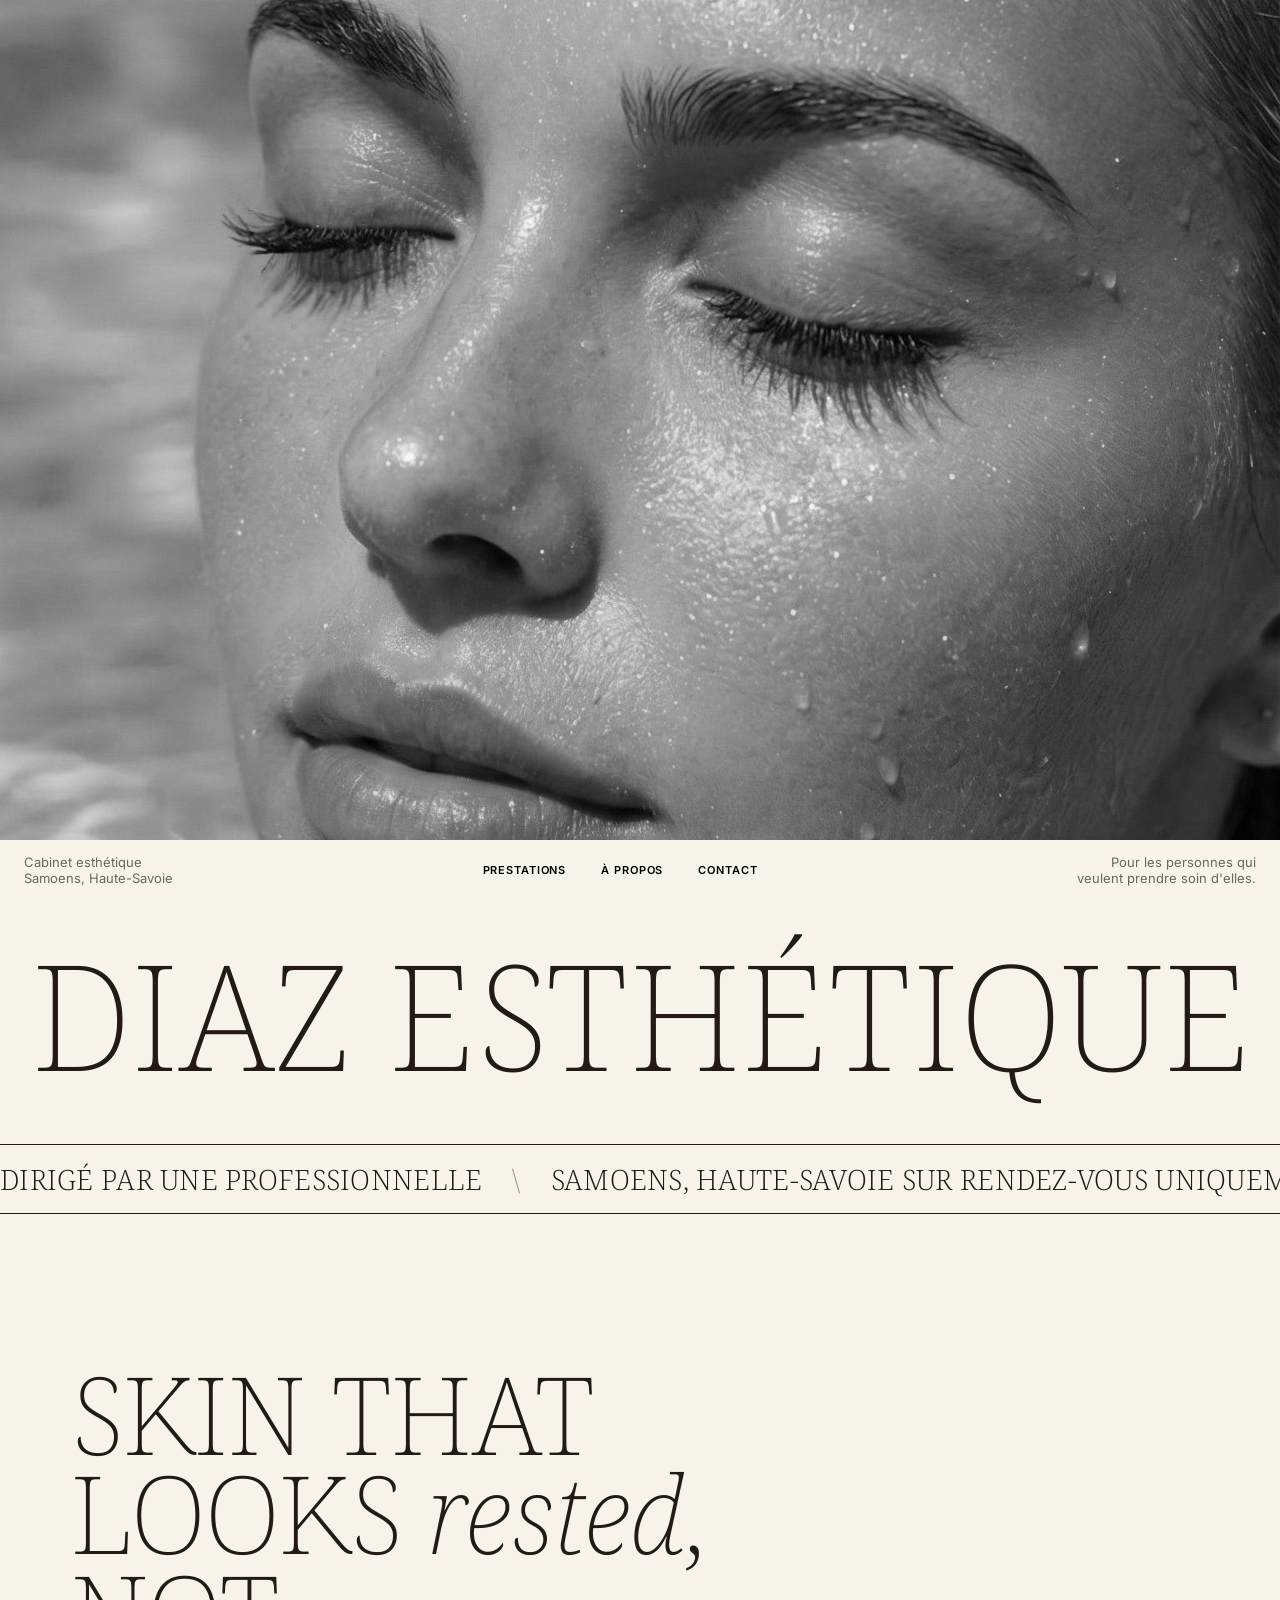
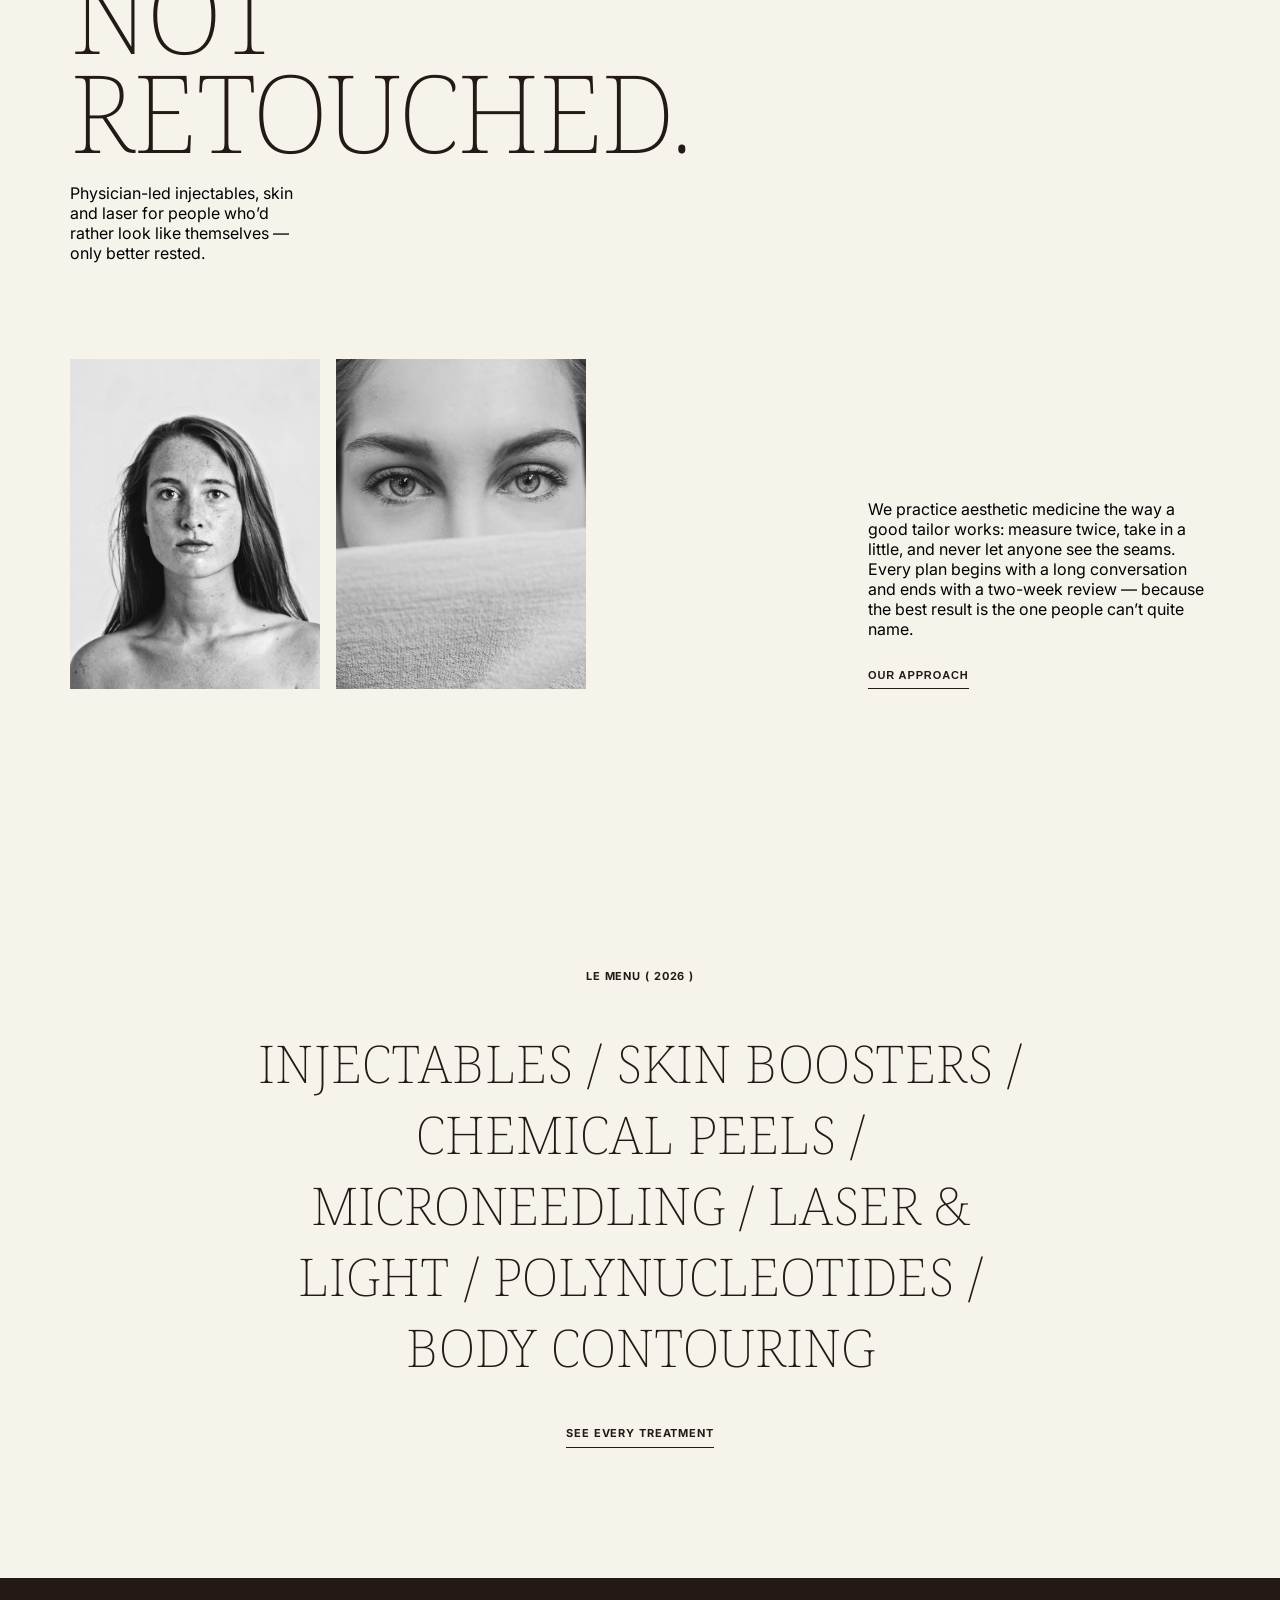
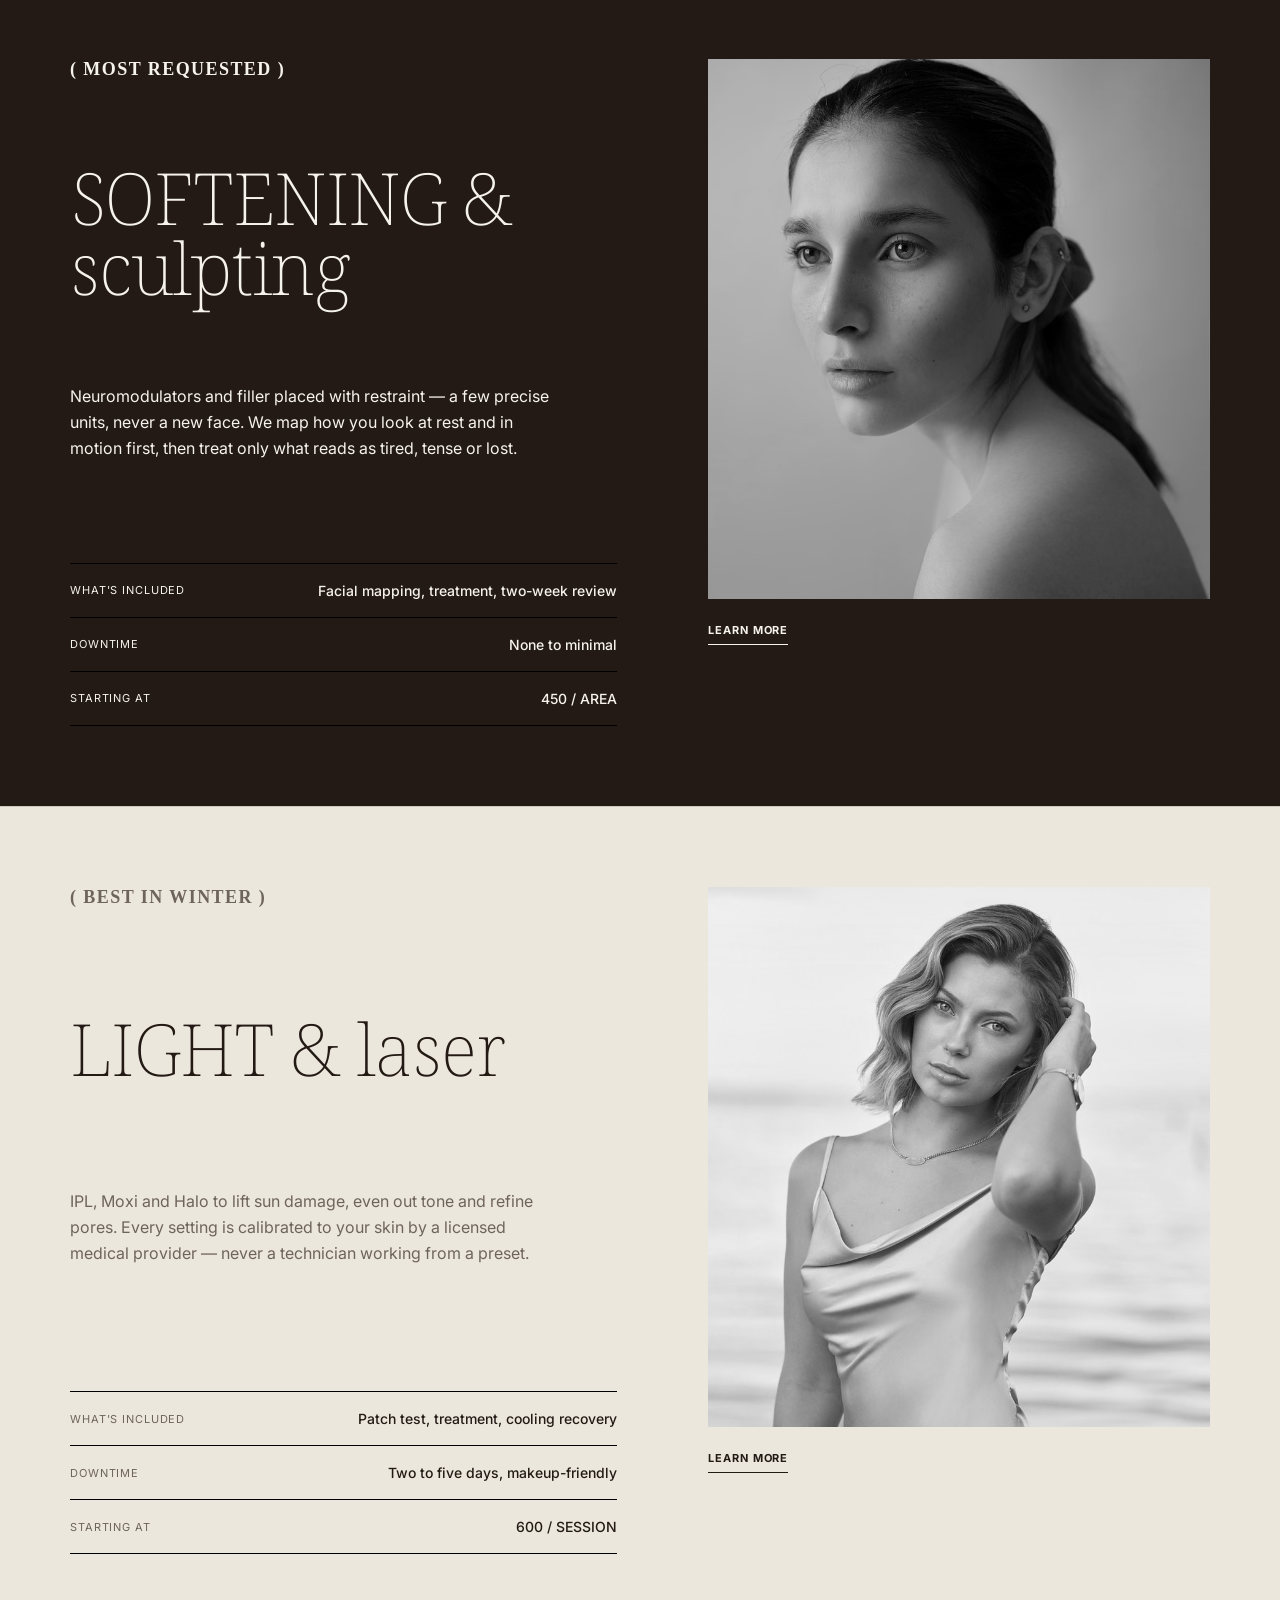
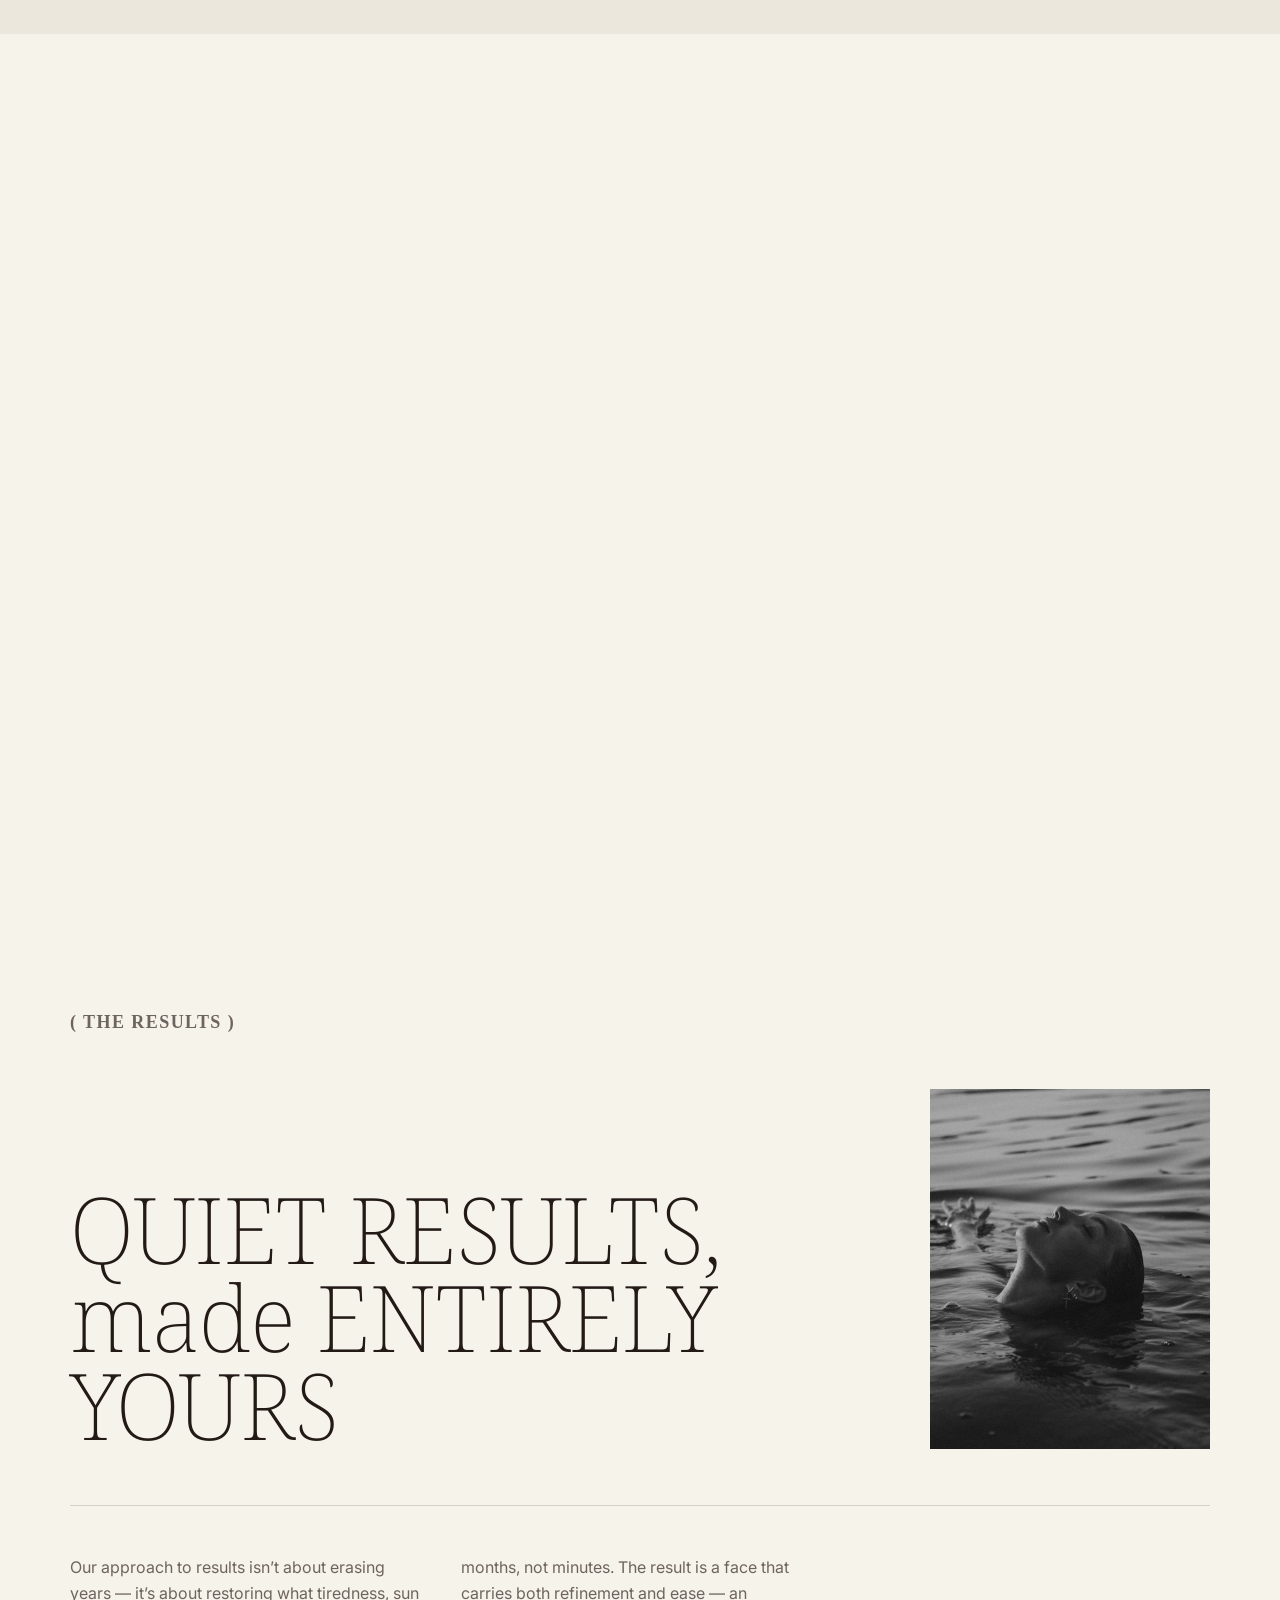
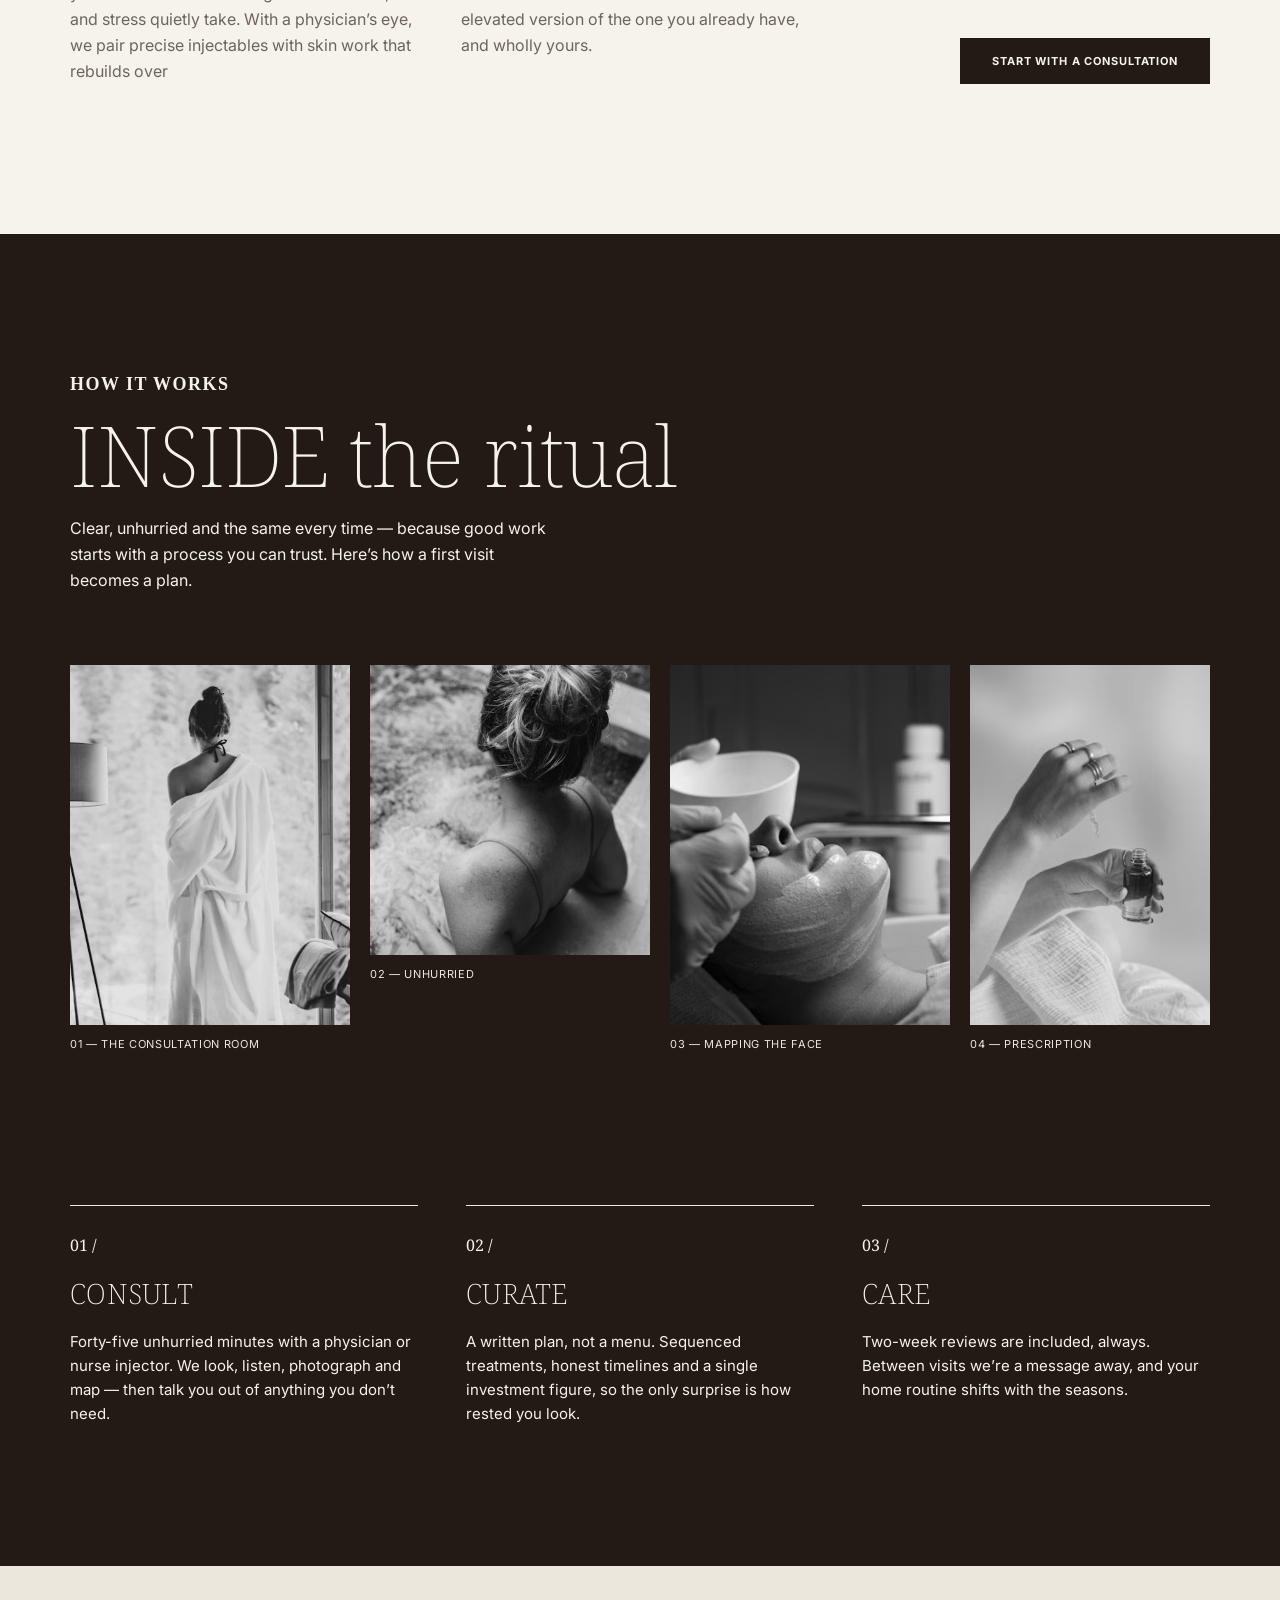
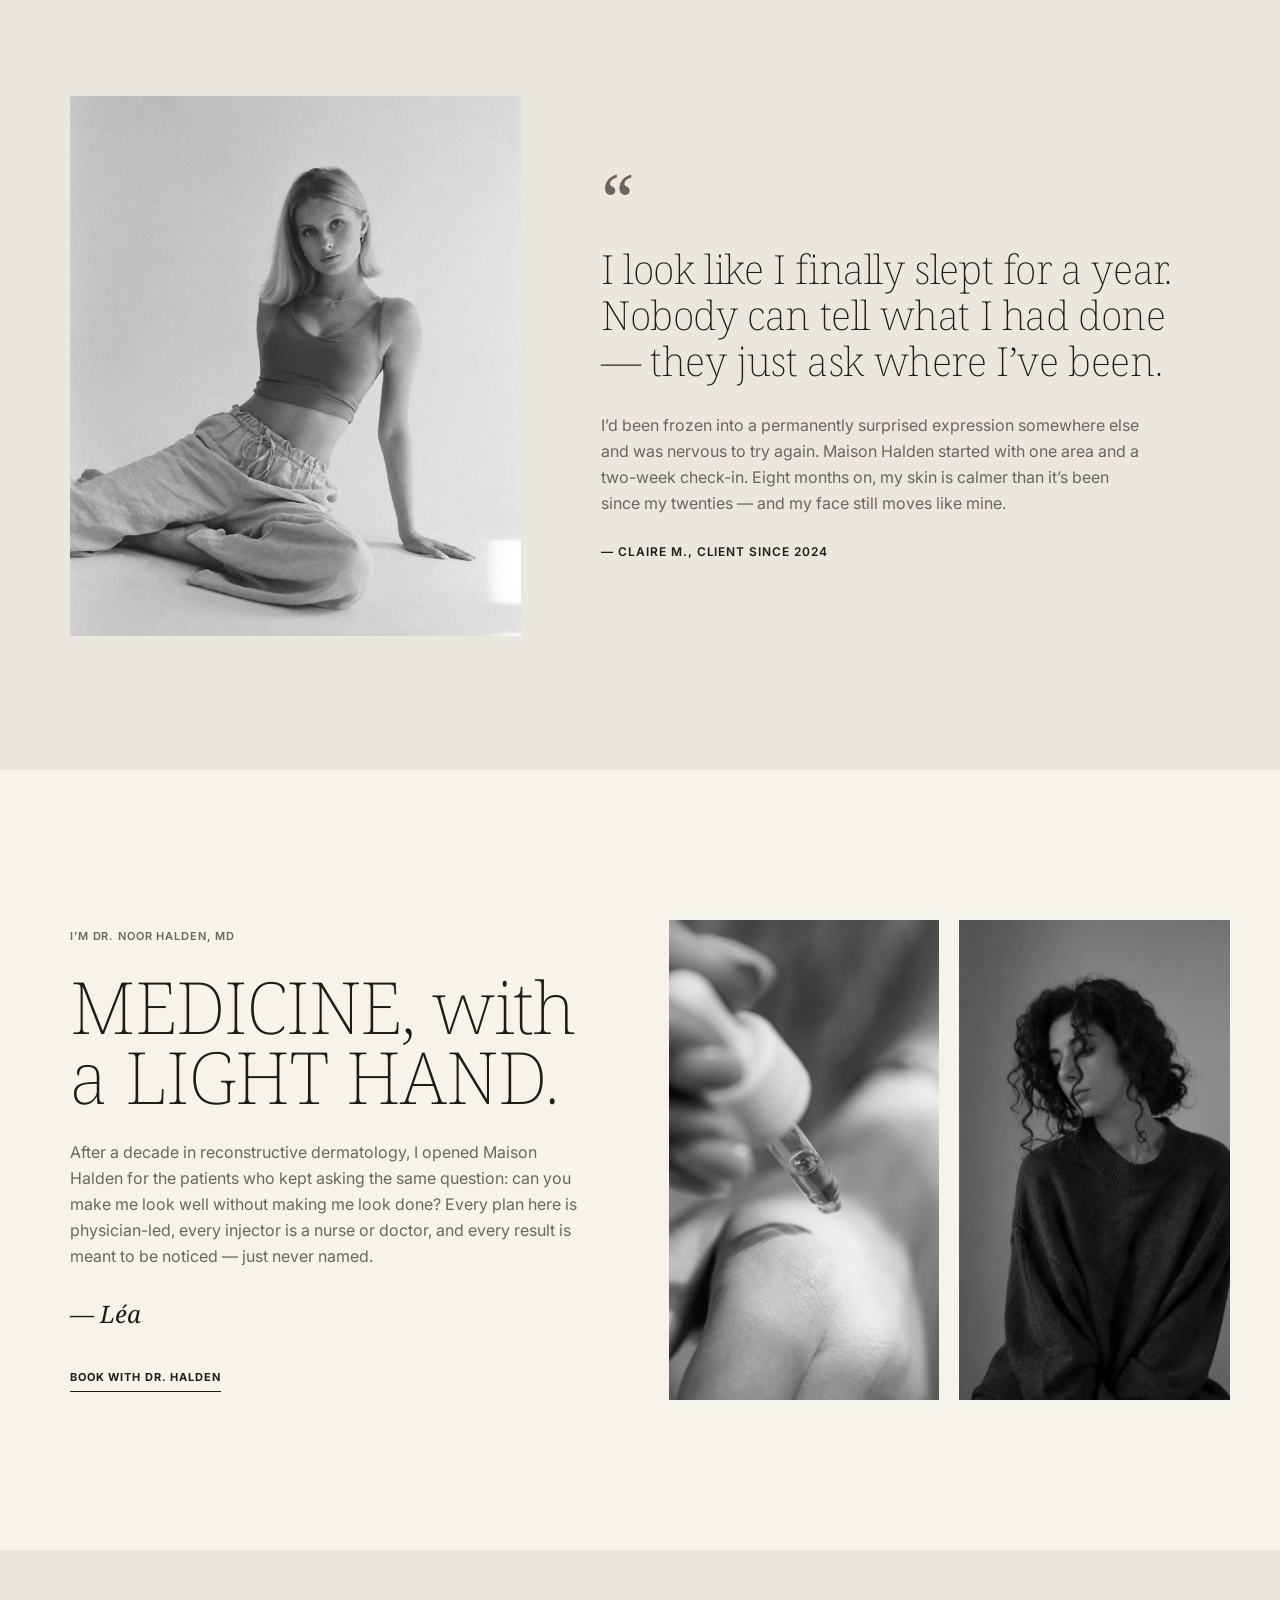
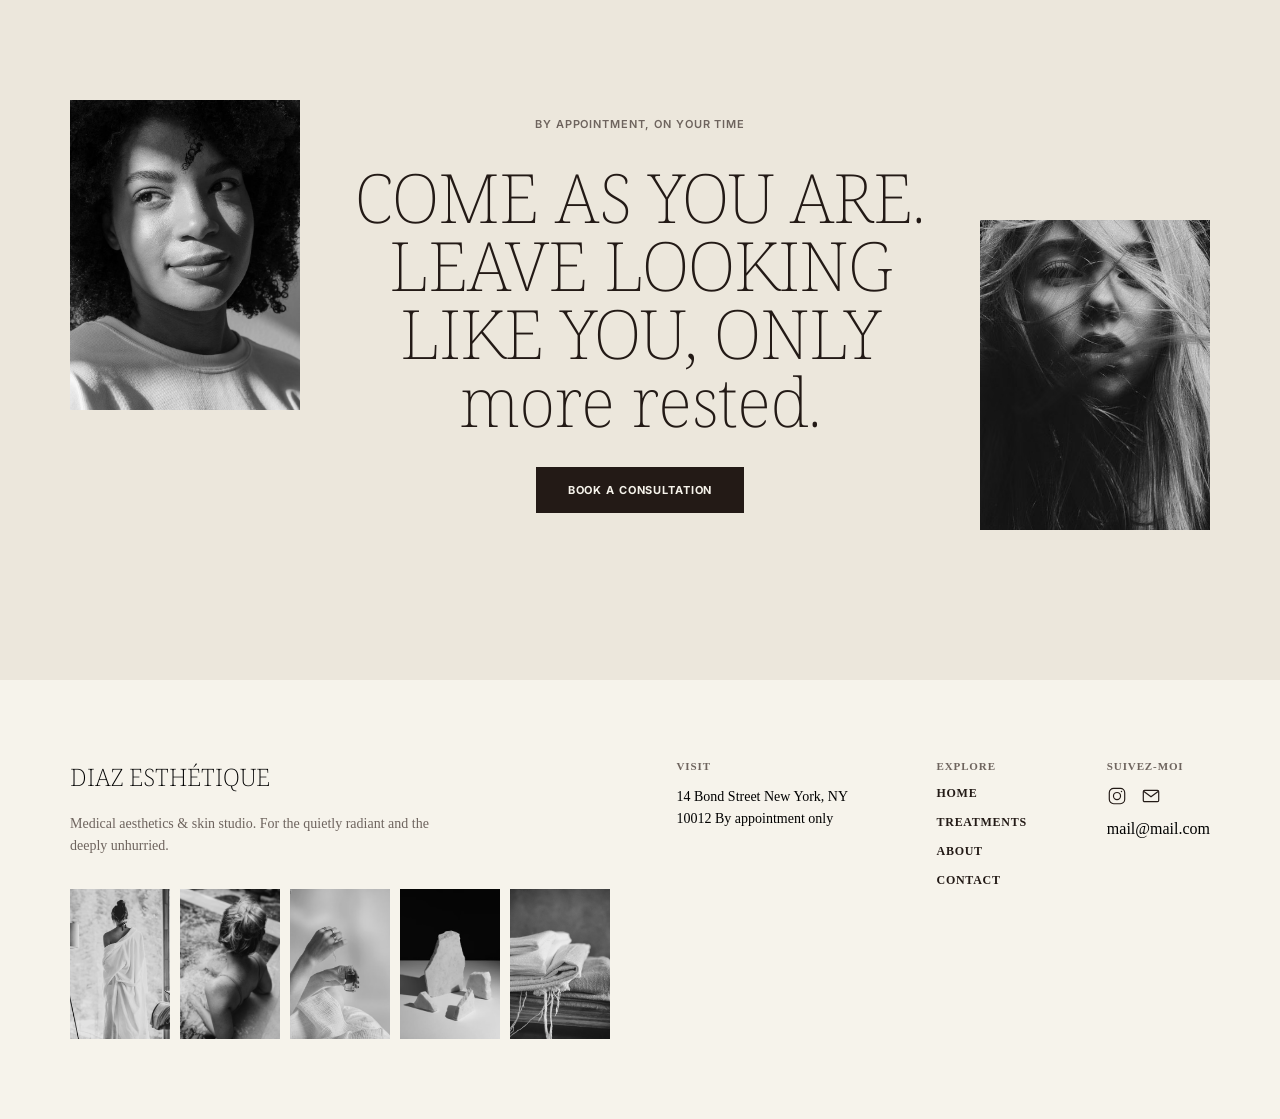
==== commit 76826580: "Finission de la V1 du site web avec l'ajout du code JS pour index.html" ====
--- a/src/index.html
+++ b/src/index.html
@@ -175,141 +175,143 @@
                 SEE EVERY TREATMENT
             </button>
         </section>
-        <section class="softening">
-            <div class="softeningContent">
-                <h3>
-                    ( most requested )
-                </h3>
-                <h2>
-                    SOFTENING & sculpting
-                </h2>
-                <p>
-                    Neuromodulators and filler placed with restraint — a few precise units, never a new face. We map how you look at rest and in motion first, then treat only what reads as tired, tense or lost.
-                </p>
-                <dl>
-                    <div>
-                        <dt>
-                            What's included
-                        </dt>
-                        <dd>
-                            Facial mapping, treatment, two-week review
-                        </dd>
-                    </div>
-                    <div>
-                        <dt>
-                            Downtime
-                        </dt>
-                        <dd>
-                            None to minimal
-                        </dd>
-                    </div>
-                    <div>
-                        <dt>
-                            Starting at
-                        </dt>
-                        <dd>
-                            450 / AREA
-                        </dd>
-                    </div>
-                </dl>
-            </div>
-            <div class="softeningImg">
-                <img src="/img/MyuVN9045Ro8B4JnaeJsUlLcOX4.avif" alt=""/>
-                <button>
-                    LEARN MORE
-                </button>
-            </div>
-        </section>
-        <section class="skin">
-            <div class="skinContent">
-                <h3>
-                    ( our signature )
-                </h3>
-                <h2>
-                    SKIN resurfacing
-                </h2>
-                <p>
-                    Medical-grade peels, microneedling and polynucleotides that rebuild texture from beneath the surface. Prescribed as a short series, timed around your calendar, and finished with a home routine that keeps the glow honest.
-                </p>
-                <dl>
-                    <div>
-                        <dt>
-                            What's included
-                        </dt>
-                        <dd>
-                            Skin analysis, three-session series, home kit
-                        </dd>
-                    </div>
-                    <div>
-                        <dt>
-                            Downtime
-                        </dt>
-                        <dd>
-                            One to three days of pinkness
-                        </dd>
-                    </div>
-                    <div>
-                        <dt>
-                            Starting at
-                        </dt>
-                        <dd>
-                            380 / SESSION
-                        </dd>
-                    </div>
-                </dl>
-            </div>
-            <div class="skinImg">
-                <img src="/img/rtnSnWs2stLzMGhCqUrIywTjSS4.avif" alt=""/>
-                <button>
-                    LEARN MORE
-                </button>
-            </div>
-        </section>
-        <section class="light">
-            <div class="lightContent">
-                <h3>
-                    ( best in winter )
-                </h3>
-                <h2>
-                    LIGHT & laser
-                </h2>
-                <p>
-                    IPL, Moxi and Halo to lift sun damage, even out tone and refine pores. Every setting is calibrated to your skin by a licensed medical provider — never a technician working from a preset.
-                </p>
-                <dl>
-                    <div>
-                        <dt>
-                            What's included
-                        </dt>
-                        <dd>
-                            Patch test, treatment, cooling recovery
-                        </dd>
-                    </div>
-                    <div>
-                        <dt>
-                            Downtime
-                        </dt>
-                        <dd>
-                            Two to five days, makeup-friendly
-                        </dd>
-                    </div>
-                    <div>
-                        <dt>
-                            Starting at
-                        </dt>
-                        <dd>
-                            600 / SESSION
-                        </dd>
-                    </div>
-                </dl>
-            </div>
-            <div class="lightImg">
-                <img src="/img/c3mIkBtNmiFIuVN7hJcro4ZpKzY.avif" alt=""/>
-                <button>
-                    LEARN MORE
-                </button>
-            </div>
-        </section>
+        <div class="cardsWrapper">
+            <section class="softening">
+                <div class="softeningContent">
+                    <h3>
+                        ( most requested )
+                    </h3>
+                    <h2>
+                        SOFTENING & sculpting
+                    </h2>
+                    <p>
+                        Neuromodulators and filler placed with restraint — a few precise units, never a new face. We map how you look at rest and in motion first, then treat only what reads as tired, tense or lost.
+                    </p>
+                    <dl>
+                        <div>
+                            <dt>
+                                What's included
+                            </dt>
+                            <dd>
+                                Facial mapping, treatment, two-week review
+                            </dd>
+                        </div>
+                        <div>
+                            <dt>
+                                Downtime
+                            </dt>
+                            <dd>
+                                None to minimal
+                            </dd>
+                        </div>
+                        <div>
+                            <dt>
+                                Starting at
+                            </dt>
+                            <dd>
+                                450 / AREA
+                            </dd>
+                        </div>
+                    </dl>
+                </div>
+                <div class="softeningImg">
+                    <img src="/img/MyuVN9045Ro8B4JnaeJsUlLcOX4.avif" alt=""/>
+                    <button>
+                        LEARN MORE
+                    </button>
+                </div>
+            </section>
+            <section class="skin">
+                <div class="skinContent">
+                    <h3>
+                        ( our signature )
+                    </h3>
+                    <h2>
+                        SKIN resurfacing
+                    </h2>
+                    <p>
+                        Medical-grade peels, microneedling and polynucleotides that rebuild texture from beneath the surface. Prescribed as a short series, timed around your calendar, and finished with a home routine that keeps the glow honest.
+                    </p>
+                    <dl>
+                        <div>
+                            <dt>
+                                What's included
+                            </dt>
+                            <dd>
+                                Skin analysis, three-session series, home kit
+                            </dd>
+                        </div>
+                        <div>
+                            <dt>
+                                Downtime
+                            </dt>
+                            <dd>
+                                One to three days of pinkness
+                            </dd>
+                        </div>
+                        <div>
+                            <dt>
+                                Starting at
+                            </dt>
+                            <dd>
+                                380 / SESSION
+                            </dd>
+                        </div>
+                    </dl>
+                </div>
+                <div class="skinImg">
+                    <img src="/img/rtnSnWs2stLzMGhCqUrIywTjSS4.avif" alt=""/>
+                    <button>
+                        LEARN MORE
+                    </button>
+                </div>
+            </section>
+            <section class="light">
+                <div class="lightContent">
+                    <h3>
+                        ( best in winter )
+                    </h3>
+                    <h2>
+                        LIGHT & laser
+                    </h2>
+                    <p>
+                        IPL, Moxi and Halo to lift sun damage, even out tone and refine pores. Every setting is calibrated to your skin by a licensed medical provider — never a technician working from a preset.
+                    </p>
+                    <dl>
+                        <div>
+                            <dt>
+                                What's included
+                            </dt>
+                            <dd>
+                                Patch test, treatment, cooling recovery
+                            </dd>
+                        </div>
+                        <div>
+                            <dt>
+                                Downtime
+                            </dt>
+                            <dd>
+                                Two to five days, makeup-friendly
+                            </dd>
+                        </div>
+                        <div>
+                            <dt>
+                                Starting at
+                            </dt>
+                            <dd>
+                                600 / SESSION
+                            </dd>
+                        </div>
+                    </dl>
+                </div>
+                <div class="lightImg">
+                    <img src="/img/c3mIkBtNmiFIuVN7hJcro4ZpKzY.avif" alt=""/>
+                    <button>
+                        LEARN MORE
+                    </button>
+                </div>
+            </section>
+        </div>
         <section class="results">
             <h3>
                 ( the results )
--- a/css/index.css
+++ b/css/index.css
@@ -3,6 +3,7 @@
     --Bone : #ECE7DC;
     --Espresso : #231A16;
     --Espresso-soft : #6E645E;
+    --Blue: #CFDCE3;
 }
 
 * {
@@ -355,13 +356,716 @@
     font-weight: 150;
 }
 
-
-
-
+.menu button {
+    border: none;
+    position: relative;
+    padding-bottom: 8px;
+    background-color: var(--Cream);
+    cursor: pointer;
+    color: var(--Espresso);
+    text-transform: uppercase;
+    font-family: "Inter", sans-serif;
+    font-weight: bold;
+    font-size: 11px;
+    letter-spacing: 0.08em;
+}
+
+.menu button::after {
+    content: "";
+    position: absolute;
+    left: 0;
+    bottom: 0;
+    width: 100%;
+    height: 1px;
+    background-color: var(--Espresso);
+    transform: scaleX(1);
+    transform-origin: center;
+    transition: transform 0.5s;
+}
+
+.menu button:hover::after {
+    transform: scaleX(0.30);
+}
+
+.cardsWrapper {
+    position: relative;
+    width: 100%;
+    overflow-x: clip;
+}
+
+.softening {
+    width: 100%;
+    min-height: calc(100vh - 72px);
+    height: auto;
+    background-color: var(--Espresso);
+    padding: 80px 70px;
+    border-top: 1px solid rgba(35, 26, 22, 0.15);
+    display: flex;
+    justify-content: space-between;
+    align-items: stretch;
+    gap: 80px;
+    will-change: transform;
+    z-index: 10;
+}
+
+.skin {
+    width: 100%;
+    min-height: calc(100vh - 72px);
+    height: auto;
+    background-color: var(--Blue);
+    padding: 80px 70px;
+    border-top: 1px solid rgba(35, 26, 22, 0.15);
+    display: flex;
+    justify-content: space-between;
+    align-items: stretch;
+    gap: 80px;
+    flex-direction: row-reverse;
+    will-change: transform;
+    z-index: 20;
+}
+
+.light {
+    width: 100%;
+    min-height: calc(100vh - 72px);
+    height: auto;
+    background-color: var(--Bone);
+    padding: 80px 70px;
+    border-top: 1px solid rgba(35, 26, 22, 0.15);
+    display: flex;
+    justify-content: space-between;
+    align-items: stretch;
+    gap: 80px;
+    will-change: transform;
+    z-index: 30;
+}
+
+.softeningContent, .skinContent, .lightContent {
+    display: flex;
+    flex-direction: column;
+    justify-content: space-between;
+    width: 48%;
+    gap: 32px;
+}
+
+.softeningContent h3 {
+    font-family: "Reenie Beanie", cursive;
+    font-size: 18px;
+    font-weight: 600;
+    text-transform: uppercase;
+    letter-spacing: 0.08em;
+    color: var(--Cream);
+}
+
+.skinContent h3, .lightContent h3 {
+    font-family: "Reenie Beanie", cursive;
+    font-size: 18px;
+    font-weight: 600;
+    text-transform: uppercase;
+    letter-spacing: 0.08em;
+    color: var(--Espresso-soft);
+}
+
+.softeningContent h2 {
+    font-family: "Noto Serif", serif;
+    font-size: 72px;
+    font-weight: 150;
+    line-height: 70px;
+    letter-spacing: -0.015em;
+    color: var(--Cream);
+}
+
+.skinContent h2, .lightContent h2 {
+    font-family: "Noto Serif", serif;
+    font-size: 72px;
+    font-weight: 150;
+    line-height: 70px;
+    letter-spacing: -0.015em;
+    color: var(--Espresso);
+}
+
+.softeningContent p {
+    font-family: "Inter", sans-serif;
+    font-size: 16px;
+    line-height: 26px;
+    color: var(--Cream);
+    max-width: 480px;
+}
+
+.skinContent p, .lightContent p {
+    font-family: "Inter", sans-serif;
+    font-size: 16px;
+    line-height: 26px;
+    color: var(--Espresso-soft);
+    max-width: 480px;
+}
+
+.softeningContent dl {
+    display: flex;
+    flex-direction: column;
+    margin-top: 20px;
+    color: var(--Cream);
+}
+
+.skinContent dl, .lightContent dl {
+    display: flex;
+    flex-direction: column;
+    margin-top: 20px;
+}
+
+.softeningContent dl div, .skinContent dl div, .lightContent dl div {
+    display: flex;
+    justify-content: space-between;
+    align-items: center;
+    padding: 18px 0;
+    border-top: 1px solid black;
+}
+
+.softeningContent dl div:last-child, .skinContent dl div:last-child, .lightContent dl div:last-child {
+    border-bottom: 1px solid black;
+}
+
+.softeningContent dt {
+    font-family: "Inter", sans-serif;
+    font-size: 11px;
+    text-transform: uppercase;
+    letter-spacing: 0.08em;
+    color: var(--Cream);
+}
+
+.skinContent dt, .lightContent dt {
+    font-family: "Inter", sans-serif;
+    font-size: 11px;
+    text-transform: uppercase;
+    letter-spacing: 0.08em;
+    color: var(--Espresso-soft);
+}
+
+.softeningContent dd {
+    font-family: "Inter", sans-serif;
+    font-size: 14px;
+    font-weight: 500;
+    color: var(--Cream);
+    text-align: right;
+}
+
+.skinContent dd, .lightContent dd {
+    font-family: "Inter", sans-serif;
+    font-size: 14px;
+    font-weight: 500;
+    color: var(--Espresso);
+    text-align: right;
+}
+
+.softeningImg, .skinImg, .lightImg {
+    display: flex;
+    flex-direction: column;
+    align-items: flex-start;
+    gap: 24px;
+    width: 44%;
+}
+
+.softeningImg img, .skinImg img, .lightImg img {
+    filter: grayscale(100%);
+    width: 100%;
+    height: 540px;
+    object-fit: cover;
+}
+
+.softeningImg button {
+    border: none;
+    position: relative;
+    padding-bottom: 8px;
+    background-color: var(--Espresso);
+    cursor: pointer;
+    color: var(--Cream);
+    text-transform: uppercase;
+    font-family: "Inter", sans-serif;
+    font-weight: bold;
+    font-size: 11px;
+    letter-spacing: 0.08em;
+}
+
+.skinImg button {
+    border: none;
+    position: relative;
+    padding-bottom: 8px;
+    background-color: var(--Blue);
+    cursor: pointer;
+    color: var(--Espresso);
+    text-transform: uppercase;
+    font-family: "Inter", sans-serif;
+    font-weight: bold;
+    font-size: 11px;
+    letter-spacing: 0.08em;
+}
+
+.lightImg button {
+    border: none;
+    position: relative;
+    padding-bottom: 8px;
+    background-color: var(--Bone);
+    cursor: pointer;
+    color: var(--Espresso);
+    text-transform: uppercase;
+    font-family: "Inter", sans-serif;
+    font-weight: bold;
+    font-size: 11px;
+    letter-spacing: 0.08em;
+}
+
+.softeningImg button::after {
+    content: "";
+    position: absolute;
+    left: 0;
+    bottom: 0;
+    width: 100%;
+    height: 1px;
+    background-color: var(--Cream);
+    transform: scaleX(1);
+    transform-origin: center;
+    transition: transform 0.5s;
+}
+
+.skinImg button::after, .lightImg button::after {
+    content: "";
+    position: absolute;
+    left: 0;
+    bottom: 0;
+    width: 100%;
+    height: 1px;
+    background-color: var(--Espresso);
+    transform: scaleX(1);
+    transform-origin: center;
+    transition: transform 0.5s;
+}
+
+.softeningImg button:hover::after, .skinImg button:hover::after, .lightImg button:hover::after {
+    transform: scaleX(0.30);
+}
+
+.results {
+    padding: 150px 70px;
+    background-color: var(--Cream);
+    display: flex;
+    flex-direction: column;
+    gap: 56px;
+}
+
+.results h3 {
+    font-family: "Reenie Beanie", cursive;
+    font-size: 18px;
+    font-weight: 600;
+    text-transform: uppercase;
+    letter-spacing: 0.08em;
+    color: var(--Espresso-soft);
+}
+
+.imgTitle {
+    display: flex;
+    justify-content: space-between;
+    align-items: flex-end;
+    gap: 48px;
+}
+
+.imgTitle h2 {
+    font-family: "Noto Serif", serif;
+    font-size: 92px;
+    font-weight: 150;
+    line-height: 88px;
+    letter-spacing: -0.015em;
+    color: var(--Espresso);
+    width: 68%;
+}
+
+.imgTitle img {
+    filter: grayscale(100%);
+    width: 280px;
+    height: 360px;
+    object-fit: cover;
+}
+
+.resultsContent {
+    display: flex;
+    justify-content: space-between;
+    align-items: flex-end;
+    padding-top: 48px;
+    border-top: 1px solid rgba(35, 26, 22, 0.15);
+    gap: 60px;
+}
+
+.resultsText {
+    display: flex;
+    gap: 40px;
+    width: 65%;
+}
+
+.resultsText p {
+    font-family: "Inter", sans-serif;
+    font-size: 16px;
+    line-height: 26px;
+    color: var(--Espresso-soft);
+    width: 50%;
+}
+
+.resultsContent button {
+    background-color: var(--Espresso);
+    font-family: "Inter", sans-serif;
+    text-transform: uppercase;
+    font-weight: bold;
+    letter-spacing: 0.08em;
+    color: var(--Cream);
+    border: none;
+    padding: 16px 32px;
+    font-size: 11px;
+    cursor: pointer;
+    transition: ease 0.5s;
+}
+
+.resultsContent button:hover {
+    background-color: var(--Espresso-soft);
+}
+
+.ritual {
+    background-color: var(--Espresso);
+    padding: 140px 70px 90px;
+    display: flex;
+    flex-direction: column-reverse;
+    gap: 72px;
+}
+
+.ritualContent {
+    display: flex;
+    flex-direction: column;
+    gap: 20px;
+    max-width: 680px;
+}
+
+.ritualContent h3 {
+    font-family: "Reenie Beanie", cursive;
+    font-size: 18px;
+    font-weight: 600;
+    text-transform: uppercase;
+    letter-spacing: 0.08em;
+    color: var(--Cream);
+}
+
+.ritualContent h2 {
+    font-family: "Noto Serif", serif;
+    font-size: 84px;
+    font-weight: 150;
+    line-height: 80px;
+    letter-spacing: -0.015em;
+    color: var(--Cream);
+}
+
+.ritualContent p {
+    font-family: "Inter", sans-serif;
+    font-size: 16px;
+    line-height: 26px;
+    color: var(--Cream);
+    max-width: 480px;
+}
+
+.ritualImages {
+    display: flex;
+    gap: 20px;
+    overflow-x: auto;
+    padding-bottom: 24px;
+    scrollbar-width: thin;
+    scrollbar-color: var(--Espresso-soft) transparent;
+}
+
+.ritualImages .image {
+    display: flex;
+    flex-direction: column;
+    gap: 12px;
+    flex-shrink: 0;
+    width: 280px;
+}
+
+.ritualImages .image img {
+    filter: grayscale(100%);
+    width: 100%;
+    height: 360px;
+    object-fit: cover;
+}
+
+.ritualImages .imageTwo img, .ritualImages .imageFive img, .ritualImages .imageSeven img {
+    height: 290px;
+}
+
+.ritualImages figcaption {
+    font-family: "Inter", sans-serif;
+    font-size: 11px;
+    text-transform: uppercase;
+    letter-spacing: 0.06em;
+    color: var(--Bone);
+}
+
+.steps {
+    background-color: var(--Espresso);
+    padding: 40px 70px 140px;
+    display: flex;
+    justify-content: space-between;
+    gap: 48px;
+}
+
+.stepOne, .stepTwo, .stepThree {
+    display: flex;
+    flex-direction: column;
+    gap: 18px;
+    width: 31%;
+    padding-top: 28px;
+    border-top: 1px solid var(--Bone);
+}
+
+.stepOne span, .stepTwo span, .stepThree span {
+    font-family: "Noto Serif", serif;
+    font-size: 16px;
+    color: var(--Cream);
+}
+
+.stepOne h3, .stepTwo h3, .stepThree h3 {
+    font-family: "Noto Serif", serif;
+    font-size: 28px;
+    font-weight: 200;
+    letter-spacing: 0.01em;
+    color: var(--Cream);
+}
+
+.stepOne p, .stepTwo p, .stepThree p {
+    font-family: "Inter", sans-serif;
+    font-size: 15px;
+    line-height: 24px;
+    color: var(--Cream);
+}
+
+section.opinion {
+    padding: 130px 70px;
+    background-color: var(--Bone);
+    display: flex;
+    justify-content: space-between;
+    align-items: center;
+    gap: 80px;
+}
+
+.opinionImg {
+    width: 40%;
+}
+
+.opinionImg img {
+    filter: grayscale(100%);
+    width: 100%;
+    height: 540px;
+    object-fit: cover;
+}
+
+.opinion.content {
+    display: flex;
+    flex-direction: column;
+    gap: 28px;
+    width: 54%;
+}
+
+.opinion.content span:first-child {
+    font-family: "Noto Serif", serif;
+    font-size: 72px;
+    line-height: 40px;
+    color: var(--Espresso-soft);
+}
+
+.opinion.content h2 {
+    font-family: "Noto Serif", serif;
+    font-size: 40px;
+    font-weight: 150;
+    line-height: 46px;
+    letter-spacing: -0.01em;
+    color: var(--Espresso);
+}
+
+.opinion.content p {
+    font-family: "Inter", sans-serif;
+    font-size: 16px;
+    line-height: 26px;
+    color: var(--Espresso-soft);
+    max-width: 540px;
+}
+
+.opinion.content span:last-child {
+    font-family: "Inter", sans-serif;
+    font-size: 12px;
+    text-transform: uppercase;
+    letter-spacing: 0.08em;
+    color: var(--Espresso);
+    font-weight: 600;
+}
+
+.about {
+    padding: 150px 70px;
+    display: flex;
+    justify-content: space-between;
+    align-items: center;
+    gap: 80px;
+}
+
+.aboutContent {
+    display: flex;
+    flex-direction: column;
+    align-items: flex-start;
+    gap: 28px;
+    width: 46%;
+}
+
+.aboutContent p:first-child {
+    font-family: "Inter", sans-serif;
+    font-size: 11px;
+    font-weight: 600;
+    text-transform: uppercase;
+    letter-spacing: 0.08em;
+    color: var(--Espresso-soft);
+}
+
+.aboutContent h2 {
+    font-family: "Noto Serif", serif;
+    font-size: 72px;
+    font-weight: 150;
+    line-height: 70px;
+    letter-spacing: -0.015em;
+    color: var(--Espresso);
+}
+
+.aboutContent p:nth-of-type(2) {
+    font-family: "Inter", sans-serif;
+    font-size: 16px;
+    line-height: 26px;
+    color: var(--Espresso-soft);
+}
+
+.aboutContent span {
+    font-family: "Noto Serif", serif;
+    font-style: italic;
+    font-size: 24px;
+    color: var(--Espresso);
+}
+
+.aboutContent button {
+    border: none;
+    position: relative;
+    padding-bottom: 8px;
+    margin-top: 12px;
+    background-color: var(--Cream);
+    cursor: pointer;
+    color: var(--Espresso);
+    text-transform: uppercase;
+    font-family: "Inter", sans-serif;
+    font-weight: bold;
+    font-size: 11px;
+    letter-spacing: 0.08em;
+}
+
+.aboutContent button::after {
+    content: "";
+    position: absolute;
+    left: 0;
+    bottom: 0;
+    width: 100%;
+    height: 1px;
+    background-color: var(--Espresso);
+    transform: scaleX(1);
+    transform-origin: center;
+    transition: transform 0.5s;
+}
+
+.aboutContent button:hover::after {
+    transform: scaleX(0.30);
+}
+
+.aboutImg {
+    display: flex;
+    gap: 20px;
+    width: 48%;
+}
+
+.aboutImg img {
+    filter: grayscale(100%);
+    width: 50%;
+    height: 480px;
+    object-fit: cover;
+}
+
+.cta {
+    padding: 150px 70px;
+    background-color: var(--Bone);
+    display: flex;
+    align-items: center;
+    justify-content: space-between;
+    gap: 40px;
+}
+
+.bookingImage {
+    filter: grayscale(100%);
+    width: 230px;
+    height: 310px;
+    object-fit: cover;
+    flex-shrink: 0;
+}
+
+.imageTop {
+    align-self: flex-start;
+}
+
+.imageBottom {
+    align-self: flex-end;
+    margin-top: 120px;
+}
+
+.ctaContent {
+    display: flex;
+    flex-direction: column;
+    align-items: center;
+    text-align: center;
+    gap: 32px;
+    max-width: 640px;
+}
+
+.ctaContent p {
+    font-family: "Inter", sans-serif;
+    font-size: 11px;
+    font-weight: 600;
+    text-transform: uppercase;
+    letter-spacing: 0.08em;
+    color: var(--Espresso-soft);
+}
+
+.ctaContent h2 {
+    font-family: "Noto Serif", serif;
+    font-size: 68px;
+    font-weight: 150;
+    line-height: 68px;
+    letter-spacing: -0.015em;
+    color: var(--Espresso);
+}
+
+.ctaContent button {
+    background-color: var(--Espresso);
+    font-family: "Inter", sans-serif;
+    text-transform: uppercase;
+    font-weight: bold;
+    letter-spacing: 0.08em;
+    color: var(--Cream);
+    border: none;
+    padding: 16px 32px;
+    font-size: 11px;
+    cursor: pointer;
+    transition: ease 0.5s;
+}
+
+.ctaContent button:hover {
+    background-color: var(--Espresso-soft);
+}
 
 footer {
     padding: 80px 70px;
-    border-top: 1px solid rgba(35, 26, 22, 0.15);
     display: flex;
     justify-content: space-between;
     gap: 60px;
